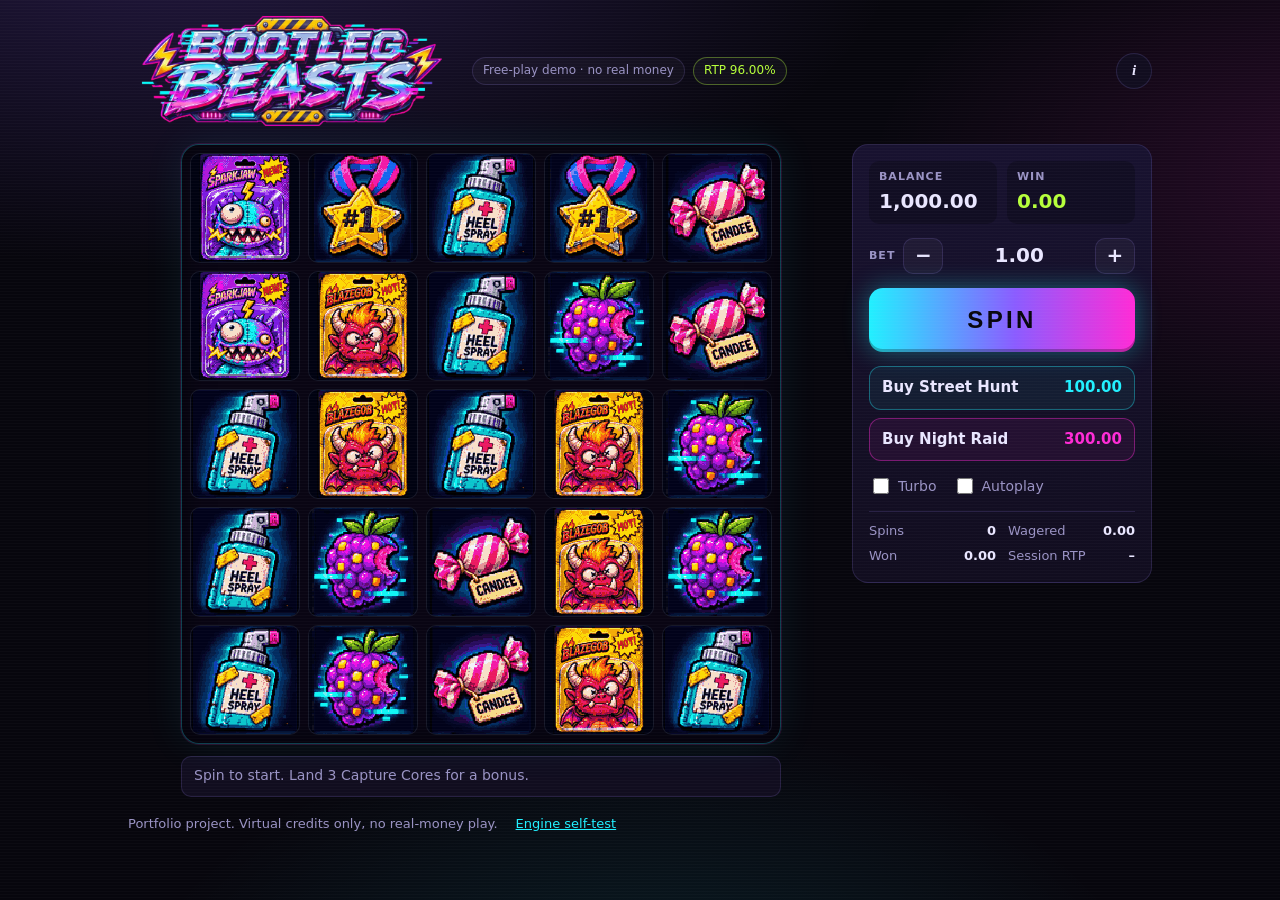
==== web/index.html @ f3561ae0 "New consistent 13-symbol pixel set and the Bootleg Beasts logo - Replace symbol sources with Gemini'" ====
<!doctype html>
<html lang="en">
<head>
  <meta charset="utf-8">
  <meta name="viewport" content="width=device-width, initial-scale=1">
  <title>Bootleg Beasts: free-play slot demo</title>
  <meta name="description" content="A free-play 5x5 cross-wild slot demo with a math model verified to 96% RTP by exact calculation and 10 billion simulated spins.">
  <link rel="icon" href="data:image/svg+xml,%3Csvg xmlns='http://www.w3.org/2000/svg' viewBox='0 0 64 64'%3E%3Cpolygon points='32,4 56,18 56,46 32,60 8,46 8,18' fill='%231b1404' stroke='%23ffc531' stroke-width='4'/%3E%3Ccircle cx='32' cy='32' r='10' fill='%23ffc531'/%3E%3C/svg%3E">
  <link rel="stylesheet" href="style.css">
</head>
<body data-repo="">
  <svg width="0" height="0" style="position:absolute" aria-hidden="true">
    <defs>
      <!-- bootleg-toy packaging -->
      <pattern id="dots" width="5" height="5" patternUnits="userSpaceOnUse"><circle cx="2.5" cy="2.5" r="1" fill="#000"/></pattern>
      <radialGradient id="gBubble" cx=".32" cy=".25" r=".9"><stop offset="0" stop-color="#fff" stop-opacity=".38"/><stop offset=".6" stop-color="#fff" stop-opacity=".06"/><stop offset="1" stop-color="#fff" stop-opacity=".16"/></radialGradient>
      <!-- creatures -->
      <linearGradient id="gSpark" x1="0" y1="0" x2="0" y2="1"><stop offset="0" stop-color="#8ff6ff"/><stop offset="1" stop-color="#1b7fd0"/></linearGradient>
      <linearGradient id="gBlaze" x1="0" y1="0" x2="0" y2="1"><stop offset="0" stop-color="#ff6a4d"/><stop offset="1" stop-color="#9c1248"/></linearGradient>
      <linearGradient id="gFlame" x1="0" y1="1" x2="0" y2="0"><stop offset="0" stop-color="#ff3d00"/><stop offset=".6" stop-color="#ffb300"/><stop offset="1" stop-color="#fff59d"/></linearGradient>
      <linearGradient id="gTide" x1="0" y1="0" x2="0" y2="1"><stop offset="0" stop-color="#6ff8e2"/><stop offset="1" stop-color="#1a5fd6"/></linearGradient>
      <linearGradient id="gThorn" x1="0" y1="0" x2="0" y2="1"><stop offset="0" stop-color="#c3f75e"/><stop offset="1" stop-color="#1f8a4c"/></linearGradient>
      <!-- items -->
      <linearGradient id="gDisc" x1="0" y1="0" x2="1" y2="1"><stop offset="0" stop-color="#e6ecff"/><stop offset=".35" stop-color="#b8f5ff"/><stop offset=".6" stop-color="#f7c6ff"/><stop offset="1" stop-color="#9aa0b8"/></linearGradient>
      <linearGradient id="gGold" x1="0" y1="0" x2="0" y2="1"><stop offset="0" stop-color="#ffe27a"/><stop offset="1" stop-color="#d99a1c"/></linearGradient>
      <mask id="mBite" maskUnits="userSpaceOnUse" x="0" y="0" width="100" height="100"><rect width="100" height="100" fill="#fff"/><circle cx="82" cy="54" r="9" fill="#000"/><circle cx="80" cy="67" r="8" fill="#000"/></mask>
      <radialGradient id="gCore"><stop offset="0" stop-color="#fffbe0"/><stop offset=".55" stop-color="#ffc531"/><stop offset="1" stop-color="#b86e00"/></radialGradient>
    </defs>
  </svg>

  <div class="app">
    <header class="top">
      <h1 class="logo-img"><img src="assets/logo.webp" alt="Bootleg Beasts" width="900" height="300"></h1>
      <div class="badges">
        <span class="badge">Free-play demo · no real money</span>
        <span class="badge badge-rtp">RTP 96.00%</span>
      </div>
      <button id="infoBtn" class="icon-btn" aria-label="Rules, paytable and math">i</button>
    </header>

    <main class="stage">
      <div class="hud" id="hud" hidden>
        <div class="hud-item hud-name"><span class="hud-label">Bonus</span><span id="hudName"></span></div>
        <div class="hud-item"><span class="hud-label">Spins left</span><span id="hudSpins"></span></div>
        <div class="hud-item"><span class="hud-label">Multiplier</span><span id="hudMult">×1</span></div>
        <div class="hud-item"><span class="hud-label">Bonus win</span><span id="hudTotal">0.00</span></div>
      </div>
      <div class="grid-wrap">
        <div class="grid" id="grid" aria-label="Reels, 5 by 5"></div>
        <div class="banner" id="banner" hidden><div class="banner-title" id="bannerTitle"></div><div class="banner-sub" id="bannerSub"></div></div>
      </div>
      <p class="ticker" id="ticker" aria-live="polite">Spin to start. Land 3 Capture Cores for a bonus.</p>
    </main>

    <section class="controls" aria-label="Controls">
      <div class="meters">
        <div class="meter"><span class="label">Balance</span><span class="value" id="balance">1,000.00</span></div>
        <div class="meter"><span class="label">Win</span><span class="value value-win" id="win">0.00</span></div>
      </div>
      <div class="bet">
        <span class="label">Bet</span>
        <button id="betDown" class="step" aria-label="Lower bet">−</button>
        <span class="value" id="bet">1.00</span>
        <button id="betUp" class="step" aria-label="Raise bet">+</button>
      </div>
      <button id="spinBtn" class="spin" aria-label="Spin (space bar)">SPIN</button>
      <div class="buys">
        <button id="buy0" class="buy"><span>Buy Street Hunt</span><b id="buyCost0"></b></button>
        <button id="buy1" class="buy buy-raid"><span>Buy Night Raid</span><b id="buyCost1"></b></button>
      </div>
      <div class="toggles">
        <label class="toggle"><input type="checkbox" id="turbo"> Turbo</label>
        <label class="toggle"><input type="checkbox" id="auto"> Autoplay</label>
      </div>
      <button id="refill" class="refill" hidden>Out of credits: refill 1,000</button>
      <dl class="session">
        <div><dt>Spins</dt><dd id="sSpins">0</dd></div>
        <div><dt>Wagered</dt><dd id="sBet">0.00</dd></div>
        <div><dt>Won</dt><dd id="sWon">0.00</dd></div>
        <div><dt>Session RTP</dt><dd id="sRtp">–</dd></div>
      </dl>
    </section>

    <footer class="foot">
      <span>Portfolio project. Virtual credits only, no real-money play.</span>
      <a id="repoLink" href="#" hidden>Source code &amp; math model on GitHub</a>
      <a href="selftest.html">Engine self-test</a>
    </footer>
  </div>

  <dialog id="info" aria-label="Rules, paytable and math">
    <form method="dialog"><button class="close" aria-label="Close">×</button></form>
    <div id="infoBody"></div>
  </dialog>

  <script type="module" src="app.js"></script>
</body>
</html>
---- web/style.css ----
:root {
  --bg: #07060d;
  --panel: #110d1f;
  --panel-2: #181230;
  --line: rgba(160, 140, 255, 0.16);
  --text: #e9e6ff;
  --muted: #9a93c4;
  --cyan: #21f0ff;
  --magenta: #ff2bd6;
  --lime: #b6ff3b;
  --gold: #ffc531;
  --cell: #130e25;
  --radius: 12px;
  --gap: clamp(4px, 0.9vw, 8px);
  --t: 1; /* animation speed factor, 0.35 in turbo */
}

* { box-sizing: border-box; }
html, body { margin: 0; }
body {
  min-height: 100vh;
  background:
    radial-gradient(1200px 600px at 15% -10%, rgba(139, 92, 255, 0.22), transparent 60%),
    radial-gradient(900px 500px at 110% 20%, rgba(255, 43, 214, 0.14), transparent 60%),
    radial-gradient(900px 600px at 50% 120%, rgba(33, 240, 255, 0.12), transparent 60%),
    var(--bg);
  color: var(--text);
  font: 15px/1.45 "Segoe UI", system-ui, -apple-system, Roboto, sans-serif;
}
body::after { /* scanlines */
  content: ""; position: fixed; inset: 0; pointer-events: none; z-index: 50;
  background: repeating-linear-gradient(to bottom, rgba(255,255,255,0.025) 0 1px, transparent 1px 3px);
}
button { font: inherit; color: inherit; cursor: pointer; }
button:disabled { cursor: not-allowed; opacity: 0.45; }
a { color: var(--cyan); }

.app {
  max-width: 1080px; margin: 0 auto; padding: 16px clamp(10px, 3vw, 28px) 28px;
  display: grid; gap: 18px;
  grid-template-columns: minmax(0, 1fr) 300px;
  grid-template-areas: "top top" "stage controls" "foot foot";
}
@media (max-width: 860px) {
  .app { grid-template-columns: 1fr; grid-template-areas: "top" "stage" "controls" "foot"; }
}

/* ---- Header -------------------------------------------------------------- */
.top { grid-area: top; display: flex; align-items: center; gap: 14px; flex-wrap: wrap; }
.logo {
  position: relative; margin: 0; font-size: clamp(26px, 4.6vw, 42px); font-weight: 900;
  letter-spacing: 0.08em; font-family: "Arial Black", Impact, "Segoe UI", sans-serif;
  color: #fff; text-shadow: 0 0 18px rgba(33, 240, 255, 0.45);
}
.logo::before, .logo::after {
  content: attr(data-text); position: absolute; inset: 0; overflow: hidden;
}
.logo::before { color: var(--magenta); transform: translate(-2px, 0); clip-path: inset(0 0 55% 0); opacity: .85; animation: glitchA 3.2s infinite steps(1); }
.logo::after { color: var(--cyan); transform: translate(2px, 0); clip-path: inset(55% 0 0 0); opacity: .85; animation: glitchB 2.7s infinite steps(1); }
@keyframes glitchA { 0%, 92% { transform: translate(-2px, 0); } 94% { transform: translate(-6px, -1px); } 97% { transform: translate(3px, 1px); } }
@keyframes glitchB { 0%, 90% { transform: translate(2px, 0); } 93% { transform: translate(7px, 1px); } 96% { transform: translate(-3px, 0); } }
.logo-img { margin: 0; line-height: 0; }
.logo-img img { height: clamp(64px, 11vw, 110px); width: auto; animation: logoGlitch 4s infinite steps(1); }
@keyframes logoGlitch {
  0%, 93%, 100% { filter: none; transform: none; }
  94% { filter: drop-shadow(-4px 0 #ff2bd6) drop-shadow(4px 0 #21f0ff); transform: translateX(2px); }
  96% { filter: drop-shadow(3px 0 #ff2bd6) drop-shadow(-3px 0 #21f0ff); transform: translateX(-2px) skewX(-4deg); }
}
.badges { display: flex; gap: 8px; flex-wrap: wrap; }
.badge {
  font-size: 12px; padding: 4px 10px; border-radius: 99px; border: 1px solid var(--line);
  background: rgba(255,255,255,0.03); color: var(--muted);
}
.badge-rtp { color: var(--lime); border-color: rgba(182, 255, 59, 0.35); }
.icon-btn {
  margin-left: auto; width: 36px; height: 36px; border-radius: 50%; border: 1px solid var(--line);
  background: var(--panel); font-weight: 800; font-style: italic; font-family: Georgia, serif;
}
.icon-btn:hover { border-color: var(--cyan); }

/* ---- Stage --------------------------------------------------------------- */
.stage { grid-area: stage; display: grid; gap: 12px; justify-items: center; align-content: start; }
.hud {
  width: min(100%, 600px); display: grid; grid-template-columns: 1.4fr 1fr 1fr 1.2fr; gap: 8px;
}
.hud[hidden], .refill[hidden] { display: none; }
.hud-item {
  background: var(--panel); border: 1px solid var(--line); border-radius: 10px; padding: 6px 10px;
  display: grid; font-weight: 800; font-size: 18px; font-variant-numeric: tabular-nums;
}
.hud-label { font-size: 11px; font-weight: 600; color: var(--muted); text-transform: uppercase; letter-spacing: .08em; }
#hudMult { color: var(--magenta); }
#hudMult.bump { animation: bump .5s ease-out; }
@keyframes bump { 30% { transform: scale(1.45); color: #fff; } }
.hud-name span:last-child { font-size: 15px; }

.grid-wrap { position: relative; width: min(100%, 600px); }
.grid {
  display: grid; grid-template-columns: repeat(5, 1fr); gap: var(--gap);
  padding: var(--gap); border-radius: 18px; background: rgba(10, 7, 22, 0.85);
  border: 1px solid rgba(33, 240, 255, 0.25);
  box-shadow: 0 0 0 1px rgba(255, 43, 214, 0.12), 0 0 40px rgba(33, 240, 255, 0.08), inset 0 0 30px rgba(0,0,0,.6);
  transition: border-color .4s, box-shadow .4s;
}
body.in-bonus .grid { border-color: rgba(255, 43, 214, 0.55); box-shadow: 0 0 50px rgba(255, 43, 214, 0.18), inset 0 0 30px rgba(0,0,0,.6); }
body.tier-legendary .grid { border-color: rgba(255, 197, 49, 0.7); box-shadow: 0 0 60px rgba(255, 197, 49, 0.2), inset 0 0 30px rgba(0,0,0,.6); }

.cell {
  position: relative; aspect-ratio: 1; border-radius: 10px; background: var(--cell);
  border: 1px solid rgba(255, 255, 255, 0.05); display: grid; place-items: center; overflow: hidden;
  transition: opacity .25s;
}
.cell svg { width: 82%; height: 82%; display: block; filter: drop-shadow(0 2px 6px rgba(0,0,0,.6)); }
.cell[data-sym^="H"] svg { width: 96%; height: 96%; }
.cell[data-sym^="L"] svg { width: 88%; height: 88%; }
.cell[data-sym^="H"] { background: radial-gradient(circle at 50% 40%, #241a44, #140e28 70%); }
.cell[data-sym="S"] { background: radial-gradient(circle at 50% 45%, #3a2a06, #160f04 72%); }
.cell[data-sym="W"] { background: radial-gradient(circle at 50% 50%, #2d0a33, #140820 75%); }
.cell[data-sym="X"] { background: #0e0e13; }

.cell img.px { width: 100%; height: 100%; display: block; image-rendering: pixelated; user-select: none; }
.cell:has(img.px) { background: #0b0d1e; }
.cell.spinning svg, .cell.spinning img.px { filter: blur(2px) brightness(.8); transform: translateY(6%); }
.cell.land { animation: land calc(.22s * var(--t)) ease-out; }
@keyframes land { 0% { transform: translateY(-14%); } 70% { transform: translateY(3%); } 100% { transform: none; } }

/* Override drop + wild cross */
.cell.ow-drop { animation: owDrop calc(.45s * var(--t)) cubic-bezier(.2, 1.6, .4, 1); z-index: 2; box-shadow: 0 0 0 2px var(--cyan), 0 0 24px var(--cyan); }
@keyframes owDrop { 0% { transform: scale(2.2); opacity: 0; } 100% { transform: scale(1); opacity: 1; } }
.cell.wildcell::after, .cell.sticky::after {
  content: "WILD"; position: absolute; inset: 0; display: grid; place-items: center;
  font: 900 clamp(10px, 1.9vw, 15px)/1 "Arial Black", Impact, sans-serif; letter-spacing: .08em; color: #fff;
  text-shadow: -1.5px 0 var(--magenta), 1.5px 0 var(--cyan);
}
.cell.wildcell::after {
  background: linear-gradient(135deg, rgba(33,240,255,.62), rgba(139,92,255,.55));
  animation: wildIn calc(.32s * var(--t)) var(--d, 0ms) both;
}
@keyframes wildIn { 0% { opacity: 0; clip-path: inset(0 0 100% 0); } 60% { opacity: 1; clip-path: inset(0 0 20% 0); transform: translateX(3px); } 100% { opacity: 1; clip-path: inset(0); } }
.cell.sticky { box-shadow: inset 0 0 0 2px var(--magenta); }
.cell.sticky::after { background: linear-gradient(135deg, rgba(255,43,214,.7), rgba(139,92,255,.65)); content: "LOCKED\AWILD"; white-space: pre; text-align: center; line-height: 1.1; font-size: clamp(8px, 1.4vw, 12px); }
.cell.sticky.ow-origin::after { background: rgba(4, 19, 26, .35); content: ""; }

/* Wins and scatters */
.grid.has-win .cell:not(.win) { opacity: .32; }
.cell.win { box-shadow: 0 0 0 2px var(--lime), 0 0 18px rgba(182, 255, 59, .55); animation: pulse calc(.7s * var(--t)) ease-in-out 2; z-index: 1; }
@keyframes pulse { 50% { transform: scale(1.06); } }
.cell.core-hit { box-shadow: 0 0 0 2px var(--gold), 0 0 22px rgba(255, 197, 49, .7); animation: pulse calc(.6s * var(--t)) ease-in-out 3; z-index: 1; }

.banner {
  position: absolute; inset: 0; display: grid; place-content: center; text-align: center; gap: 6px;
  border-radius: 18px; background: rgba(7, 6, 13, 0.72); backdrop-filter: blur(4px); z-index: 5;
  animation: fadeIn calc(.25s * var(--t)) ease-out;
}
.banner[hidden] { display: none; }
.banner-title {
  font: 900 clamp(26px, 6vw, 52px)/1.05 "Arial Black", Impact, sans-serif; letter-spacing: .05em;
  color: #fff; text-shadow: -3px 0 var(--magenta), 3px 0 var(--cyan), 0 0 30px rgba(33, 240, 255, .6);
  padding: 0 12px;
}
.banner-sub { font-size: clamp(15px, 2.4vw, 20px); color: var(--text); font-weight: 600; font-variant-numeric: tabular-nums; padding: 0 16px; }
.banner.gold .banner-title { text-shadow: -3px 0 #ff7a1a, 3px 0 var(--gold), 0 0 34px rgba(255, 197, 49, .7); }
@keyframes fadeIn { from { opacity: 0; transform: scale(.96); } }

.ticker {
  width: min(100%, 600px); min-height: 2.9em; margin: 0; padding: 8px 12px; border-radius: 10px;
  background: var(--panel); border: 1px solid var(--line); color: var(--muted); font-size: 14px;
}
.ticker b { color: var(--text); }
.ticker .amt { color: var(--lime); font-weight: 700; }

/* ---- Controls ------------------------------------------------------------ */
.controls {
  grid-area: controls; align-self: start; display: grid; gap: 14px; padding: 16px;
  background: linear-gradient(180deg, var(--panel-2), var(--panel)); border: 1px solid var(--line);
  border-radius: 16px;
}
.label { font-size: 11px; color: var(--muted); text-transform: uppercase; letter-spacing: .09em; font-weight: 600; }
.meters { display: grid; grid-template-columns: 1fr 1fr; gap: 10px; }
.meter { display: grid; gap: 2px; background: rgba(0,0,0,.25); border-radius: 10px; padding: 8px 10px; }
.value { font-size: 20px; font-weight: 800; font-variant-numeric: tabular-nums; }
.value-win { color: var(--lime); }
.bet { display: grid; grid-template-columns: auto 40px 1fr 40px; align-items: center; gap: 8px; }
.bet .value { text-align: center; }
.step { height: 36px; border-radius: 10px; border: 1px solid var(--line); background: rgba(255,255,255,.04); font-size: 20px; font-weight: 700; }
.step:hover:not(:disabled) { border-color: var(--cyan); }
.spin {
  height: 64px; border-radius: 14px; border: 0; font: 900 24px/1 "Arial Black", Impact, sans-serif; letter-spacing: .14em;
  color: #07060d; background: linear-gradient(90deg, var(--cyan), #8b5cff 55%, var(--magenta));
  box-shadow: 0 0 24px rgba(33, 240, 255, .35), inset 0 -3px 0 rgba(0,0,0,.25);
  transition: transform .08s, filter .2s;
}
.spin:hover:not(:disabled) { filter: brightness(1.12); }
.spin:active:not(:disabled) { transform: translateY(2px); }
.buys { display: grid; gap: 8px; }
.buy {
  display: flex; justify-content: space-between; align-items: center; gap: 8px; padding: 10px 12px;
  border-radius: 12px; border: 1px solid rgba(33, 240, 255, .35); background: rgba(33, 240, 255, .06); font-weight: 600;
}
.buy b { font-variant-numeric: tabular-nums; color: var(--cyan); }
.buy-raid { border-color: rgba(255, 43, 214, .4); background: rgba(255, 43, 214, .07); }
.buy-raid b { color: var(--magenta); }
.buy:hover:not(:disabled) { filter: brightness(1.25); }
.toggles { display: flex; gap: 16px; color: var(--muted); font-size: 14px; }
.toggle { display: flex; gap: 6px; align-items: center; cursor: pointer; }
.toggle input { accent-color: var(--magenta); width: 16px; height: 16px; }
.refill { padding: 10px; border-radius: 12px; border: 1px dashed var(--gold); background: rgba(255,197,49,.08); color: var(--gold); font-weight: 700; }
.session { margin: 0; display: grid; grid-template-columns: 1fr 1fr; gap: 6px 12px; font-size: 13px; padding-top: 10px; border-top: 1px solid var(--line); }
.session div { display: flex; justify-content: space-between; }
.session dt { color: var(--muted); }
.session dd { margin: 0; font-variant-numeric: tabular-nums; font-weight: 600; }

.foot { grid-area: foot; display: flex; gap: 18px; flex-wrap: wrap; color: var(--muted); font-size: 13px; }

/* ---- Info dialog --------------------------------------------------------- */
dialog {
  width: min(760px, calc(100vw - 24px)); max-height: calc(100vh - 40px); padding: 22px 26px;
  background: #0f0b1c; color: var(--text); border: 1px solid rgba(33, 240, 255, .3); border-radius: 16px;
}
dialog::backdrop { background: rgba(3, 2, 8, .75); backdrop-filter: blur(3px); }
dialog .close { position: sticky; top: 0; float: right; width: 34px; height: 34px; border-radius: 50%; border: 1px solid var(--line); background: var(--panel); font-size: 20px; }
dialog h2 { margin: 0 0 6px; font-size: 22px; }
dialog h3 { margin: 22px 0 8px; font-size: 15px; color: var(--cyan); text-transform: uppercase; letter-spacing: .08em; }
dialog p, dialog li { color: #cfcaf0; }
dialog table { width: 100%; border-collapse: collapse; font-variant-numeric: tabular-nums; font-size: 14px; }
dialog th, dialog td { padding: 6px 8px; border-bottom: 1px solid var(--line); text-align: right; }
dialog th:first-child, dialog td:first-child { text-align: left; }
.pt-sym { display: flex; align-items: center; gap: 10px; }
.pt-sym svg, .pt-sym img.px { width: 40px; height: 40px; border-radius: 6px; image-rendering: pixelated; }
.stat-grid { display: grid; grid-template-columns: repeat(auto-fit, minmax(160px, 1fr)); gap: 8px; }
.stat { background: var(--panel); border: 1px solid var(--line); border-radius: 10px; padding: 8px 10px; }
.stat b { display: block; font-size: 18px; }
.stat span { font-size: 12px; color: var(--muted); }

@media (prefers-reduced-motion: reduce) {
  *, *::before, *::after { animation-duration: 1ms !important; animation-iteration-count: 1 !important; }
}
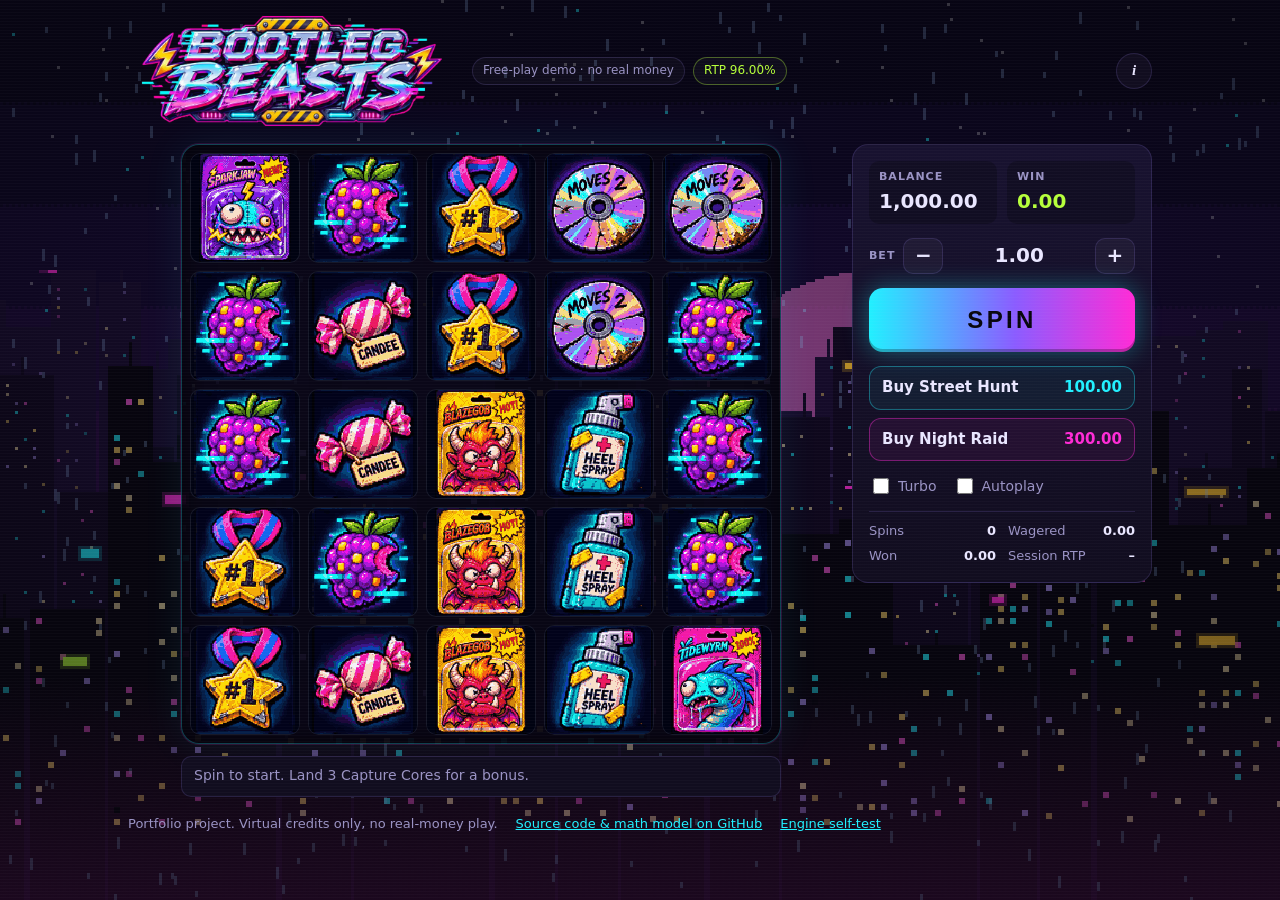
==== commit 00a78d93: "Animated reels, effects, city background and live links - Reels scroll as real strips with overshoot" ====
--- a/web/index.html
+++ b/web/index.html
@@ -8,7 +8,8 @@
   <link rel="icon" href="data:image/svg+xml,%3Csvg xmlns='http://www.w3.org/2000/svg' viewBox='0 0 64 64'%3E%3Cpolygon points='32,4 56,18 56,46 32,60 8,46 8,18' fill='%231b1404' stroke='%23ffc531' stroke-width='4'/%3E%3Ccircle cx='32' cy='32' r='10' fill='%23ffc531'/%3E%3C/svg%3E">
   <link rel="stylesheet" href="style.css">
 </head>
-<body data-repo="">
+<body data-repo="https://github.com/infernokik/bootleg-beasts">
+  <canvas id="bg" aria-hidden="true"></canvas>
   <svg width="0" height="0" style="position:absolute" aria-hidden="true">
     <defs>
       <!-- bootleg-toy packaging -->
@@ -47,6 +48,7 @@
       </div>
       <div class="grid-wrap">
         <div class="grid" id="grid" aria-label="Reels, 5 by 5"></div>
+        <div class="ovl" id="ovl" aria-hidden="true"></div>
         <div class="banner" id="banner" hidden><div class="banner-title" id="bannerTitle"></div><div class="banner-sub" id="bannerSub"></div></div>
       </div>
       <p class="ticker" id="ticker" aria-live="polite">Spin to start. Land 3 Capture Cores for a bonus.</p>
--- a/web/style.css
+++ b/web/style.css
@@ -47,18 +47,6 @@
 
 /* ---- Header -------------------------------------------------------------- */
 .top { grid-area: top; display: flex; align-items: center; gap: 14px; flex-wrap: wrap; }
-.logo {
-  position: relative; margin: 0; font-size: clamp(26px, 4.6vw, 42px); font-weight: 900;
-  letter-spacing: 0.08em; font-family: "Arial Black", Impact, "Segoe UI", sans-serif;
-  color: #fff; text-shadow: 0 0 18px rgba(33, 240, 255, 0.45);
-}
-.logo::before, .logo::after {
-  content: attr(data-text); position: absolute; inset: 0; overflow: hidden;
-}
-.logo::before { color: var(--magenta); transform: translate(-2px, 0); clip-path: inset(0 0 55% 0); opacity: .85; animation: glitchA 3.2s infinite steps(1); }
-.logo::after { color: var(--cyan); transform: translate(2px, 0); clip-path: inset(55% 0 0 0); opacity: .85; animation: glitchB 2.7s infinite steps(1); }
-@keyframes glitchA { 0%, 92% { transform: translate(-2px, 0); } 94% { transform: translate(-6px, -1px); } 97% { transform: translate(3px, 1px); } }
-@keyframes glitchB { 0%, 90% { transform: translate(2px, 0); } 93% { transform: translate(7px, 1px); } 96% { transform: translate(-3px, 0); } }
 .logo-img { margin: 0; line-height: 0; }
 .logo-img img { height: clamp(64px, 11vw, 110px); width: auto; animation: logoGlitch 4s infinite steps(1); }
 @keyframes logoGlitch {
@@ -96,8 +84,8 @@
 
 .grid-wrap { position: relative; width: min(100%, 600px); }
 .grid {
-  display: grid; grid-template-columns: repeat(5, 1fr); gap: var(--gap);
-  padding: var(--gap); border-radius: 18px; background: rgba(10, 7, 22, 0.85);
+  position: relative; display: grid; grid-template-columns: repeat(5, 1fr); gap: var(--gap);
+  padding: var(--gap); border-radius: 18px; background: rgba(10, 7, 22, 0.88);
   border: 1px solid rgba(33, 240, 255, 0.25);
   box-shadow: 0 0 0 1px rgba(255, 43, 214, 0.12), 0 0 40px rgba(33, 240, 255, 0.08), inset 0 0 30px rgba(0,0,0,.6);
   transition: border-color .4s, box-shadow .4s;
@@ -105,47 +93,81 @@
 body.in-bonus .grid { border-color: rgba(255, 43, 214, 0.55); box-shadow: 0 0 50px rgba(255, 43, 214, 0.18), inset 0 0 30px rgba(0,0,0,.6); }
 body.tier-legendary .grid { border-color: rgba(255, 197, 49, 0.7); box-shadow: 0 0 60px rgba(255, 197, 49, 0.2), inset 0 0 30px rgba(0,0,0,.6); }
 
+/* Reels: each column is a window onto a strip of cells that scrolls during a spin */
+.reel { position: relative; overflow: hidden; border-radius: 10px; }
+.reel::before { content: ""; display: block; padding-top: calc(500% + 4 * var(--gap)); }
+.strip { position: absolute; inset: 0 0 auto 0; display: flex; flex-direction: column; gap: var(--gap); will-change: transform; }
+.reel.spinning .strip img.px { filter: blur(1.6px) brightness(.85); }
+.reel.tease { box-shadow: inset 0 0 0 2px var(--gold), inset 0 0 26px rgba(255, 197, 49, .55); animation: tease .35s ease-in-out infinite alternate; }
+@keyframes tease { to { box-shadow: inset 0 0 0 3px #fff1a8, inset 0 0 40px rgba(255, 197, 49, .85); } }
+
 .cell {
-  position: relative; aspect-ratio: 1; border-radius: 10px; background: var(--cell);
+  position: relative; aspect-ratio: 1; border-radius: 10px; background: var(--cell); flex: none;
   border: 1px solid rgba(255, 255, 255, 0.05); display: grid; place-items: center; overflow: hidden;
-  transition: opacity .25s;
+  transition: opacity .25s, filter .25s;
 }
 .cell svg { width: 82%; height: 82%; display: block; filter: drop-shadow(0 2px 6px rgba(0,0,0,.6)); }
 .cell[data-sym^="H"] svg { width: 96%; height: 96%; }
 .cell[data-sym^="L"] svg { width: 88%; height: 88%; }
-.cell[data-sym^="H"] { background: radial-gradient(circle at 50% 40%, #241a44, #140e28 70%); }
-.cell[data-sym="S"] { background: radial-gradient(circle at 50% 45%, #3a2a06, #160f04 72%); }
-.cell[data-sym="W"] { background: radial-gradient(circle at 50% 50%, #2d0a33, #140820 75%); }
-.cell[data-sym="X"] { background: #0e0e13; }
-
-.cell img.px { width: 100%; height: 100%; display: block; image-rendering: pixelated; user-select: none; }
+.cell img.px, .ocell img.px { width: 100%; height: 100%; display: block; image-rendering: pixelated; user-select: none; }
 .cell:has(img.px) { background: #0b0d1e; }
-.cell.spinning svg, .cell.spinning img.px { filter: blur(2px) brightness(.8); transform: translateY(6%); }
-.cell.land { animation: land calc(.22s * var(--t)) ease-out; }
-@keyframes land { 0% { transform: translateY(-14%); } 70% { transform: translateY(3%); } 100% { transform: none; } }
-
-/* Override drop + wild cross */
-.cell.ow-drop { animation: owDrop calc(.45s * var(--t)) cubic-bezier(.2, 1.6, .4, 1); z-index: 2; box-shadow: 0 0 0 2px var(--cyan), 0 0 24px var(--cyan); }
-@keyframes owDrop { 0% { transform: scale(2.2); opacity: 0; } 100% { transform: scale(1); opacity: 1; } }
-.cell.wildcell::after, .cell.sticky::after {
-  content: "WILD"; position: absolute; inset: 0; display: grid; place-items: center;
+.cell.land { animation: land calc(.28s * var(--t)) ease-out; }
+@keyframes land { 0% { filter: brightness(1.8); } 100% { filter: none; } }
+
+/* Overlay: wild crosses, locked wilds, Override Wilds and win frames sit above the reels */
+.ovl {
+  position: absolute; inset: 1px; padding: var(--gap); display: grid; pointer-events: none; z-index: 2;
+  grid-template-columns: repeat(5, 1fr); grid-template-rows: repeat(5, 1fr); gap: var(--gap);
+}
+.ocell { position: relative; border-radius: 10px; overflow: hidden; }
+.ocell.ow-drop { overflow: visible; z-index: 3; animation: owDrop calc(.5s * var(--t)) cubic-bezier(.2, 1.7, .4, 1) both; }
+.ocell.ow-drop img.px { border-radius: 10px; box-shadow: 0 0 0 3px var(--cyan), 0 0 34px var(--cyan), 0 0 70px rgba(255, 43, 214, .6); }
+@keyframes owDrop { 0% { transform: scale(3) rotate(-12deg); opacity: 0; } 60% { opacity: 1; } 100% { transform: none; opacity: 1; } }
+.ocell.wildcell::after, .ocell.sticky::after {
+  content: "WILD"; position: absolute; inset: 0; display: grid; place-items: center; border-radius: 10px;
   font: 900 clamp(10px, 1.9vw, 15px)/1 "Arial Black", Impact, sans-serif; letter-spacing: .08em; color: #fff;
   text-shadow: -1.5px 0 var(--magenta), 1.5px 0 var(--cyan);
 }
-.cell.wildcell::after {
-  background: linear-gradient(135deg, rgba(33,240,255,.62), rgba(139,92,255,.55));
-  animation: wildIn calc(.32s * var(--t)) var(--d, 0ms) both;
-}
-@keyframes wildIn { 0% { opacity: 0; clip-path: inset(0 0 100% 0); } 60% { opacity: 1; clip-path: inset(0 0 20% 0); transform: translateX(3px); } 100% { opacity: 1; clip-path: inset(0); } }
-.cell.sticky { box-shadow: inset 0 0 0 2px var(--magenta); }
-.cell.sticky::after { background: linear-gradient(135deg, rgba(255,43,214,.7), rgba(139,92,255,.65)); content: "LOCKED\AWILD"; white-space: pre; text-align: center; line-height: 1.1; font-size: clamp(8px, 1.4vw, 12px); }
-.cell.sticky.ow-origin::after { background: rgba(4, 19, 26, .35); content: ""; }
+.ocell.wildcell::after {
+  background: linear-gradient(135deg, rgba(33,240,255,.66), rgba(139,92,255,.6));
+  box-shadow: inset 0 0 0 2px rgba(255,255,255,.55);
+  animation: wildIn calc(.34s * var(--t)) var(--d, 0ms) both;
+}
+@keyframes wildIn {
+  0% { opacity: 0; clip-path: inset(0 0 100% 0); filter: brightness(3); }
+  55% { opacity: 1; clip-path: inset(0 0 25% 0); transform: translateX(4px); }
+  75% { transform: translateX(-3px); }
+  100% { opacity: 1; clip-path: inset(0); filter: none; transform: none; }
+}
+.ocell.sticky { box-shadow: inset 0 0 0 2px var(--magenta), 0 0 14px rgba(255, 43, 214, .55); background: #12061c; }
+.ocell.sticky::after { background: linear-gradient(135deg, rgba(255,43,214,.35), rgba(139,92,255,.3)); content: "LOCKED"; align-items: end; padding-bottom: 6%; font-size: clamp(7px, 1.2vw, 11px); }
+.ocell.sticky.ow-origin::after { content: ""; background: none; }
+.ocell.lock-in { animation: lockIn calc(.42s * var(--t)) cubic-bezier(.2, 1.6, .4, 1) var(--d, 0ms) both; }
+@keyframes lockIn { 0% { transform: scale(1.5); opacity: 0; filter: brightness(3); } 100% { transform: none; opacity: 1; filter: none; } }
 
 /* Wins and scatters */
-.grid.has-win .cell:not(.win) { opacity: .32; }
-.cell.win { box-shadow: 0 0 0 2px var(--lime), 0 0 18px rgba(182, 255, 59, .55); animation: pulse calc(.7s * var(--t)) ease-in-out 2; z-index: 1; }
-@keyframes pulse { 50% { transform: scale(1.06); } }
-.cell.core-hit { box-shadow: 0 0 0 2px var(--gold), 0 0 22px rgba(255, 197, 49, .7); animation: pulse calc(.6s * var(--t)) ease-in-out 3; z-index: 1; }
+.grid.has-win .reel .cell:not(.win) { opacity: .3; filter: saturate(.4); }
+.cell.win { filter: brightness(1.18); }
+.ocell.win { overflow: visible; box-shadow: 0 0 0 2px var(--lime), 0 0 20px rgba(182, 255, 59, .65); animation: winPulse calc(.7s * var(--t)) ease-in-out 2; }
+@keyframes winPulse { 50% { box-shadow: 0 0 0 3px #eaffb8, 0 0 34px rgba(182, 255, 59, .9); transform: scale(1.04); } }
+.ocell.core-hit { overflow: visible; box-shadow: 0 0 0 3px var(--gold), 0 0 30px rgba(255, 197, 49, .85); animation: winPulse calc(.55s * var(--t)) ease-in-out 3; }
+
+/* Beams: the Override Wild's cross firing along its row and column */
+.beam { position: absolute; pointer-events: none; z-index: 4; border-radius: 99px; mix-blend-mode: screen;
+  background: linear-gradient(var(--dir, 90deg), transparent, rgba(33,240,255,.9) 20%, #fff 50%, rgba(255,43,214,.9) 80%, transparent);
+  box-shadow: 0 0 18px var(--cyan), 0 0 40px rgba(255, 43, 214, .7); }
+.fx-canvas { position: absolute; inset: 0; width: 100%; height: 100%; pointer-events: none; z-index: 6; }
+
+/* Full-screen glitch hit on bonus triggers */
+body.glitch-hit .app { animation: glitchHit .6s steps(2) both; }
+@keyframes glitchHit {
+  0% { filter: none; transform: none; }
+  15% { filter: drop-shadow(-8px 0 #ff2bd6) drop-shadow(8px 0 #21f0ff) hue-rotate(40deg); transform: translateX(-6px) skewX(4deg); clip-path: inset(8% 0 30% 0); }
+  35% { filter: drop-shadow(6px 0 #ff2bd6) drop-shadow(-6px 0 #21f0ff) invert(.15); transform: translateX(5px); clip-path: inset(40% 0 5% 0); }
+  55% { filter: hue-rotate(-60deg) saturate(2); transform: translateY(3px) skewX(-3deg); clip-path: none; }
+  80% { filter: drop-shadow(-3px 0 #ff2bd6) drop-shadow(3px 0 #21f0ff); transform: none; }
+  100% { filter: none; transform: none; }
+}
 
 .banner {
   position: absolute; inset: 0; display: grid; place-content: center; text-align: center; gap: 6px;
@@ -235,3 +257,12 @@
 @media (prefers-reduced-motion: reduce) {
   *, *::before, *::after { animation-duration: 1ms !important; animation-iteration-count: 1 !important; }
 }
+
+/* ---- Animated city background ---------------------------------------------- */
+#bg { position: fixed; inset: 0; width: 100vw; height: 100vh; z-index: -2; image-rendering: pixelated; display: block; }
+body::before {
+  content: ""; position: fixed; inset: 0; z-index: -1; pointer-events: none;
+  background: radial-gradient(ellipse 75% 65% at 50% 40%, rgba(7, 6, 13, .18), rgba(7, 6, 13, .55) 85%);
+}
+.hud-item, .ticker { backdrop-filter: blur(3px); }
+.banner { z-index: 7; }
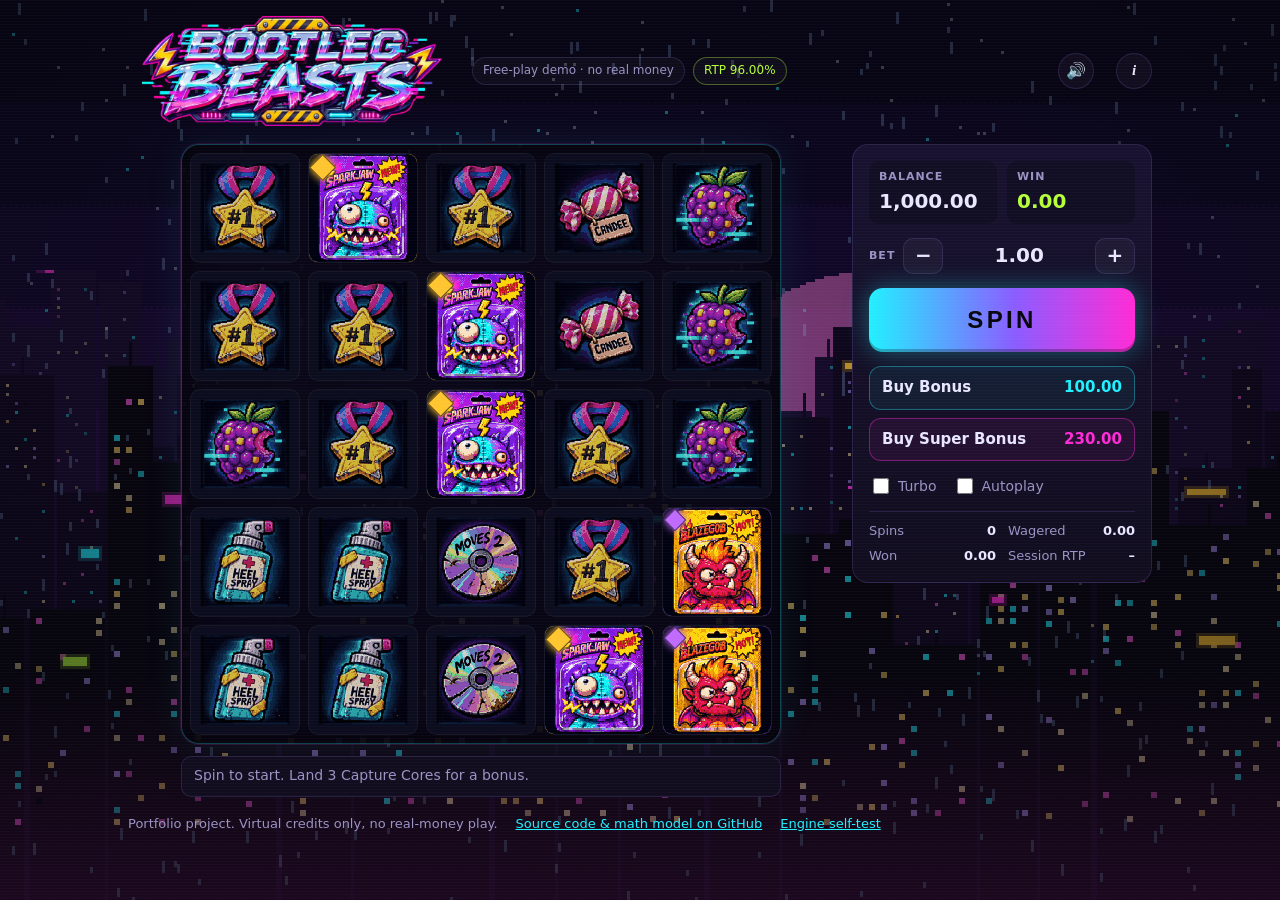
==== commit 5e02dff4: "Level-up bonus in the browser: captures, reveals, sound, charts and par sheet - JS engine port of th" ====
--- a/web/index.html
+++ b/web/index.html
@@ -6,7 +6,7 @@
   <title>Bootleg Beasts: free-play slot demo</title>
   <meta name="description" content="A free-play 5x5 cross-wild slot demo with a math model verified to 96% RTP by exact calculation and 10 billion simulated spins.">
   <link rel="icon" href="data:image/svg+xml,%3Csvg xmlns='http://www.w3.org/2000/svg' viewBox='0 0 64 64'%3E%3Cpolygon points='32,4 56,18 56,46 32,60 8,46 8,18' fill='%231b1404' stroke='%23ffc531' stroke-width='4'/%3E%3Ccircle cx='32' cy='32' r='10' fill='%23ffc531'/%3E%3C/svg%3E">
-  <link rel="stylesheet" href="style.css">
+  <link rel="stylesheet" href="style.css?v=6">
 </head>
 <body data-repo="https://github.com/infernokik/bootleg-beasts">
   <canvas id="bg" aria-hidden="true"></canvas>
@@ -36,19 +36,24 @@
         <span class="badge">Free-play demo · no real money</span>
         <span class="badge badge-rtp">RTP 96.00%</span>
       </div>
+      <button id="muteBtn" class="icon-btn mute-btn" aria-label="Mute sound">🔊</button>
       <button id="infoBtn" class="icon-btn" aria-label="Rules, paytable and math">i</button>
     </header>
 
     <main class="stage">
       <div class="hud" id="hud" hidden>
-        <div class="hud-item hud-name"><span class="hud-label">Bonus</span><span id="hudName"></span></div>
+        <div class="hud-item hud-name">
+          <span class="hud-label"><span id="hudLvlNum">LVL 1</span> · Reactors <span class="pips"><i class="pip"></i><i class="pip"></i><i class="pip"></i></span></span>
+          <span id="hudLevel">Street Hunt</span>
+        </div>
         <div class="hud-item"><span class="hud-label">Spins left</span><span id="hudSpins"></span></div>
-        <div class="hud-item"><span class="hud-label">Multiplier</span><span id="hudMult">×1</span></div>
+        <div class="hud-item"><span class="hud-label">Spin multiplier</span><span id="hudMult">×1</span></div>
         <div class="hud-item"><span class="hud-label">Bonus win</span><span id="hudTotal">0.00</span></div>
       </div>
       <div class="grid-wrap">
         <div class="grid" id="grid" aria-label="Reels, 5 by 5"></div>
         <div class="ovl" id="ovl" aria-hidden="true"></div>
+        <div class="win-tag" id="winTag" hidden></div>
         <div class="banner" id="banner" hidden><div class="banner-title" id="bannerTitle"></div><div class="banner-sub" id="bannerSub"></div></div>
       </div>
       <p class="ticker" id="ticker" aria-live="polite">Spin to start. Land 3 Capture Cores for a bonus.</p>
@@ -67,8 +72,8 @@
       </div>
       <button id="spinBtn" class="spin" aria-label="Spin (space bar)">SPIN</button>
       <div class="buys">
-        <button id="buy0" class="buy"><span>Buy Street Hunt</span><b id="buyCost0"></b></button>
-        <button id="buy1" class="buy buy-raid"><span>Buy Night Raid</span><b id="buyCost1"></b></button>
+        <button id="buy0" class="buy"><span id="buyName0">Buy Bonus</span><b id="buyCost0"></b></button>
+        <button id="buy1" class="buy buy-raid"><span id="buyName1">Buy Super Bonus</span><b id="buyCost1"></b></button>
       </div>
       <div class="toggles">
         <label class="toggle"><input type="checkbox" id="turbo"> Turbo</label>
@@ -95,6 +100,6 @@
     <div id="infoBody"></div>
   </dialog>
 
-  <script type="module" src="app.js"></script>
+  <script type="module" src="app.js?v=6"></script>
 </body>
 </html>
--- a/web/style.css
+++ b/web/style.css
@@ -266,3 +266,65 @@
 }
 .hud-item, .ticker { backdrop-filter: blur(3px); }
 .banner { z-index: 7; }
+
+/* ---- Symbol value at a glance: rarity frames ---------------------------------- */
+.cell[data-sym="H1"] { --gem: #ffc531; box-shadow: inset 0 0 0 3px #ffc531, inset 0 0 18px rgba(255,197,49,.6); }
+.cell[data-sym="H2"] { --gem: #c06bff; box-shadow: inset 0 0 0 3px #c06bff, inset 0 0 16px rgba(192,107,255,.55); }
+.cell[data-sym="H3"] { --gem: #3fa9ff; box-shadow: inset 0 0 0 2px #3fa9ff, inset 0 0 12px rgba(63,169,255,.45); }
+.cell[data-sym="H4"] { --gem: #3ddc84; box-shadow: inset 0 0 0 2px #3ddc84, inset 0 0 10px rgba(61,220,132,.4); }
+.cell[data-sym^="H"]::after {
+  content: ""; position: absolute; top: 4%; left: 4%; width: 13%; aspect-ratio: 1; transform: rotate(45deg);
+  background: var(--gem); box-shadow: 0 0 8px var(--gem); border: 1px solid rgba(0,0,0,.6);
+}
+.cell[data-sym="H1"]::after { width: 16%; animation: gemShine 2.4s ease-in-out infinite; }
+@keyframes gemShine { 50% { filter: brightness(1.8); box-shadow: 0 0 14px var(--gem); } }
+.cell[data-sym^="L"] { background: #090a14; }
+.cell[data-sym^="L"] img.px { transform: scale(.82); filter: saturate(.75) brightness(.85); }
+.cell[data-sym="W"], .cell[data-sym="S"], .cell[data-sym="R"] { animation: specialGlow 1.4s ease-in-out infinite alternate; }
+.cell[data-sym="S"] { --glow: rgba(255,197,49,.8); }
+.cell[data-sym="R"] { --glow: rgba(120,255,120,.8); }
+.cell[data-sym="W"] { --glow: rgba(255,43,214,.8); }
+@keyframes specialGlow { from { box-shadow: inset 0 0 0 1px rgba(255,255,255,.15); } to { box-shadow: inset 0 0 0 2px var(--glow), inset 0 0 22px var(--glow); } }
+.cell[data-sym="X"] img.px { filter: grayscale(.3) brightness(.85); }
+.pt-sym[data-sym="H1"] img { box-shadow: 0 0 0 2px #ffc531; }
+.pt-sym[data-sym="H2"] img { box-shadow: 0 0 0 2px #c06bff; }
+.pt-sym[data-sym="H3"] img { box-shadow: 0 0 0 2px #3fa9ff; }
+.pt-sym[data-sym="H4"] img { box-shadow: 0 0 0 2px #3ddc84; }
+.t-gold { color: #ffc531; } .t-purple { color: #c06bff; } .t-blue { color: #3fa9ff; } .t-green { color: #3ddc84; }
+
+/* ---- Feature visuals ---------------------------------------------------------------- */
+.cell.glitching img.px { animation: tvGlitch .09s steps(2) infinite; }
+@keyframes tvGlitch { 0% { transform: translate(-3px, 1px); filter: hue-rotate(90deg) saturate(3); } 100% { transform: translate(3px, -1px); filter: invert(.3) brightness(1.6); } }
+.ocell.captured { overflow: visible; z-index: 4; box-shadow: 0 0 0 3px #ffc531, 0 0 30px rgba(255,197,49,.9); animation: capture .5s cubic-bezier(.2,1.6,.4,1); }
+@keyframes capture { 0% { transform: scale(1.4); } 100% { transform: none; } }
+.ocell.reactor-hit { overflow: visible; box-shadow: 0 0 0 3px #78ff78, 0 0 28px rgba(120,255,120,.85); animation: winPulse calc(.45s * var(--t)) ease-in-out 2; }
+.cap-pop {
+  position: absolute; z-index: 9; pointer-events: none; transform: translate(-50%, -50%);
+  font: 900 clamp(18px, 3.4vw, 30px)/1 "Arial Black", Impact, sans-serif; color: #fff1a8;
+  text-shadow: -2px 0 #ff2bd6, 2px 0 #21f0ff, 0 0 18px #ffc531; animation: capPop 1.1s ease-out forwards;
+}
+@keyframes capPop { 0% { opacity: 0; transform: translate(-50%, -20%) scale(.4); } 20% { opacity: 1; transform: translate(-50%, -60%) scale(1.25); } 100% { opacity: 0; transform: translate(-50%, -160%) scale(1); } }
+.win-tag {
+  position: absolute; z-index: 8; transform: translate(-10%, -150%); pointer-events: none;
+  background: rgba(7, 6, 13, .88); border: 1px solid #b6ff3b; border-radius: 8px; padding: 4px 9px;
+  font: 800 13px/1.2 "Segoe UI", sans-serif; white-space: nowrap; box-shadow: 0 0 16px rgba(182,255,59,.5);
+  animation: fadeIn .2s ease-out;
+}
+.win-tag span { color: #b6ff3b; margin-left: 6px; }
+.win-tag[hidden] { display: none; }
+
+/* ---- Bonus HUD: level + Reactor meter ------------------------------------------------ */
+.hud { grid-template-columns: 1.7fr 1fr 1.1fr 1.2fr; }
+.pips { display: inline-flex; gap: 4px; margin-left: 4px; vertical-align: middle; }
+.pip { width: 10px; height: 10px; border-radius: 2px; transform: rotate(45deg); background: #1d2a1d; border: 1px solid #3d6a3d; display: inline-block; }
+.pip.on { background: #78ff78; border-color: #e6ffc8; box-shadow: 0 0 8px #78ff78; }
+.pip.bump { animation: bump .5s ease-out; }
+#hudLevel { color: var(--cyan); }
+body[data-level="1"] #hudLevel { color: #c06bff; }
+body[data-level="2"] #hudLevel { color: #ff8a3d; }
+body[data-level="3"] #hudLevel { color: #ffc531; text-shadow: 0 0 10px rgba(255,197,49,.7); }
+body[data-level="2"] .grid { border-color: rgba(255, 138, 61, .7); box-shadow: 0 0 55px rgba(255, 138, 61, .22), inset 0 0 30px rgba(0,0,0,.6); }
+body[data-level="3"] .grid { border-color: rgba(255, 197, 49, .85); box-shadow: 0 0 70px rgba(255, 197, 49, .3), inset 0 0 30px rgba(0,0,0,.6); }
+.mute-btn { font-style: normal; font-family: inherit; font-size: 16px; }
+.mute-btn + .icon-btn { margin-left: 8px; }
+.icon-btn.mute-btn { margin-left: auto; }
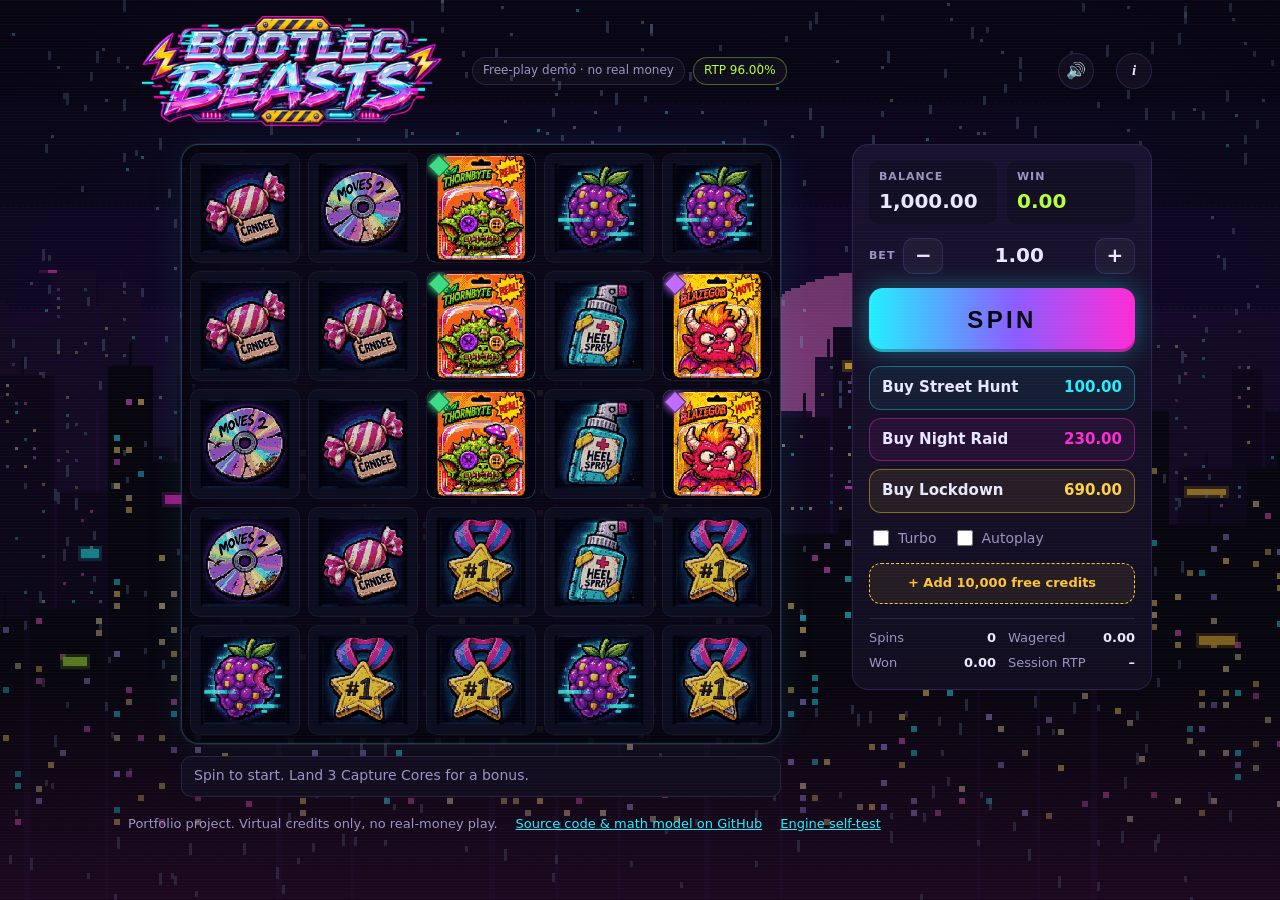
==== commit 2b689abd: "Three bonus buys named after their start level, and free credit top-ups - Buys are Street Hunt (100x" ====
--- a/web/index.html
+++ b/web/index.html
@@ -6,7 +6,7 @@
   <title>Bootleg Beasts: free-play slot demo</title>
   <meta name="description" content="A free-play 5x5 cross-wild slot demo with a math model verified to 96% RTP by exact calculation and 10 billion simulated spins.">
   <link rel="icon" href="data:image/svg+xml,%3Csvg xmlns='http://www.w3.org/2000/svg' viewBox='0 0 64 64'%3E%3Cpolygon points='32,4 56,18 56,46 32,60 8,46 8,18' fill='%231b1404' stroke='%23ffc531' stroke-width='4'/%3E%3Ccircle cx='32' cy='32' r='10' fill='%23ffc531'/%3E%3C/svg%3E">
-  <link rel="stylesheet" href="style.css?v=6">
+  <link rel="stylesheet" href="style.css?v=7">
 </head>
 <body data-repo="https://github.com/infernokik/bootleg-beasts">
   <canvas id="bg" aria-hidden="true"></canvas>
@@ -72,14 +72,15 @@
       </div>
       <button id="spinBtn" class="spin" aria-label="Spin (space bar)">SPIN</button>
       <div class="buys">
-        <button id="buy0" class="buy"><span id="buyName0">Buy Bonus</span><b id="buyCost0"></b></button>
-        <button id="buy1" class="buy buy-raid"><span id="buyName1">Buy Super Bonus</span><b id="buyCost1"></b></button>
+        <button id="buy0" class="buy"><span id="buyName0">Buy Street Hunt</span><b id="buyCost0"></b></button>
+        <button id="buy1" class="buy buy-raid"><span id="buyName1">Buy Night Raid</span><b id="buyCost1"></b></button>
+        <button id="buy2" class="buy buy-lock"><span id="buyName2">Buy Lockdown</span><b id="buyCost2"></b></button>
       </div>
       <div class="toggles">
         <label class="toggle"><input type="checkbox" id="turbo"> Turbo</label>
         <label class="toggle"><input type="checkbox" id="auto"> Autoplay</label>
       </div>
-      <button id="refill" class="refill" hidden>Out of credits: refill 1,000</button>
+      <button id="refill" class="refill">+ Add 10,000 free credits</button>
       <dl class="session">
         <div><dt>Spins</dt><dd id="sSpins">0</dd></div>
         <div><dt>Wagered</dt><dd id="sBet">0.00</dd></div>
@@ -100,6 +101,6 @@
     <div id="infoBody"></div>
   </dialog>
 
-  <script type="module" src="app.js?v=6"></script>
+  <script type="module" src="app.js?v=7"></script>
 </body>
 </html>
--- a/web/style.css
+++ b/web/style.css
@@ -222,6 +222,8 @@
 .buy b { font-variant-numeric: tabular-nums; color: var(--cyan); }
 .buy-raid { border-color: rgba(255, 43, 214, .4); background: rgba(255, 43, 214, .07); }
 .buy-raid b { color: var(--magenta); }
+.buy-lock { border-color: rgba(255, 200, 40, .45); background: rgba(255, 200, 40, .08); }
+.buy-lock b { color: #ffd23f; }
 .buy:hover:not(:disabled) { filter: brightness(1.25); }
 .toggles { display: flex; gap: 16px; color: var(--muted); font-size: 14px; }
 .toggle { display: flex; gap: 6px; align-items: center; cursor: pointer; }
@@ -328,3 +330,8 @@
 .mute-btn { font-style: normal; font-family: inherit; font-size: 16px; }
 .mute-btn + .icon-btn { margin-left: 8px; }
 .icon-btn.mute-btn { margin-left: auto; }
+.refill { cursor: pointer; font-size: 13px; }
+.refill:hover:not(:disabled) { filter: brightness(1.25); }
+.refill:disabled { opacity: .45; cursor: default; }
+.refill.urgent { animation: refillPulse 1s ease-in-out infinite alternate; }
+@keyframes refillPulse { to { background: rgba(255,197,49,.25); box-shadow: 0 0 14px rgba(255,197,49,.5); } }
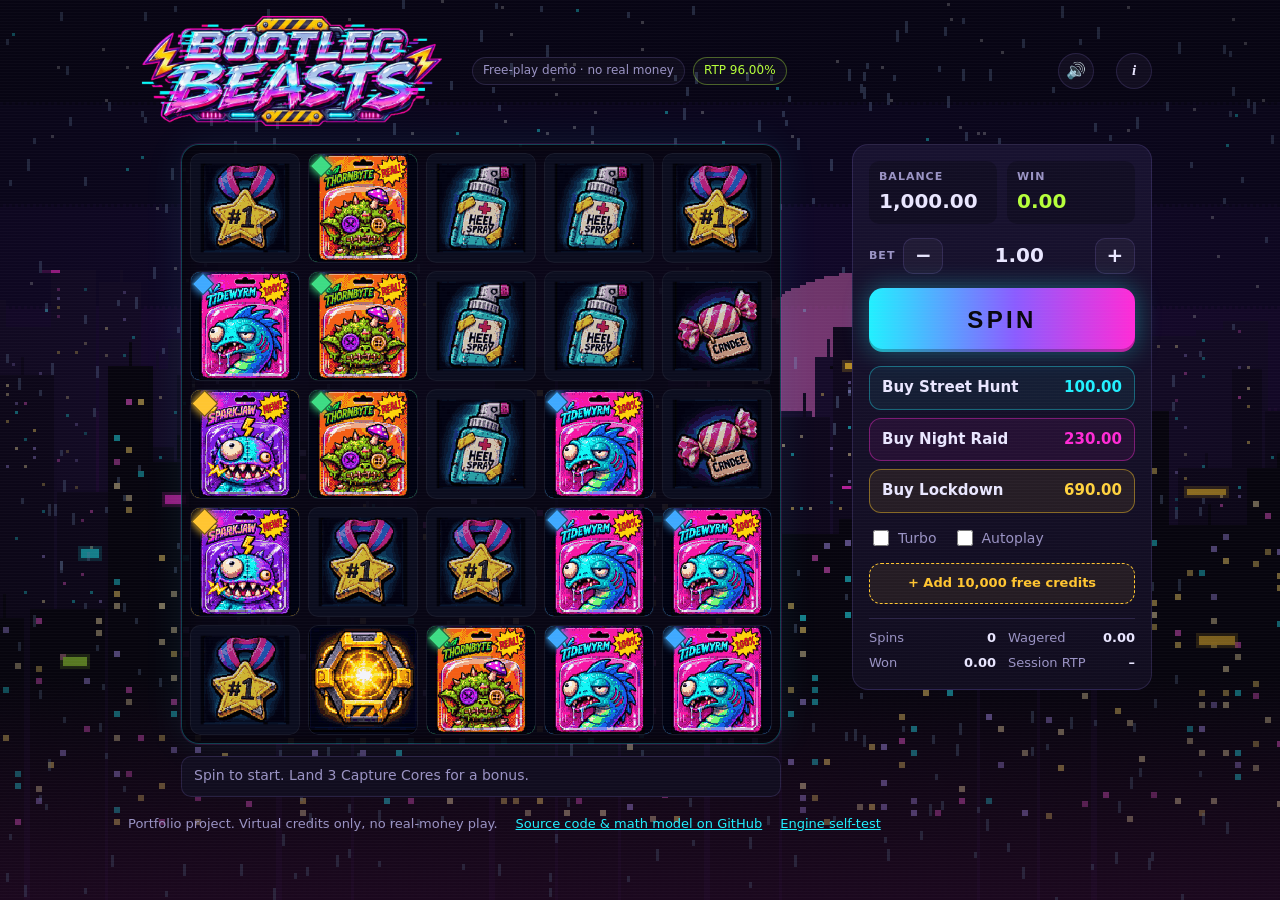
==== commit 6ef81a67: "Reactor uses the yellow Capture Core art, with gold glow and meter pips Co-Authored-By: Claude Opus " ====
--- a/web/index.html
+++ b/web/index.html
@@ -6,7 +6,7 @@
   <title>Bootleg Beasts: free-play slot demo</title>
   <meta name="description" content="A free-play 5x5 cross-wild slot demo with a math model verified to 96% RTP by exact calculation and 10 billion simulated spins.">
   <link rel="icon" href="data:image/svg+xml,%3Csvg xmlns='http://www.w3.org/2000/svg' viewBox='0 0 64 64'%3E%3Cpolygon points='32,4 56,18 56,46 32,60 8,46 8,18' fill='%231b1404' stroke='%23ffc531' stroke-width='4'/%3E%3Ccircle cx='32' cy='32' r='10' fill='%23ffc531'/%3E%3C/svg%3E">
-  <link rel="stylesheet" href="style.css?v=7">
+  <link rel="stylesheet" href="style.css?v=8">
 </head>
 <body data-repo="https://github.com/infernokik/bootleg-beasts">
   <canvas id="bg" aria-hidden="true"></canvas>
@@ -101,6 +101,6 @@
     <div id="infoBody"></div>
   </dialog>
 
-  <script type="module" src="app.js?v=7"></script>
+  <script type="module" src="app.js?v=8"></script>
 </body>
 </html>
--- a/web/style.css
+++ b/web/style.css
@@ -284,7 +284,7 @@
 .cell[data-sym^="L"] img.px { transform: scale(.82); filter: saturate(.75) brightness(.85); }
 .cell[data-sym="W"], .cell[data-sym="S"], .cell[data-sym="R"] { animation: specialGlow 1.4s ease-in-out infinite alternate; }
 .cell[data-sym="S"] { --glow: rgba(255,197,49,.8); }
-.cell[data-sym="R"] { --glow: rgba(120,255,120,.8); }
+.cell[data-sym="R"] { --glow: rgba(255,197,49,.8); }
 .cell[data-sym="W"] { --glow: rgba(255,43,214,.8); }
 @keyframes specialGlow { from { box-shadow: inset 0 0 0 1px rgba(255,255,255,.15); } to { box-shadow: inset 0 0 0 2px var(--glow), inset 0 0 22px var(--glow); } }
 .cell[data-sym="X"] img.px { filter: grayscale(.3) brightness(.85); }
@@ -299,7 +299,7 @@
 @keyframes tvGlitch { 0% { transform: translate(-3px, 1px); filter: hue-rotate(90deg) saturate(3); } 100% { transform: translate(3px, -1px); filter: invert(.3) brightness(1.6); } }
 .ocell.captured { overflow: visible; z-index: 4; box-shadow: 0 0 0 3px #ffc531, 0 0 30px rgba(255,197,49,.9); animation: capture .5s cubic-bezier(.2,1.6,.4,1); }
 @keyframes capture { 0% { transform: scale(1.4); } 100% { transform: none; } }
-.ocell.reactor-hit { overflow: visible; box-shadow: 0 0 0 3px #78ff78, 0 0 28px rgba(120,255,120,.85); animation: winPulse calc(.45s * var(--t)) ease-in-out 2; }
+.ocell.reactor-hit { overflow: visible; box-shadow: 0 0 0 3px #ffc531, 0 0 28px rgba(255,197,49,.85); animation: winPulse calc(.45s * var(--t)) ease-in-out 2; }
 .cap-pop {
   position: absolute; z-index: 9; pointer-events: none; transform: translate(-50%, -50%);
   font: 900 clamp(18px, 3.4vw, 30px)/1 "Arial Black", Impact, sans-serif; color: #fff1a8;
@@ -318,8 +318,8 @@
 /* ---- Bonus HUD: level + Reactor meter ------------------------------------------------ */
 .hud { grid-template-columns: 1.7fr 1fr 1.1fr 1.2fr; }
 .pips { display: inline-flex; gap: 4px; margin-left: 4px; vertical-align: middle; }
-.pip { width: 10px; height: 10px; border-radius: 2px; transform: rotate(45deg); background: #1d2a1d; border: 1px solid #3d6a3d; display: inline-block; }
-.pip.on { background: #78ff78; border-color: #e6ffc8; box-shadow: 0 0 8px #78ff78; }
+.pip { width: 10px; height: 10px; border-radius: 2px; transform: rotate(45deg); background: #2a241a; border: 1px solid #6a5a2d; display: inline-block; }
+.pip.on { background: #ffc531; border-color: #fff2c8; box-shadow: 0 0 8px #ffc531; }
 .pip.bump { animation: bump .5s ease-out; }
 #hudLevel { color: var(--cyan); }
 body[data-level="1"] #hudLevel { color: #c06bff; }
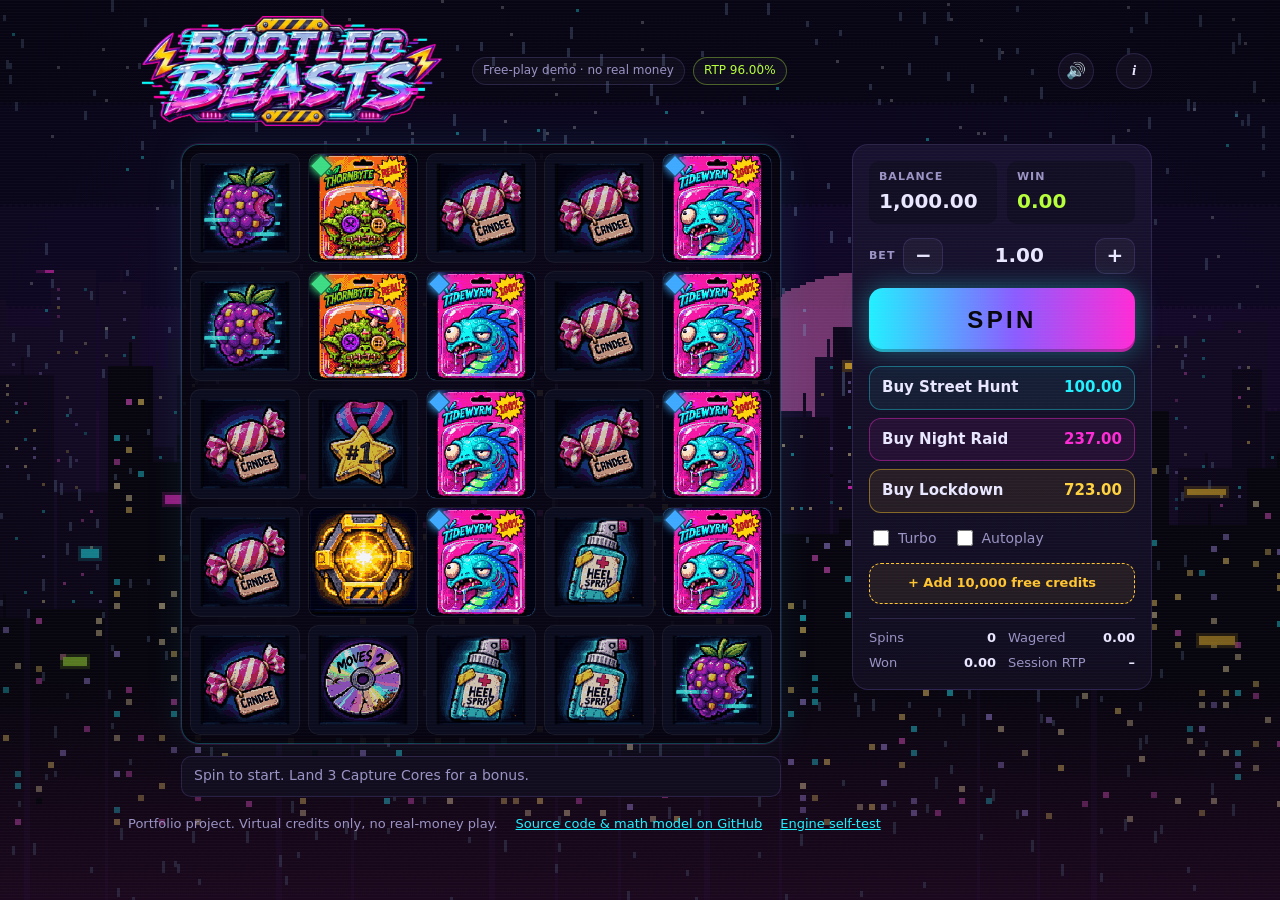
==== commit 84ab9af0: "Bonus presentation, Overload keeps column locks, buy spin-in - Overload now keeps Lockdown's lock: e" ====
--- a/web/index.html
+++ b/web/index.html
@@ -6,10 +6,11 @@
   <title>Bootleg Beasts: free-play slot demo</title>
   <meta name="description" content="A free-play 5x5 cross-wild slot demo with a math model verified to 96% RTP by exact calculation and 10 billion simulated spins.">
   <link rel="icon" href="data:image/svg+xml,%3Csvg xmlns='http://www.w3.org/2000/svg' viewBox='0 0 64 64'%3E%3Cpolygon points='32,4 56,18 56,46 32,60 8,46 8,18' fill='%231b1404' stroke='%23ffc531' stroke-width='4'/%3E%3Ccircle cx='32' cy='32' r='10' fill='%23ffc531'/%3E%3C/svg%3E">
-  <link rel="stylesheet" href="style.css?v=8">
+  <link rel="stylesheet" href="style.css?v=11">
 </head>
 <body data-repo="https://github.com/infernokik/bootleg-beasts">
   <canvas id="bg" aria-hidden="true"></canvas>
+  <div id="mood" class="mood" aria-hidden="true"></div>
   <svg width="0" height="0" style="position:absolute" aria-hidden="true">
     <defs>
       <!-- bootleg-toy packaging -->
@@ -101,6 +102,6 @@
     <div id="infoBody"></div>
   </dialog>
 
-  <script type="module" src="app.js?v=8"></script>
+  <script type="module" src="app.js?v=11"></script>
 </body>
 </html>
--- a/web/style.css
+++ b/web/style.css
@@ -335,3 +335,113 @@
 .refill:disabled { opacity: .45; cursor: default; }
 .refill.urgent { animation: refillPulse 1s ease-in-out infinite alternate; }
 @keyframes refillPulse { to { background: rgba(255,197,49,.25); box-shadow: 0 0 14px rgba(255,197,49,.5); } }
+
+/* ---- Bonus mood: each level re-lights the city ----------------------------------- */
+.mood { position: fixed; inset: 0; z-index: -1; pointer-events: none; opacity: 0; transition: opacity .8s, background-color .8s; overflow: hidden; }
+.mood::before, .mood::after { content: ""; position: absolute; inset: 0; }
+body.in-bonus .mood { opacity: 1; }
+/* Street Hunt: cold rain */
+body.in-bonus[data-level="0"] .mood { background-color: rgba(10, 40, 80, .28); }
+body.in-bonus[data-level="0"] .mood::before {
+  background: repeating-linear-gradient(100deg, transparent 0 22px, rgba(140, 220, 255, .13) 22px 23px, transparent 23px 47px);
+  background-size: 200px 200px; animation: rain .45s linear infinite;
+}
+@keyframes rain { to { background-position: -40px 200px; } }
+/* Night Raid: sweeping searchlights */
+body.in-bonus[data-level="1"] .mood { background-color: rgba(60, 10, 90, .3); }
+body.in-bonus[data-level="1"] .mood::before, body.in-bonus[data-level="1"] .mood::after {
+  inset: -50%; background: conic-gradient(from 0deg at 50% 100%, transparent 0 40deg, rgba(200, 140, 255, .16) 46deg, transparent 54deg 360deg);
+  animation: sweep 6s ease-in-out infinite alternate;
+}
+body.in-bonus[data-level="1"] .mood::after { animation-delay: -3s; animation-duration: 7.5s; }
+@keyframes sweep { from { transform: rotate(-40deg); } to { transform: rotate(40deg); } }
+/* Lockdown: police sirens */
+body.in-bonus[data-level="2"] .mood { background-color: rgba(70, 0, 20, .3); }
+body.in-bonus[data-level="2"] .mood::before { background: radial-gradient(60% 70% at 0% 30%, rgba(255, 30, 60, .45), transparent 70%); animation: siren .9s steps(1) infinite; }
+body.in-bonus[data-level="2"] .mood::after { background: radial-gradient(60% 70% at 100% 30%, rgba(40, 90, 255, .45), transparent 70%); animation: siren .9s steps(1) infinite reverse; }
+@keyframes siren { 0% { opacity: 1; } 50% { opacity: .1; } }
+/* Overload: white-hot glitch */
+body.in-bonus[data-level="3"] .mood { background-color: rgba(90, 60, 0, .3); }
+body.in-bonus[data-level="3"] .mood::before { background: radial-gradient(70% 60% at 50% 55%, rgba(255, 220, 120, .38), transparent 70%); animation: overload 1.1s ease-in-out infinite alternate; }
+body.in-bonus[data-level="3"] .mood::after { background: repeating-linear-gradient(to bottom, rgba(255, 240, 200, .07) 0 2px, transparent 2px 7px); animation: jitter .18s steps(2) infinite; }
+@keyframes overload { from { opacity: .45; } to { opacity: 1; filter: hue-rotate(-20deg); } }
+@keyframes jitter { 50% { transform: translateY(3px); } }
+
+/* ---- Reactor flight and charged meter ------------------------------------------------ */
+.fly { position: fixed; z-index: 40; pointer-events: none; filter: drop-shadow(0 0 12px #ffc531) drop-shadow(0 0 26px rgba(255,140,30,.8)); }
+.fly img, .fly svg { width: 100%; height: 100%; display: block; image-rendering: pixelated; }
+.fly-trail { position: fixed; z-index: 39; width: 12px; height: 12px; margin: -6px 0 0 -6px; border-radius: 50%; pointer-events: none;
+  background: radial-gradient(circle, #fff6c8, #ffc531 45%, transparent 70%); animation: trail .5s ease-out forwards; }
+@keyframes trail { to { transform: scale(.2); opacity: 0; } }
+.hud-name.charged { border-color: rgba(255,197,49,.8); box-shadow: 0 0 18px rgba(255,197,49,.45); animation: charged .12s linear infinite; }
+@keyframes charged { 25% { transform: translate(1px, -1px); } 75% { transform: translate(-1px, 1px); } }
+.pip.bump { box-shadow: 0 0 16px 4px #ffc531; }
+
+/* ---- Full-screen bonus moments ------------------------------------------------------- */
+.screen { position: fixed; inset: 0; z-index: 45; display: grid; place-items: center; padding: 16px; cursor: pointer;
+  background: radial-gradient(ellipse at center, rgba(30, 10, 60, .82), rgba(5, 3, 12, .94)); backdrop-filter: blur(6px);
+  animation: scrIn .35s ease-out; }
+.screen[hidden] { display: none; }
+.screen.out { animation: scrOut .22s ease-in forwards; }
+@keyframes scrIn { from { opacity: 0; transform: scale(1.08); } }
+@keyframes scrOut { to { opacity: 0; transform: scale(.96); } }
+.scr-card { position: relative; width: min(640px, 100%); display: grid; gap: 14px; justify-items: center; text-align: center; }
+.scr-kicker { font-size: 13px; font-weight: 800; letter-spacing: .3em; text-transform: uppercase; color: var(--gold); }
+.scr-title { font: 900 clamp(36px, 8vw, 78px)/1 "Arial Black", Impact, sans-serif; letter-spacing: .04em; color: #fff;
+  text-shadow: -4px 0 var(--magenta), 4px 0 var(--cyan), 0 0 40px rgba(33, 240, 255, .6); animation: titleGlitch 2.4s steps(1) infinite; }
+@keyframes titleGlitch { 0%, 92% { transform: none; } 93% { transform: translateX(-4px) skewX(6deg); } 96% { transform: translateX(3px); } }
+.scr-title.pop { animation: tierPop .5s cubic-bezier(.2, 1.6, .4, 1); }
+@keyframes tierPop { from { transform: scale(1.6); filter: brightness(2); } }
+.scr-sub { font-size: clamp(16px, 2.6vw, 21px); font-weight: 600; color: var(--text); }
+.scr-sub b { color: var(--gold); font-size: 1.25em; }
+.scr-amount { font: 900 clamp(40px, 9vw, 86px)/1 "Arial Black", Impact, sans-serif; color: var(--gold); font-variant-numeric: tabular-nums;
+  text-shadow: 0 0 30px rgba(255, 197, 49, .7), 0 4px 0 #8a4b00; }
+.scr-hint { display: flex; gap: 10px; align-items: center; color: var(--muted); font-size: 15px; }
+.scr-hint b { color: var(--text); }
+.scr-icon { width: 44px; height: 44px; flex: none; }
+.scr-icon img, .scr-icon svg { width: 100%; height: 100%; image-rendering: pixelated; }
+.scr-cta { margin-top: 4px; font-size: 13px; letter-spacing: .2em; text-transform: uppercase; color: var(--cyan); animation: blink 1s steps(1) infinite; }
+@keyframes blink { 50% { opacity: .25; } }
+.screen.outro:not(.counted) .scr-cta { visibility: hidden; }
+
+.ladder { list-style: none; margin: 6px 0 0; padding: 0; width: 100%; display: grid; grid-template-columns: repeat(4, 1fr); gap: 10px; }
+.rung { position: relative; display: grid; gap: 2px; padding: 10px 8px; border-radius: 12px; border: 1px solid var(--line); background: rgba(17, 13, 31, .85); text-align: center; }
+.rung::after { content: "\203A"; position: absolute; right: -9px; top: 50%; transform: translateY(-50%); color: var(--muted); font-weight: 900; }
+.rung:last-child::after { content: none; }
+.rung-num { font: 900 22px/1 "Arial Black", Impact, sans-serif; color: var(--muted); }
+.rung-name { font-weight: 800; font-size: 14px; }
+.rung-text { font-size: 11.5px; color: var(--muted); line-height: 1.3; }
+.rung.locked { opacity: .5; filter: grayscale(.6); }
+.rung.done { opacity: .75; border-color: rgba(182, 255, 59, .4); }
+.rung.done .rung-num { color: var(--lime); }
+.rung.current { border-color: var(--gold); background: rgba(255, 197, 49, .12); box-shadow: 0 0 24px rgba(255, 197, 49, .45); transform: scale(1.06); }
+.rung.current .rung-num, .rung.current .rung-name { color: var(--gold); }
+.rung.current .rung-text { color: var(--text); }
+.rung.unlocking { animation: unlock .9s cubic-bezier(.2, 1.4, .4, 1); }
+@keyframes unlock { 0% { transform: scale(.7); filter: brightness(3); } 60% { transform: scale(1.15); } 100% { transform: scale(1.06); } }
+@media (max-width: 560px) { .ladder { grid-template-columns: repeat(2, 1fr); } .rung::after { content: none; } }
+
+/* level colour on the screens */
+.screen.lvl-1 .scr-title { text-shadow: -4px 0 #6b2bff, 4px 0 #ff5ce1, 0 0 40px rgba(192, 107, 255, .7); }
+.screen.lvl-2 .scr-title { text-shadow: -4px 0 #ff1e3c, 4px 0 #2a5cff, 0 0 40px rgba(255, 60, 60, .6); }
+.screen.lvl-3 .scr-title, .screen[data-tier] .scr-title { text-shadow: -4px 0 #ff7a1a, 4px 0 var(--gold), 0 0 44px rgba(255, 197, 49, .8); }
+.screen[data-tier="mega"] .scr-title, .screen[data-tier="epic"] .scr-title, .screen[data-tier="legend"] .scr-title { font-size: clamp(42px, 9.5vw, 92px); }
+.screen[data-tier="legend"] { background: radial-gradient(ellipse at center, rgba(90, 55, 0, .85), rgba(10, 5, 0, .95)); }
+
+.coins { position: fixed; inset: 0; pointer-events: none; overflow: hidden; }
+.coins i { position: absolute; top: -30px; width: 16px; height: 16px; border-radius: 50%;
+  background: radial-gradient(circle at 35% 35%, #fff6c8, #ffc531 45%, #b86e00); box-shadow: 0 0 8px rgba(255, 197, 49, .7);
+  animation: coinFall 2s linear forwards; }
+@keyframes coinFall { to { transform: translateY(110vh) rotateY(720deg); } }
+@media (prefers-reduced-motion: reduce) {
+  .mood::before, .mood::after, .scr-title, .coins i, .hud-name.charged { animation: none !important; }
+}
+
+/* ---- Suspense: 3+ Cores showing and the next reel could make it bigger ---------------- */
+.reel.tease.hot { box-shadow: inset 0 0 0 3px #fff1a8, inset 0 0 40px rgba(255, 197, 49, .85), 0 0 30px rgba(255, 197, 49, .7);
+  animation: teaseHot .12s linear infinite alternate; }
+@keyframes teaseHot { from { transform: translateX(-1.5px); } to { transform: translateX(1.5px); } }
+.grid-wrap.suspense::before { content: ""; position: fixed; inset: 0; pointer-events: none; z-index: 30;
+  background: radial-gradient(ellipse at center, transparent 35%, rgba(0, 0, 0, .65) 100%); animation: vignette .6s ease-in-out infinite alternate; }
+@keyframes vignette { to { background: radial-gradient(ellipse at center, transparent 25%, rgba(40, 20, 0, .75) 100%); } }
+.scr-card .scr-cta { margin-top: 10px; font-size: 14px; }
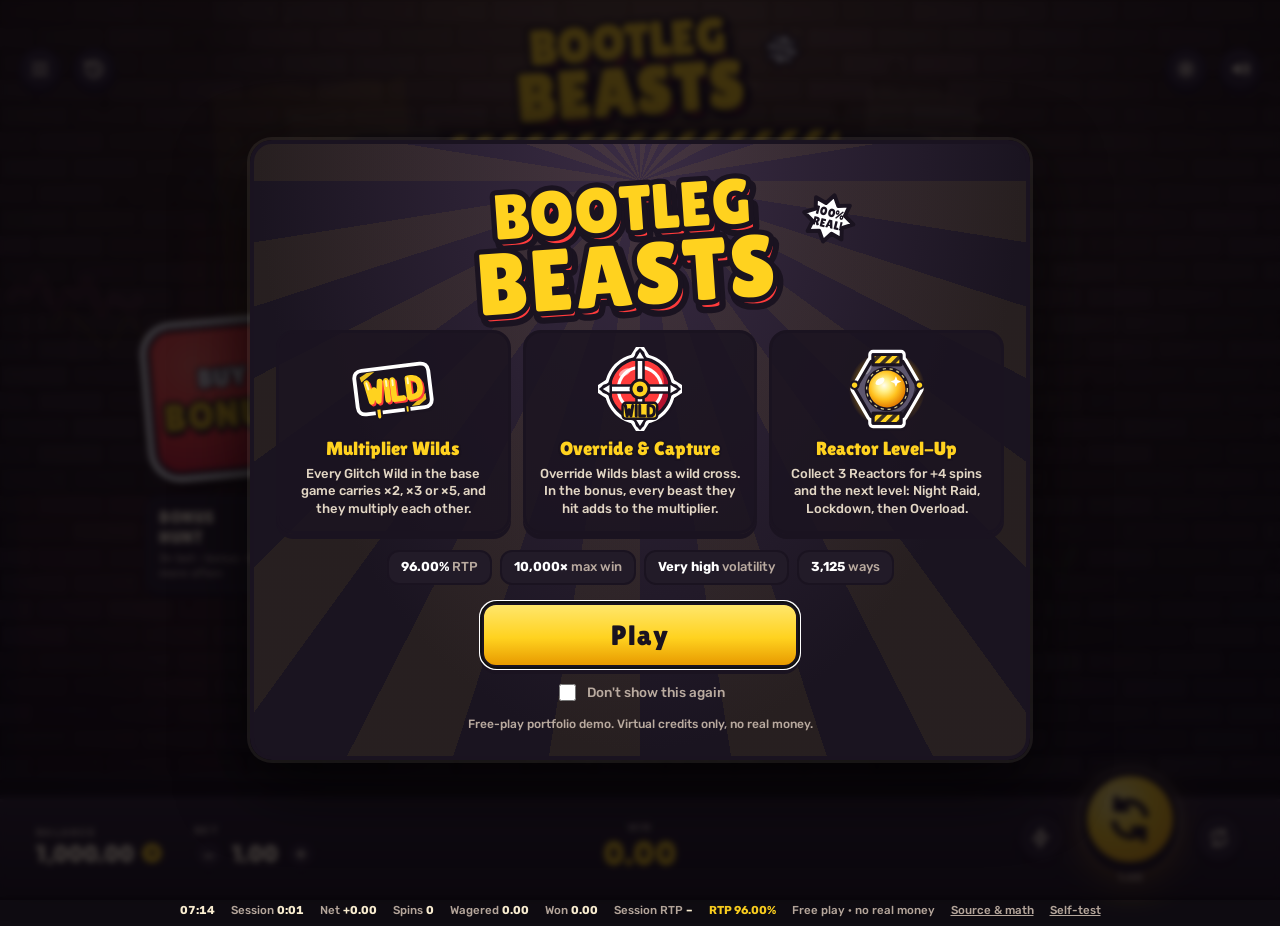
==== commit dc3490ae: "v0.4: flagship pass and back-alley art revamp Math: multiplier Glitch Wilds in the base game (x2/x3/" ====
--- a/web/index.html
+++ b/web/index.html
@@ -2,98 +2,122 @@
 <html lang="en">
 <head>
   <meta charset="utf-8">
-  <meta name="viewport" content="width=device-width, initial-scale=1">
+  <meta name="viewport" content="width=device-width, initial-scale=1, viewport-fit=cover">
+  <meta name="theme-color" content="#16121b">
   <title>Bootleg Beasts: free-play slot demo</title>
   <meta name="description" content="A free-play 5x5 cross-wild slot demo with a math model verified to 96% RTP by exact calculation and 10 billion simulated spins.">
-  <link rel="icon" href="data:image/svg+xml,%3Csvg xmlns='http://www.w3.org/2000/svg' viewBox='0 0 64 64'%3E%3Cpolygon points='32,4 56,18 56,46 32,60 8,46 8,18' fill='%231b1404' stroke='%23ffc531' stroke-width='4'/%3E%3Ccircle cx='32' cy='32' r='10' fill='%23ffc531'/%3E%3C/svg%3E">
-  <link rel="stylesheet" href="style.css?v=11">
+  <link rel="icon" href="data:image/svg+xml,%3Csvg xmlns='http://www.w3.org/2000/svg' viewBox='0 0 64 64'%3E%3Cpolygon points='60,32 46,56 18,56 4,32 18,8 46,8' fill='%23453e52' stroke='%231a1320' stroke-width='4'/%3E%3Ccircle cx='32' cy='32' r='15' fill='%23ffd21f' stroke='%231a1320' stroke-width='4'/%3E%3C/svg%3E">
+  <link rel="preconnect" href="https://fonts.googleapis.com">
+  <link rel="preconnect" href="https://fonts.gstatic.com" crossorigin>
+  <link rel="stylesheet" href="https://fonts.googleapis.com/css2?family=Lilita+One&family=Rubik:wght@500;700;800&display=swap">
+  <link rel="stylesheet" href="style.css?v=13">
 </head>
 <body data-repo="https://github.com/infernokik/bootleg-beasts">
   <canvas id="bg" aria-hidden="true"></canvas>
   <div id="mood" class="mood" aria-hidden="true"></div>
-  <svg width="0" height="0" style="position:absolute" aria-hidden="true">
-    <defs>
-      <!-- bootleg-toy packaging -->
-      <pattern id="dots" width="5" height="5" patternUnits="userSpaceOnUse"><circle cx="2.5" cy="2.5" r="1" fill="#000"/></pattern>
-      <radialGradient id="gBubble" cx=".32" cy=".25" r=".9"><stop offset="0" stop-color="#fff" stop-opacity=".38"/><stop offset=".6" stop-color="#fff" stop-opacity=".06"/><stop offset="1" stop-color="#fff" stop-opacity=".16"/></radialGradient>
-      <!-- creatures -->
-      <linearGradient id="gSpark" x1="0" y1="0" x2="0" y2="1"><stop offset="0" stop-color="#8ff6ff"/><stop offset="1" stop-color="#1b7fd0"/></linearGradient>
-      <linearGradient id="gBlaze" x1="0" y1="0" x2="0" y2="1"><stop offset="0" stop-color="#ff6a4d"/><stop offset="1" stop-color="#9c1248"/></linearGradient>
-      <linearGradient id="gFlame" x1="0" y1="1" x2="0" y2="0"><stop offset="0" stop-color="#ff3d00"/><stop offset=".6" stop-color="#ffb300"/><stop offset="1" stop-color="#fff59d"/></linearGradient>
-      <linearGradient id="gTide" x1="0" y1="0" x2="0" y2="1"><stop offset="0" stop-color="#6ff8e2"/><stop offset="1" stop-color="#1a5fd6"/></linearGradient>
-      <linearGradient id="gThorn" x1="0" y1="0" x2="0" y2="1"><stop offset="0" stop-color="#c3f75e"/><stop offset="1" stop-color="#1f8a4c"/></linearGradient>
-      <!-- items -->
-      <linearGradient id="gDisc" x1="0" y1="0" x2="1" y2="1"><stop offset="0" stop-color="#e6ecff"/><stop offset=".35" stop-color="#b8f5ff"/><stop offset=".6" stop-color="#f7c6ff"/><stop offset="1" stop-color="#9aa0b8"/></linearGradient>
-      <linearGradient id="gGold" x1="0" y1="0" x2="0" y2="1"><stop offset="0" stop-color="#ffe27a"/><stop offset="1" stop-color="#d99a1c"/></linearGradient>
-      <mask id="mBite" maskUnits="userSpaceOnUse" x="0" y="0" width="100" height="100"><rect width="100" height="100" fill="#fff"/><circle cx="82" cy="54" r="9" fill="#000"/><circle cx="80" cy="67" r="8" fill="#000"/></mask>
-      <radialGradient id="gCore"><stop offset="0" stop-color="#fffbe0"/><stop offset=".55" stop-color="#ffc531"/><stop offset="1" stop-color="#b86e00"/></radialGradient>
-    </defs>
-  </svg>
 
   <div class="app">
     <header class="top">
-      <h1 class="logo-img"><img src="assets/logo.webp" alt="Bootleg Beasts" width="900" height="300"></h1>
-      <div class="badges">
-        <span class="badge">Free-play demo · no real money</span>
-        <span class="badge badge-rtp">RTP 96.00%</span>
+      <div class="top-left">
+        <button id="infoBtn" class="icon-btn" aria-label="Rules, paytable and math" title="Rules &amp; math">
+          <svg viewBox="0 0 24 24"><path d="M4 6h16M4 12h16M4 18h16"/></svg></button>
+        <button id="historyBtn" class="icon-btn" aria-label="Game history" title="History">
+          <svg viewBox="0 0 24 24"><path d="M3.5 12a8.5 8.5 0 1 0 2.5-6M3 4v4h4M12 7.5V12l3 2"/></svg></button>
       </div>
-      <button id="muteBtn" class="icon-btn mute-btn" aria-label="Mute sound">🔊</button>
-      <button id="infoBtn" class="icon-btn" aria-label="Rules, paytable and math">i</button>
+      <h1 class="logo" aria-label="Bootleg Beasts">
+        <svg class="logo-svg" viewBox="0 0 580 196" aria-hidden="true">
+          <g transform="rotate(-4 270 100)">
+            <g class="lg-shadow"><text x="270" y="82">BOOTLEG</text><text x="270" y="176" class="big">BEASTS</text></g>
+            <g class="lg-main"><text x="270" y="82">BOOTLEG</text><text x="270" y="176" class="big">BEASTS</text></g>
+          </g>
+          <g class="lg-badge" transform="translate(528 66) rotate(14)">
+            <path d="M0 -30 L8 -18 L22 -22 L19 -8 L32 0 L19 8 L22 22 L8 18 L0 30 L-8 18 L-22 22 L-19 8 L-32 0 L-19 -8 L-22 -22 L-8 -18 Z" fill="#fff" stroke="#1a1320" stroke-width="5" stroke-linejoin="round"/>
+            <text class="lg-sticker" y="-2">100%</text><text class="lg-sticker" y="12">REAL!</text>
+          </g>
+        </svg>
+      </h1>
+      <div class="top-right">
+        <button id="settingsBtn" class="icon-btn" aria-label="Settings" title="Settings">
+          <svg viewBox="0 0 24 24"><circle cx="12" cy="12" r="3.2"/><path d="M12 2.5v3M12 18.5v3M2.5 12h3M18.5 12h3M5.3 5.3l2.1 2.1M16.6 16.6l2.1 2.1M5.3 18.7l2.1-2.1M16.6 7.4l2.1-2.1"/></svg></button>
+        <button id="muteBtn" class="icon-btn" aria-label="Mute sound" title="Sound"></button>
+      </div>
     </header>
 
     <main class="stage">
-      <div class="hud" id="hud" hidden>
-        <div class="hud-item hud-name">
-          <span class="hud-label"><span id="hudLvlNum">LVL 1</span> · Reactors <span class="pips"><i class="pip"></i><i class="pip"></i><i class="pip"></i></span></span>
-          <span id="hudLevel">Street Hunt</span>
+      <aside class="side">
+        <button id="buyBtn" class="buy-main"><span>BUY</span><b>BONUS</b></button>
+        <button id="huntBtn" class="hunt" aria-pressed="false">
+          <span class="hunt-top"><b>BONUS HUNT</b><i class="sw"></i></span>
+          <small id="huntSub">3× bet · bonus ~5× more often</small>
+        </button>
+      </aside>
+
+      <div class="board">
+        <div class="hud" id="hud" hidden>
+          <div class="hud-item hud-name">
+            <span class="hud-label"><span id="hudLvlNum">LVL 1</span><span class="pips"><i class="pip"></i><i class="pip"></i><i class="pip"></i></span></span>
+            <span id="hudLevel">Street Hunt</span>
+          </div>
+          <div class="hud-item"><span class="hud-label">Spins</span><span id="hudSpins"></span></div>
+          <div class="hud-item"><span class="hud-label">Multiplier</span><span id="hudMult">×1</span></div>
+          <div class="hud-item"><span class="hud-label">Bonus win</span><span id="hudTotal">0.00</span></div>
         </div>
-        <div class="hud-item"><span class="hud-label">Spins left</span><span id="hudSpins"></span></div>
-        <div class="hud-item"><span class="hud-label">Spin multiplier</span><span id="hudMult">×1</span></div>
-        <div class="hud-item"><span class="hud-label">Bonus win</span><span id="hudTotal">0.00</span></div>
+        <div class="grid-wrap">
+          <div class="grid" id="grid" aria-label="Reels, 5 by 5"></div>
+          <div class="ovl" id="ovl" aria-hidden="true"></div>
+          <div class="win-tag" id="winTag" hidden></div>
+          <div class="banner" id="banner" hidden><div class="banner-title" id="bannerTitle"></div><div class="banner-sub" id="bannerSub"></div></div>
+        </div>
+        <p class="ticker" id="ticker" aria-live="polite">Land 3 Capture Cores for the bonus.</p>
       </div>
-      <div class="grid-wrap">
-        <div class="grid" id="grid" aria-label="Reels, 5 by 5"></div>
-        <div class="ovl" id="ovl" aria-hidden="true"></div>
-        <div class="win-tag" id="winTag" hidden></div>
-        <div class="banner" id="banner" hidden><div class="banner-title" id="bannerTitle"></div><div class="banner-sub" id="bannerSub"></div></div>
-      </div>
-      <p class="ticker" id="ticker" aria-live="polite">Spin to start. Land 3 Capture Cores for a bonus.</p>
     </main>
 
-    <section class="controls" aria-label="Controls">
-      <div class="meters">
-        <div class="meter"><span class="label">Balance</span><span class="value" id="balance">1,000.00</span></div>
-        <div class="meter"><span class="label">Win</span><span class="value value-win" id="win">0.00</span></div>
+    <section class="bar" aria-label="Controls">
+      <div class="bar-left">
+        <div class="meter">
+          <span class="label">Balance</span>
+          <span class="value" id="balance">1,000.00</span>
+          <button id="refill" class="refill" title="Add 10,000 free credits" aria-label="Add 10,000 free credits">+</button>
+        </div>
+        <div class="meter bet">
+          <span class="label">Bet</span>
+          <span class="bet-row">
+            <button id="betDown" class="step" aria-label="Lower bet">−</button>
+            <span class="value" id="bet">1.00</span>
+            <button id="betUp" class="step" aria-label="Raise bet">+</button>
+          </span>
+        </div>
       </div>
-      <div class="bet">
-        <span class="label">Bet</span>
-        <button id="betDown" class="step" aria-label="Lower bet">−</button>
-        <span class="value" id="bet">1.00</span>
-        <button id="betUp" class="step" aria-label="Raise bet">+</button>
+      <div class="bar-mid">
+        <span class="label">Win</span>
+        <span class="value value-win" id="win">0.00</span>
       </div>
-      <button id="spinBtn" class="spin" aria-label="Spin (space bar)">SPIN</button>
-      <div class="buys">
-        <button id="buy0" class="buy"><span id="buyName0">Buy Street Hunt</span><b id="buyCost0"></b></button>
-        <button id="buy1" class="buy buy-raid"><span id="buyName1">Buy Night Raid</span><b id="buyCost1"></b></button>
-        <button id="buy2" class="buy buy-lock"><span id="buyName2">Buy Lockdown</span><b id="buyCost2"></b></button>
+      <div class="bar-right">
+        <label class="round-btn turbo" title="Turbo spin">
+          <input type="checkbox" id="turbo" aria-label="Turbo spin">
+          <svg viewBox="0 0 24 24"><path d="M13 2 4 14h7l-1 8 9-12h-7z"/></svg>
+        </label>
+        <button id="spinBtn" class="spin" aria-label="Spin (space bar)">
+          <svg viewBox="0 0 48 48" aria-hidden="true"><path d="M38 20A15 15 0 0 0 11.5 14.5M10 28a15 15 0 0 0 26.5 5.5"/><path class="tip" d="M12 6v9h9M36 42v-9h-9"/></svg>
+        </button>
+        <button id="autoBtn" class="round-btn auto-btn" aria-label="Autoplay" title="Autoplay"></button>
+        <small class="spin-stake" id="spinStake"></small>
       </div>
-      <div class="toggles">
-        <label class="toggle"><input type="checkbox" id="turbo"> Turbo</label>
-        <label class="toggle"><input type="checkbox" id="auto"> Autoplay</label>
-      </div>
-      <button id="refill" class="refill">+ Add 10,000 free credits</button>
-      <dl class="session">
-        <div><dt>Spins</dt><dd id="sSpins">0</dd></div>
-        <div><dt>Wagered</dt><dd id="sBet">0.00</dd></div>
-        <div><dt>Won</dt><dd id="sWon">0.00</dd></div>
-        <div><dt>Session RTP</dt><dd id="sRtp">–</dd></div>
-      </dl>
     </section>
 
-    <footer class="foot">
-      <span>Portfolio project. Virtual credits only, no real-money play.</span>
-      <a id="repoLink" href="#" hidden>Source code &amp; math model on GitHub</a>
-      <a href="selftest.html">Engine self-test</a>
+    <footer class="statusline" aria-label="Session">
+      <span title="Local time"><b id="clock">--:--</b></span>
+      <span>Session <b id="sessTime">0:00</b></span>
+      <span>Net <b id="sessNet">0.00</b></span>
+      <span class="wide">Spins <b id="sSpins">0</b></span>
+      <span class="wide">Wagered <b id="sBet">0.00</b></span>
+      <span class="wide">Won <b id="sWon">0.00</b></span>
+      <span class="wide">Session RTP <b id="sRtp">–</b></span>
+      <span class="sep"></span>
+      <span class="badge-rtp" id="rtpBadge">RTP 96.00%</span>
+      <span>Free play · no real money</span>
+      <a id="repoLink" href="#" hidden>Source &amp; math</a>
+      <a href="selftest.html">Self-test</a>
     </footer>
   </div>
 
@@ -102,6 +126,6 @@
     <div id="infoBody"></div>
   </dialog>
 
-  <script type="module" src="app.js?v=11"></script>
+  <script type="module" src="app.js?v=13"></script>
 </body>
 </html>
--- a/web/style.css
+++ b/web/style.css
@@ -1,447 +1,594 @@
+/* Bootleg Beasts: "back-alley bootleg" look. Chunky ink outlines, cel-shaded stickers, hazard
+   yellow and hot red on dark brick. Display type is Lilita One, UI type is Rubik. */
 :root {
-  --bg: #07060d;
-  --panel: #110d1f;
-  --panel-2: #181230;
-  --line: rgba(160, 140, 255, 0.16);
-  --text: #e9e6ff;
-  --muted: #9a93c4;
-  --cyan: #21f0ff;
-  --magenta: #ff2bd6;
-  --lime: #b6ff3b;
-  --gold: #ffc531;
-  --cell: #130e25;
-  --radius: 12px;
-  --gap: clamp(4px, 0.9vw, 8px);
+  --ink: #1a1320;
+  --ink-2: #221b28;
+  --panel: #241d2a;
+  --panel-2: #2e2636;
+  --line: rgba(255, 243, 214, 0.12);
+  --text: #fff3d6;
+  --muted: #b9aa9f;
+  --yellow: #ffd21f;
+  --yellow-deep: #e89a00;
+  --red: #ff3b3b;
+  --red-deep: #b3122e;
+  --blue: #4a95ff;
+  --green: #4cc43a;
+  --display: "Lilita One", "Arial Black", Impact, sans-serif;
+  --ui: "Rubik", "Segoe UI", system-ui, -apple-system, sans-serif;
+  --gap: clamp(3px, 0.7vw, 6px);
+  --bw: 4px; /* board border */
+  --board: min(94vw, clamp(300px, calc(100vh - 300px), 640px));
   --t: 1; /* animation speed factor, 0.35 in turbo */
-}
+  /* comic outline for HTML text */
+  --ol: 3px 0 0 var(--ink), -3px 0 0 var(--ink), 0 3px 0 var(--ink), 0 -3px 0 var(--ink),
+        2px 2px 0 var(--ink), -2px 2px 0 var(--ink), 2px -2px 0 var(--ink), -2px -2px 0 var(--ink);
+  --ol-s: 2px 0 0 var(--ink), -2px 0 0 var(--ink), 0 2px 0 var(--ink), 0 -2px 0 var(--ink),
+        1.5px 1.5px 0 var(--ink), -1.5px 1.5px 0 var(--ink), 1.5px -1.5px 0 var(--ink), -1.5px -1.5px 0 var(--ink);
+}
+@supports (height: 100dvh) {
+  :root { --board: min(94vw, clamp(300px, calc(100dvh - 300px), 640px)); }
+  body.in-bonus { --board: min(94vw, clamp(300px, calc(100dvh - 366px), 620px)); }
+}
+body.in-bonus { --board: min(94vw, clamp(300px, calc(100vh - 366px), 620px)); }
 
 * { box-sizing: border-box; }
 html, body { margin: 0; }
-body {
-  min-height: 100vh;
-  background:
-    radial-gradient(1200px 600px at 15% -10%, rgba(139, 92, 255, 0.22), transparent 60%),
-    radial-gradient(900px 500px at 110% 20%, rgba(255, 43, 214, 0.14), transparent 60%),
-    radial-gradient(900px 600px at 50% 120%, rgba(33, 240, 255, 0.12), transparent 60%),
-    var(--bg);
-  color: var(--text);
-  font: 15px/1.45 "Segoe UI", system-ui, -apple-system, Roboto, sans-serif;
-}
-body::after { /* scanlines */
-  content: ""; position: fixed; inset: 0; pointer-events: none; z-index: 50;
-  background: repeating-linear-gradient(to bottom, rgba(255,255,255,0.025) 0 1px, transparent 1px 3px);
-}
+body { min-height: 100vh; background: #141017; color: var(--text); font: 500 15px/1.45 var(--ui); overflow-x: hidden; }
 button { font: inherit; color: inherit; cursor: pointer; }
-button:disabled { cursor: not-allowed; opacity: 0.45; }
-a { color: var(--cyan); }
+button:disabled { cursor: not-allowed; }
+a { color: var(--yellow); }
+svg { overflow: visible; }
+
+#bg { position: fixed; inset: 0; width: 100vw; height: 100vh; z-index: -2; display: block; }
 
 .app {
-  max-width: 1080px; margin: 0 auto; padding: 16px clamp(10px, 3vw, 28px) 28px;
-  display: grid; gap: 18px;
-  grid-template-columns: minmax(0, 1fr) 300px;
-  grid-template-areas: "top top" "stage controls" "foot foot";
-}
-@media (max-width: 860px) {
-  .app { grid-template-columns: 1fr; grid-template-areas: "top" "stage" "controls" "foot"; }
-}
-
-/* ---- Header -------------------------------------------------------------- */
-.top { grid-area: top; display: flex; align-items: center; gap: 14px; flex-wrap: wrap; }
-.logo-img { margin: 0; line-height: 0; }
-.logo-img img { height: clamp(64px, 11vw, 110px); width: auto; animation: logoGlitch 4s infinite steps(1); }
-@keyframes logoGlitch {
-  0%, 93%, 100% { filter: none; transform: none; }
-  94% { filter: drop-shadow(-4px 0 #ff2bd6) drop-shadow(4px 0 #21f0ff); transform: translateX(2px); }
-  96% { filter: drop-shadow(3px 0 #ff2bd6) drop-shadow(-3px 0 #21f0ff); transform: translateX(-2px) skewX(-4deg); }
-}
-.badges { display: flex; gap: 8px; flex-wrap: wrap; }
-.badge {
-  font-size: 12px; padding: 4px 10px; border-radius: 99px; border: 1px solid var(--line);
-  background: rgba(255,255,255,0.03); color: var(--muted);
-}
-.badge-rtp { color: var(--lime); border-color: rgba(182, 255, 59, 0.35); }
-.icon-btn {
-  margin-left: auto; width: 36px; height: 36px; border-radius: 50%; border: 1px solid var(--line);
-  background: var(--panel); font-weight: 800; font-style: italic; font-family: Georgia, serif;
-}
-.icon-btn:hover { border-color: var(--cyan); }
-
-/* ---- Stage --------------------------------------------------------------- */
-.stage { grid-area: stage; display: grid; gap: 12px; justify-items: center; align-content: start; }
-.hud {
-  width: min(100%, 600px); display: grid; grid-template-columns: 1.4fr 1fr 1fr 1.2fr; gap: 8px;
-}
-.hud[hidden], .refill[hidden] { display: none; }
-.hud-item {
-  background: var(--panel); border: 1px solid var(--line); border-radius: 10px; padding: 6px 10px;
-  display: grid; font-weight: 800; font-size: 18px; font-variant-numeric: tabular-nums;
-}
-.hud-label { font-size: 11px; font-weight: 600; color: var(--muted); text-transform: uppercase; letter-spacing: .08em; }
-#hudMult { color: var(--magenta); }
-#hudMult.bump { animation: bump .5s ease-out; }
-@keyframes bump { 30% { transform: scale(1.45); color: #fff; } }
-.hud-name span:last-child { font-size: 15px; }
-
-.grid-wrap { position: relative; width: min(100%, 600px); }
+  min-height: 100vh; display: grid; grid-template-rows: auto 1fr auto auto;
+  grid-template-areas: "top" "stage" "bar" "status";
+}
+@supports (height: 100dvh) { .app { min-height: 100dvh; } }
+
+/* ---- Header ------------------------------------------------------------------------ */
+.top { grid-area: top; display: grid; grid-template-columns: 1fr auto 1fr; align-items: center; padding: 10px 18px 0; gap: 10px; }
+.top-left, .top-right { display: flex; gap: 10px; }
+.top-right { justify-content: flex-end; }
+.logo { margin: 0; line-height: 0; }
+.logo svg { height: clamp(70px, 13vh, 124px); width: auto; display: block; }
+.logo-svg text { font-family: var(--display); text-anchor: middle; font-size: 80px; letter-spacing: 1px; stroke-linejoin: round; paint-order: stroke fill; }
+.logo-svg text.big { font-size: 110px; letter-spacing: 3px; }
+.lg-shadow { transform: translate(5px, 8px); }
+.lg-shadow text { fill: var(--red); stroke: var(--ink); stroke-width: 16px; }
+.lg-main text { fill: var(--yellow); stroke: var(--ink); stroke-width: 13px; }
+.logo-svg .lg-sticker { font-size: 15px; letter-spacing: 0; stroke: none; fill: var(--ink); }
+.lg-badge { animation: stickerWobble 3.2s ease-in-out infinite; }
+@keyframes stickerWobble { 0%, 100% { transform: translate(528px, 66px) rotate(14deg); } 50% { transform: translate(528px, 66px) rotate(4deg) scale(1.08); } }
+
+.icon-btn, .round-btn {
+  width: 44px; height: 44px; border-radius: 50%; display: grid; place-items: center; padding: 0;
+  background: var(--panel-2); border: 3px solid var(--ink); box-shadow: 0 4px 0 var(--ink), inset 0 2px 0 rgba(255, 243, 214, .08);
+  transition: transform .08s, background .15s;
+}
+.icon-btn svg, .round-btn svg { width: 22px; height: 22px; fill: none; stroke: var(--text); stroke-width: 2.4; stroke-linecap: round; stroke-linejoin: round; }
+.icon-btn svg .fill, .round-btn svg .fill { fill: var(--text); stroke: none; }
+.icon-btn:hover, .round-btn:hover:not(:disabled) { background: #3a3044; }
+.icon-btn:active, .round-btn:active:not(:disabled) { transform: translateY(3px); box-shadow: 0 1px 0 var(--ink); }
+
+/* ---- Stage ------------------------------------------------------------------------- */
+.stage {
+  grid-area: stage; display: grid; grid-template-columns: 1fr auto 1fr; align-items: center;
+  column-gap: clamp(14px, 3vw, 36px); padding: 8px 16px 12px;
+}
+.side { grid-column: 1; justify-self: end; display: grid; gap: 22px; justify-items: center; width: 160px; }
+.board { grid-column: 2; width: var(--board); display: grid; gap: 10px; }
+
+/* Buy button: a die-cut sticker */
+.buy-main {
+  width: 148px; aspect-ratio: 1; border-radius: 26px; display: grid; place-content: center; gap: 0; line-height: .95;
+  background: radial-gradient(circle at 30% 25%, #ff6a5a, var(--red) 45%, var(--red-deep));
+  border: 4px solid var(--ink); box-shadow: 0 0 0 6px #fff, 5px 10px 0 6px rgba(0, 0, 0, .45);
+  transform: rotate(-5deg); transition: transform .15s cubic-bezier(.2, 1.6, .4, 1), filter .15s;
+}
+.buy-main span { font: 26px var(--display); color: #fff; text-shadow: var(--ol-s); letter-spacing: 1px; }
+.buy-main b { font: 38px var(--display); font-weight: normal; color: var(--yellow); text-shadow: var(--ol), 0 5px 0 var(--ink); letter-spacing: 1px; }
+.buy-main:hover:not(:disabled) { transform: rotate(-1deg) scale(1.05); }
+.buy-main:active:not(:disabled) { transform: rotate(-1deg) scale(.97); }
+.buy-main:disabled { filter: grayscale(.7) brightness(.6); }
+
+.hunt {
+  width: 160px; display: grid; gap: 4px; text-align: left; padding: 10px 12px; border-radius: 16px;
+  background: var(--ink-2); border: 3px solid var(--ink); box-shadow: 0 4px 0 var(--ink), inset 0 0 0 2px rgba(255, 243, 214, .06);
+  transition: box-shadow .2s, background .2s;
+}
+.hunt-top { display: flex; justify-content: space-between; align-items: center; gap: 8px; }
+.hunt b { font: 17px var(--display); font-weight: normal; color: var(--text); letter-spacing: .5px; }
+.hunt small { font-size: 11.5px; color: var(--muted); line-height: 1.3; }
+.sw { flex: none; width: 40px; height: 24px; border-radius: 99px; background: #120e15; border: 2px solid var(--ink); position: relative; transition: background .2s; }
+.sw::after { content: ""; position: absolute; top: 2px; left: 2px; width: 16px; height: 16px; border-radius: 50%; background: #6f6478; border: 2px solid var(--ink); transition: transform .2s cubic-bezier(.2, 1.6, .4, 1), background .2s; }
+.hunt.on { background: #3a2c12; box-shadow: 0 4px 0 var(--ink), inset 0 0 0 2px var(--yellow), 0 0 26px rgba(255, 210, 31, .35); }
+.hunt.on b { color: var(--yellow); }
+.hunt.on .sw { background: #6b4a00; }
+.hunt.on .sw::after { transform: translateX(16px); background: var(--yellow); }
+.hunt:disabled { opacity: .55; }
+
+/* ---- Board ------------------------------------------------------------------------- */
+.grid-wrap { position: relative; }
 .grid {
-  position: relative; display: grid; grid-template-columns: repeat(5, 1fr); gap: var(--gap);
-  padding: var(--gap); border-radius: 18px; background: rgba(10, 7, 22, 0.88);
-  border: 1px solid rgba(33, 240, 255, 0.25);
-  box-shadow: 0 0 0 1px rgba(255, 43, 214, 0.12), 0 0 40px rgba(33, 240, 255, 0.08), inset 0 0 30px rgba(0,0,0,.6);
-  transition: border-color .4s, box-shadow .4s;
-}
-body.in-bonus .grid { border-color: rgba(255, 43, 214, 0.55); box-shadow: 0 0 50px rgba(255, 43, 214, 0.18), inset 0 0 30px rgba(0,0,0,.6); }
-body.tier-legendary .grid { border-color: rgba(255, 197, 49, 0.7); box-shadow: 0 0 60px rgba(255, 197, 49, 0.2), inset 0 0 30px rgba(0,0,0,.6); }
+  position: relative; display: grid; grid-template-columns: repeat(5, 1fr); gap: var(--gap); padding: calc(var(--gap) * 1.6);
+  border-radius: 24px; border: var(--bw) solid var(--ink);
+  background: linear-gradient(180deg, rgba(44, 35, 52, .93), rgba(26, 20, 31, .95));
+  box-shadow: 0 0 0 3px rgba(255, 243, 214, .07), 0 18px 50px rgba(0, 0, 0, .6), inset 0 3px 0 rgba(255, 243, 214, .06);
+  transition: box-shadow .4s;
+}
+/* hazard tape along the top and bottom edges */
+.grid::before, .grid::after {
+  content: ""; position: absolute; left: 16%; right: 16%; height: 12px; z-index: 3; pointer-events: none; border-radius: 4px;
+  border: 3px solid var(--ink); background: repeating-linear-gradient(-45deg, var(--yellow) 0 9px, var(--ink) 9px 18px);
+}
+.grid::before { top: -9px; transform: rotate(-1deg); }
+.grid::after { bottom: -9px; transform: rotate(.8deg); }
+body.hunt-on .grid { box-shadow: 0 0 0 3px var(--yellow), 0 0 40px rgba(255, 210, 31, .25), 0 18px 50px rgba(0, 0, 0, .6); }
+body.in-bonus .grid { box-shadow: 0 0 0 3px var(--blue), 0 0 50px rgba(74, 149, 255, .3), 0 18px 50px rgba(0, 0, 0, .6); }
+body[data-level="1"] .grid { box-shadow: 0 0 0 3px #a066ff, 0 0 55px rgba(160, 102, 255, .35), 0 18px 50px rgba(0, 0, 0, .6); }
+body[data-level="2"] .grid { box-shadow: 0 0 0 3px var(--red), 0 0 60px rgba(255, 59, 59, .38), 0 18px 50px rgba(0, 0, 0, .6); }
+body[data-level="3"] .grid { box-shadow: 0 0 0 3px var(--yellow), 0 0 80px rgba(255, 210, 31, .5), 0 18px 50px rgba(0, 0, 0, .6); }
 
 /* Reels: each column is a window onto a strip of cells that scrolls during a spin */
-.reel { position: relative; overflow: hidden; border-radius: 10px; }
+.reel { position: relative; overflow: hidden; border-radius: 14px; background: rgba(0, 0, 0, .2); }
 .reel::before { content: ""; display: block; padding-top: calc(500% + 4 * var(--gap)); }
 .strip { position: absolute; inset: 0 0 auto 0; display: flex; flex-direction: column; gap: var(--gap); will-change: transform; }
-.reel.spinning .strip img.px { filter: blur(1.6px) brightness(.85); }
-.reel.tease { box-shadow: inset 0 0 0 2px var(--gold), inset 0 0 26px rgba(255, 197, 49, .55); animation: tease .35s ease-in-out infinite alternate; }
-@keyframes tease { to { box-shadow: inset 0 0 0 3px #fff1a8, inset 0 0 40px rgba(255, 197, 49, .85); } }
-
-.cell {
-  position: relative; aspect-ratio: 1; border-radius: 10px; background: var(--cell); flex: none;
-  border: 1px solid rgba(255, 255, 255, 0.05); display: grid; place-items: center; overflow: hidden;
-  transition: opacity .25s, filter .25s;
-}
-.cell svg { width: 82%; height: 82%; display: block; filter: drop-shadow(0 2px 6px rgba(0,0,0,.6)); }
-.cell[data-sym^="H"] svg { width: 96%; height: 96%; }
-.cell[data-sym^="L"] svg { width: 88%; height: 88%; }
-.cell img.px, .ocell img.px { width: 100%; height: 100%; display: block; image-rendering: pixelated; user-select: none; }
-.cell:has(img.px) { background: #0b0d1e; }
-.cell.land { animation: land calc(.28s * var(--t)) ease-out; }
-@keyframes land { 0% { filter: brightness(1.8); } 100% { filter: none; } }
+.reel.spinning .strip { filter: blur(1.2px); }
+.reel.tease { box-shadow: inset 0 0 0 3px var(--yellow), inset 0 0 30px rgba(255, 210, 31, .5); animation: tease .35s ease-in-out infinite alternate; }
+@keyframes tease { to { box-shadow: inset 0 0 0 4px #fff3a8, inset 0 0 46px rgba(255, 210, 31, .85); } }
+.reel.tease.hot { animation: teaseHot .12s linear infinite alternate; box-shadow: inset 0 0 0 4px #fff3a8, inset 0 0 46px rgba(255, 210, 31, .9), 0 0 30px rgba(255, 210, 31, .7); }
+@keyframes teaseHot { from { transform: translateX(-1.5px); } to { transform: translateX(1.5px); } }
+
+.cell { position: relative; aspect-ratio: 1; flex: none; display: grid; place-items: center; transition: filter .2s; }
+.cell img.sym, .ocell img.sym { width: 100%; height: 100%; display: block; user-select: none; -webkit-user-drag: none; }
+.cell[data-sym^="L"] img.sym { width: 82%; height: 82%; }
+.cell[data-sym="X"] img.sym { width: 90%; height: 90%; }
+.cell.land img.sym { animation: land calc(.3s * var(--t)) cubic-bezier(.2, 1.6, .4, 1); }
+@keyframes land { 0% { transform: translateY(-8%) scaleY(.9); } 100% { transform: none; } }
+.cell[data-sym="S"] img.sym, .cell[data-sym="R"] img.sym { animation: corePulse 1.3s ease-in-out infinite alternate; }
+@keyframes corePulse { to { filter: drop-shadow(0 0 10px rgba(255, 210, 31, .9)); transform: scale(1.04); } }
+.cell[data-sym="W"] img.sym { animation: wildBob 1.6s ease-in-out infinite alternate; }
+@keyframes wildBob { to { transform: rotate(-3deg) scale(1.04); } }
 
 /* Overlay: wild crosses, locked wilds, Override Wilds and win frames sit above the reels */
 .ovl {
-  position: absolute; inset: 1px; padding: var(--gap); display: grid; pointer-events: none; z-index: 2;
+  position: absolute; inset: var(--bw); padding: calc(var(--gap) * 1.6); display: grid; pointer-events: none; z-index: 2;
   grid-template-columns: repeat(5, 1fr); grid-template-rows: repeat(5, 1fr); gap: var(--gap);
 }
-.ocell { position: relative; border-radius: 10px; overflow: hidden; }
-.ocell.ow-drop { overflow: visible; z-index: 3; animation: owDrop calc(.5s * var(--t)) cubic-bezier(.2, 1.7, .4, 1) both; }
-.ocell.ow-drop img.px { border-radius: 10px; box-shadow: 0 0 0 3px var(--cyan), 0 0 34px var(--cyan), 0 0 70px rgba(255, 43, 214, .6); }
-@keyframes owDrop { 0% { transform: scale(3) rotate(-12deg); opacity: 0; } 60% { opacity: 1; } 100% { transform: none; opacity: 1; } }
-.ocell.wildcell::after, .ocell.sticky::after {
-  content: "WILD"; position: absolute; inset: 0; display: grid; place-items: center; border-radius: 10px;
-  font: 900 clamp(10px, 1.9vw, 15px)/1 "Arial Black", Impact, sans-serif; letter-spacing: .08em; color: #fff;
-  text-shadow: -1.5px 0 var(--magenta), 1.5px 0 var(--cyan);
-}
+.ocell { position: relative; border-radius: 14px; }
+.ocell.ow-drop { z-index: 3; animation: owDrop calc(.5s * var(--t)) cubic-bezier(.2, 1.7, .4, 1) both; }
+.ocell.ow-drop img.sym { filter: drop-shadow(0 0 14px rgba(255, 59, 59, .95)) drop-shadow(0 0 30px rgba(255, 210, 31, .6)); }
+@keyframes owDrop { 0% { transform: scale(3) rotate(-25deg); opacity: 0; } 60% { opacity: 1; } 100% { transform: none; opacity: 1; } }
 .ocell.wildcell::after {
-  background: linear-gradient(135deg, rgba(33,240,255,.66), rgba(139,92,255,.6));
-  box-shadow: inset 0 0 0 2px rgba(255,255,255,.55);
-  animation: wildIn calc(.34s * var(--t)) var(--d, 0ms) both;
-}
-@keyframes wildIn {
-  0% { opacity: 0; clip-path: inset(0 0 100% 0); filter: brightness(3); }
-  55% { opacity: 1; clip-path: inset(0 0 25% 0); transform: translateX(4px); }
-  75% { transform: translateX(-3px); }
-  100% { opacity: 1; clip-path: inset(0); filter: none; transform: none; }
-}
-.ocell.sticky { box-shadow: inset 0 0 0 2px var(--magenta), 0 0 14px rgba(255, 43, 214, .55); background: #12061c; }
-.ocell.sticky::after { background: linear-gradient(135deg, rgba(255,43,214,.35), rgba(139,92,255,.3)); content: "LOCKED"; align-items: end; padding-bottom: 6%; font-size: clamp(7px, 1.2vw, 11px); }
-.ocell.sticky.ow-origin::after { content: ""; background: none; }
+  content: ""; position: absolute; inset: 0; border-radius: 14px;
+  background: var(--wild-img) center / 96% no-repeat, rgba(26, 19, 32, .9);
+  box-shadow: inset 0 0 0 3px var(--yellow);
+  animation: wildIn calc(.38s * var(--t)) cubic-bezier(.2, 1.7, .4, 1) var(--d, 0ms) both;
+}
+@keyframes wildIn { 0% { opacity: 0; transform: scale(.3) rotate(-20deg); } 100% { opacity: 1; transform: none; } }
+.ocell.sticky { background: rgba(26, 19, 32, .92); box-shadow: inset 0 0 0 3px var(--red), 0 0 16px rgba(255, 59, 59, .45); }
+.ocell.sticky::before {
+  content: "LOCKED"; position: absolute; left: 50%; bottom: -3px; transform: translateX(-50%); z-index: 2;
+  font: clamp(8px, 1.3vw, 11px)/1 var(--display); letter-spacing: .5px; color: #fff; padding: 2px 6px 3px;
+  background: var(--red); border: 2px solid var(--ink); border-radius: 6px; white-space: nowrap;
+}
 .ocell.lock-in { animation: lockIn calc(.42s * var(--t)) cubic-bezier(.2, 1.6, .4, 1) var(--d, 0ms) both; }
-@keyframes lockIn { 0% { transform: scale(1.5); opacity: 0; filter: brightness(3); } 100% { transform: none; opacity: 1; filter: none; } }
+@keyframes lockIn { 0% { transform: scale(1.5); opacity: 0; filter: brightness(2.5); } 100% { transform: none; opacity: 1; filter: none; } }
 
 /* Wins and scatters */
-.grid.has-win .reel .cell:not(.win) { opacity: .3; filter: saturate(.4); }
-.cell.win { filter: brightness(1.18); }
-.ocell.win { overflow: visible; box-shadow: 0 0 0 2px var(--lime), 0 0 20px rgba(182, 255, 59, .65); animation: winPulse calc(.7s * var(--t)) ease-in-out 2; }
-@keyframes winPulse { 50% { box-shadow: 0 0 0 3px #eaffb8, 0 0 34px rgba(182, 255, 59, .9); transform: scale(1.04); } }
-.ocell.core-hit { overflow: visible; box-shadow: 0 0 0 3px var(--gold), 0 0 30px rgba(255, 197, 49, .85); animation: winPulse calc(.55s * var(--t)) ease-in-out 3; }
-
-/* Beams: the Override Wild's cross firing along its row and column */
-.beam { position: absolute; pointer-events: none; z-index: 4; border-radius: 99px; mix-blend-mode: screen;
-  background: linear-gradient(var(--dir, 90deg), transparent, rgba(33,240,255,.9) 20%, #fff 50%, rgba(255,43,214,.9) 80%, transparent);
-  box-shadow: 0 0 18px var(--cyan), 0 0 40px rgba(255, 43, 214, .7); }
-.fx-canvas { position: absolute; inset: 0; width: 100%; height: 100%; pointer-events: none; z-index: 6; }
-
-/* Full-screen glitch hit on bonus triggers */
-body.glitch-hit .app { animation: glitchHit .6s steps(2) both; }
-@keyframes glitchHit {
-  0% { filter: none; transform: none; }
-  15% { filter: drop-shadow(-8px 0 #ff2bd6) drop-shadow(8px 0 #21f0ff) hue-rotate(40deg); transform: translateX(-6px) skewX(4deg); clip-path: inset(8% 0 30% 0); }
-  35% { filter: drop-shadow(6px 0 #ff2bd6) drop-shadow(-6px 0 #21f0ff) invert(.15); transform: translateX(5px); clip-path: inset(40% 0 5% 0); }
-  55% { filter: hue-rotate(-60deg) saturate(2); transform: translateY(3px) skewX(-3deg); clip-path: none; }
-  80% { filter: drop-shadow(-3px 0 #ff2bd6) drop-shadow(3px 0 #21f0ff); transform: none; }
-  100% { filter: none; transform: none; }
-}
-
-.banner {
-  position: absolute; inset: 0; display: grid; place-content: center; text-align: center; gap: 6px;
-  border-radius: 18px; background: rgba(7, 6, 13, 0.72); backdrop-filter: blur(4px); z-index: 5;
-  animation: fadeIn calc(.25s * var(--t)) ease-out;
-}
-.banner[hidden] { display: none; }
-.banner-title {
-  font: 900 clamp(26px, 6vw, 52px)/1.05 "Arial Black", Impact, sans-serif; letter-spacing: .05em;
-  color: #fff; text-shadow: -3px 0 var(--magenta), 3px 0 var(--cyan), 0 0 30px rgba(33, 240, 255, .6);
-  padding: 0 12px;
-}
-.banner-sub { font-size: clamp(15px, 2.4vw, 20px); color: var(--text); font-weight: 600; font-variant-numeric: tabular-nums; padding: 0 16px; }
-.banner.gold .banner-title { text-shadow: -3px 0 #ff7a1a, 3px 0 var(--gold), 0 0 34px rgba(255, 197, 49, .7); }
-@keyframes fadeIn { from { opacity: 0; transform: scale(.96); } }
-
-.ticker {
-  width: min(100%, 600px); min-height: 2.9em; margin: 0; padding: 8px 12px; border-radius: 10px;
-  background: var(--panel); border: 1px solid var(--line); color: var(--muted); font-size: 14px;
-}
-.ticker b { color: var(--text); }
-.ticker .amt { color: var(--lime); font-weight: 700; }
-
-/* ---- Controls ------------------------------------------------------------ */
-.controls {
-  grid-area: controls; align-self: start; display: grid; gap: 14px; padding: 16px;
-  background: linear-gradient(180deg, var(--panel-2), var(--panel)); border: 1px solid var(--line);
-  border-radius: 16px;
-}
-.label { font-size: 11px; color: var(--muted); text-transform: uppercase; letter-spacing: .09em; font-weight: 600; }
-.meters { display: grid; grid-template-columns: 1fr 1fr; gap: 10px; }
-.meter { display: grid; gap: 2px; background: rgba(0,0,0,.25); border-radius: 10px; padding: 8px 10px; }
-.value { font-size: 20px; font-weight: 800; font-variant-numeric: tabular-nums; }
-.value-win { color: var(--lime); }
-.bet { display: grid; grid-template-columns: auto 40px 1fr 40px; align-items: center; gap: 8px; }
-.bet .value { text-align: center; }
-.step { height: 36px; border-radius: 10px; border: 1px solid var(--line); background: rgba(255,255,255,.04); font-size: 20px; font-weight: 700; }
-.step:hover:not(:disabled) { border-color: var(--cyan); }
-.spin {
-  height: 64px; border-radius: 14px; border: 0; font: 900 24px/1 "Arial Black", Impact, sans-serif; letter-spacing: .14em;
-  color: #07060d; background: linear-gradient(90deg, var(--cyan), #8b5cff 55%, var(--magenta));
-  box-shadow: 0 0 24px rgba(33, 240, 255, .35), inset 0 -3px 0 rgba(0,0,0,.25);
-  transition: transform .08s, filter .2s;
-}
-.spin:hover:not(:disabled) { filter: brightness(1.12); }
-.spin:active:not(:disabled) { transform: translateY(2px); }
-.buys { display: grid; gap: 8px; }
-.buy {
-  display: flex; justify-content: space-between; align-items: center; gap: 8px; padding: 10px 12px;
-  border-radius: 12px; border: 1px solid rgba(33, 240, 255, .35); background: rgba(33, 240, 255, .06); font-weight: 600;
-}
-.buy b { font-variant-numeric: tabular-nums; color: var(--cyan); }
-.buy-raid { border-color: rgba(255, 43, 214, .4); background: rgba(255, 43, 214, .07); }
-.buy-raid b { color: var(--magenta); }
-.buy-lock { border-color: rgba(255, 200, 40, .45); background: rgba(255, 200, 40, .08); }
-.buy-lock b { color: #ffd23f; }
-.buy:hover:not(:disabled) { filter: brightness(1.25); }
-.toggles { display: flex; gap: 16px; color: var(--muted); font-size: 14px; }
-.toggle { display: flex; gap: 6px; align-items: center; cursor: pointer; }
-.toggle input { accent-color: var(--magenta); width: 16px; height: 16px; }
-.refill { padding: 10px; border-radius: 12px; border: 1px dashed var(--gold); background: rgba(255,197,49,.08); color: var(--gold); font-weight: 700; }
-.session { margin: 0; display: grid; grid-template-columns: 1fr 1fr; gap: 6px 12px; font-size: 13px; padding-top: 10px; border-top: 1px solid var(--line); }
-.session div { display: flex; justify-content: space-between; }
-.session dt { color: var(--muted); }
-.session dd { margin: 0; font-variant-numeric: tabular-nums; font-weight: 600; }
-
-.foot { grid-area: foot; display: flex; gap: 18px; flex-wrap: wrap; color: var(--muted); font-size: 13px; }
-
-/* ---- Info dialog --------------------------------------------------------- */
-dialog {
-  width: min(760px, calc(100vw - 24px)); max-height: calc(100vh - 40px); padding: 22px 26px;
-  background: #0f0b1c; color: var(--text); border: 1px solid rgba(33, 240, 255, .3); border-radius: 16px;
-}
-dialog::backdrop { background: rgba(3, 2, 8, .75); backdrop-filter: blur(3px); }
-dialog .close { position: sticky; top: 0; float: right; width: 34px; height: 34px; border-radius: 50%; border: 1px solid var(--line); background: var(--panel); font-size: 20px; }
-dialog h2 { margin: 0 0 6px; font-size: 22px; }
-dialog h3 { margin: 22px 0 8px; font-size: 15px; color: var(--cyan); text-transform: uppercase; letter-spacing: .08em; }
-dialog p, dialog li { color: #cfcaf0; }
-dialog table { width: 100%; border-collapse: collapse; font-variant-numeric: tabular-nums; font-size: 14px; }
-dialog th, dialog td { padding: 6px 8px; border-bottom: 1px solid var(--line); text-align: right; }
-dialog th:first-child, dialog td:first-child { text-align: left; }
-.pt-sym { display: flex; align-items: center; gap: 10px; }
-.pt-sym svg, .pt-sym img.px { width: 40px; height: 40px; border-radius: 6px; image-rendering: pixelated; }
-.stat-grid { display: grid; grid-template-columns: repeat(auto-fit, minmax(160px, 1fr)); gap: 8px; }
-.stat { background: var(--panel); border: 1px solid var(--line); border-radius: 10px; padding: 8px 10px; }
-.stat b { display: block; font-size: 18px; }
-.stat span { font-size: 12px; color: var(--muted); }
-
-@media (prefers-reduced-motion: reduce) {
-  *, *::before, *::after { animation-duration: 1ms !important; animation-iteration-count: 1 !important; }
-}
-
-/* ---- Animated city background ---------------------------------------------- */
-#bg { position: fixed; inset: 0; width: 100vw; height: 100vh; z-index: -2; image-rendering: pixelated; display: block; }
-body::before {
-  content: ""; position: fixed; inset: 0; z-index: -1; pointer-events: none;
-  background: radial-gradient(ellipse 75% 65% at 50% 40%, rgba(7, 6, 13, .18), rgba(7, 6, 13, .55) 85%);
-}
-.hud-item, .ticker { backdrop-filter: blur(3px); }
-.banner { z-index: 7; }
-
-/* ---- Symbol value at a glance: rarity frames ---------------------------------- */
-.cell[data-sym="H1"] { --gem: #ffc531; box-shadow: inset 0 0 0 3px #ffc531, inset 0 0 18px rgba(255,197,49,.6); }
-.cell[data-sym="H2"] { --gem: #c06bff; box-shadow: inset 0 0 0 3px #c06bff, inset 0 0 16px rgba(192,107,255,.55); }
-.cell[data-sym="H3"] { --gem: #3fa9ff; box-shadow: inset 0 0 0 2px #3fa9ff, inset 0 0 12px rgba(63,169,255,.45); }
-.cell[data-sym="H4"] { --gem: #3ddc84; box-shadow: inset 0 0 0 2px #3ddc84, inset 0 0 10px rgba(61,220,132,.4); }
-.cell[data-sym^="H"]::after {
-  content: ""; position: absolute; top: 4%; left: 4%; width: 13%; aspect-ratio: 1; transform: rotate(45deg);
-  background: var(--gem); box-shadow: 0 0 8px var(--gem); border: 1px solid rgba(0,0,0,.6);
-}
-.cell[data-sym="H1"]::after { width: 16%; animation: gemShine 2.4s ease-in-out infinite; }
-@keyframes gemShine { 50% { filter: brightness(1.8); box-shadow: 0 0 14px var(--gem); } }
-.cell[data-sym^="L"] { background: #090a14; }
-.cell[data-sym^="L"] img.px { transform: scale(.82); filter: saturate(.75) brightness(.85); }
-.cell[data-sym="W"], .cell[data-sym="S"], .cell[data-sym="R"] { animation: specialGlow 1.4s ease-in-out infinite alternate; }
-.cell[data-sym="S"] { --glow: rgba(255,197,49,.8); }
-.cell[data-sym="R"] { --glow: rgba(255,197,49,.8); }
-.cell[data-sym="W"] { --glow: rgba(255,43,214,.8); }
-@keyframes specialGlow { from { box-shadow: inset 0 0 0 1px rgba(255,255,255,.15); } to { box-shadow: inset 0 0 0 2px var(--glow), inset 0 0 22px var(--glow); } }
-.cell[data-sym="X"] img.px { filter: grayscale(.3) brightness(.85); }
-.pt-sym[data-sym="H1"] img { box-shadow: 0 0 0 2px #ffc531; }
-.pt-sym[data-sym="H2"] img { box-shadow: 0 0 0 2px #c06bff; }
-.pt-sym[data-sym="H3"] img { box-shadow: 0 0 0 2px #3fa9ff; }
-.pt-sym[data-sym="H4"] img { box-shadow: 0 0 0 2px #3ddc84; }
-.t-gold { color: #ffc531; } .t-purple { color: #c06bff; } .t-blue { color: #3fa9ff; } .t-green { color: #3ddc84; }
-
-/* ---- Feature visuals ---------------------------------------------------------------- */
-.cell.glitching img.px { animation: tvGlitch .09s steps(2) infinite; }
-@keyframes tvGlitch { 0% { transform: translate(-3px, 1px); filter: hue-rotate(90deg) saturate(3); } 100% { transform: translate(3px, -1px); filter: invert(.3) brightness(1.6); } }
-.ocell.captured { overflow: visible; z-index: 4; box-shadow: 0 0 0 3px #ffc531, 0 0 30px rgba(255,197,49,.9); animation: capture .5s cubic-bezier(.2,1.6,.4,1); }
-@keyframes capture { 0% { transform: scale(1.4); } 100% { transform: none; } }
-.ocell.reactor-hit { overflow: visible; box-shadow: 0 0 0 3px #ffc531, 0 0 28px rgba(255,197,49,.85); animation: winPulse calc(.45s * var(--t)) ease-in-out 2; }
+.grid.has-win .cell:not(.win) { filter: brightness(.38) saturate(.5); }
+.cell.win img.sym { animation: winDance calc(.55s * var(--t)) ease-in-out 3; transform-origin: 50% 80%; filter: drop-shadow(0 0 10px rgba(255, 210, 31, .85)); }
+@keyframes winDance { 25% { transform: scale(1.14) rotate(-5deg); } 50% { transform: scale(1.05) translateY(-5%); } 75% { transform: scale(1.14) rotate(5deg); } }
+.cell[data-sym^="L"].win img.sym { animation-name: winDanceLow; }
+@keyframes winDanceLow { 50% { transform: scale(1.12); } }
+.ocell.win { box-shadow: inset 0 0 0 3px var(--yellow), 0 0 18px rgba(255, 210, 31, .55); animation: winPulse calc(.7s * var(--t)) ease-in-out 2; }
+@keyframes winPulse { 50% { box-shadow: inset 0 0 0 4px #fff3a8, 0 0 30px rgba(255, 210, 31, .9); transform: scale(1.04); } }
+.ocell.core-hit, .ocell.reactor-hit { z-index: 3; box-shadow: inset 0 0 0 4px var(--yellow), 0 0 34px rgba(255, 210, 31, .9); animation: winPulse calc(.5s * var(--t)) ease-in-out 3; }
+.ocell.captured { z-index: 4; box-shadow: inset 0 0 0 4px var(--yellow), 0 0 34px rgba(255, 210, 31, .9); animation: capture .5s cubic-bezier(.2, 1.6, .4, 1); }
+@keyframes capture { 0% { transform: scale(1.45); } 100% { transform: none; } }
+
+/* Override beams */
+.beam { position: absolute; pointer-events: none; z-index: 4; border-radius: 99px;
+  background: linear-gradient(var(--dir, 90deg), transparent, rgba(255, 210, 31, .95) 18%, #fff 50%, rgba(255, 59, 59, .95) 82%, transparent);
+  box-shadow: 0 0 20px rgba(255, 210, 31, .9), 0 0 44px rgba(255, 59, 59, .6); }
+.fx-canvas { position: absolute; inset: -40px; width: calc(100% + 80px); height: calc(100% + 80px); pointer-events: none; z-index: 6; }
+
+/* Static TVs shake before the reveal */
+.cell.glitching img.sym { animation: tvShake .08s steps(2) infinite; }
+@keyframes tvShake { 0% { transform: translate(-3px, 1px) rotate(-3deg); filter: brightness(1.5); } 100% { transform: translate(3px, -1px) rotate(3deg); } }
+
+/* Base-game wild multipliers */
+.ocell.wm-on { z-index: 3; }
+.wm {
+  position: absolute; right: -8%; top: -10%; z-index: 5; min-width: 50%; padding: 3px 7px 4px; text-align: center; border-radius: 10px;
+  font: clamp(14px, 2.4vw, 24px)/1 var(--display); color: #fff; text-shadow: var(--ol-s);
+  background: var(--blue); border: 3px solid var(--ink); box-shadow: 0 4px 0 var(--ink);
+  transform: rotate(8deg); animation: wmPop .45s cubic-bezier(.2, 1.8, .4, 1);
+}
+.wm-3 { background: var(--red); }
+.wm-5 { background: var(--yellow); color: var(--yellow); text-shadow: var(--ol-s); font-size: clamp(16px, 2.9vw, 28px); box-shadow: 0 4px 0 var(--ink), 0 0 22px rgba(255, 210, 31, .9); }
+.wm-5 { color: #fff; background: linear-gradient(160deg, #ffe66b, var(--yellow-deep)); }
+@keyframes wmPop { from { transform: scale(2.6) rotate(-20deg); opacity: 0; } }
+.ocell.win .wm { animation: wmPulse .5s ease-in-out 3 alternate; }
+@keyframes wmPulse { to { transform: rotate(8deg) scale(1.25); } }
+
+/* Pop-up text */
 .cap-pop {
   position: absolute; z-index: 9; pointer-events: none; transform: translate(-50%, -50%);
-  font: 900 clamp(18px, 3.4vw, 30px)/1 "Arial Black", Impact, sans-serif; color: #fff1a8;
-  text-shadow: -2px 0 #ff2bd6, 2px 0 #21f0ff, 0 0 18px #ffc531; animation: capPop 1.1s ease-out forwards;
-}
-@keyframes capPop { 0% { opacity: 0; transform: translate(-50%, -20%) scale(.4); } 20% { opacity: 1; transform: translate(-50%, -60%) scale(1.25); } 100% { opacity: 0; transform: translate(-50%, -160%) scale(1); } }
+  font: clamp(22px, 4vw, 38px)/1 var(--display); color: var(--yellow); text-shadow: var(--ol), 0 5px 0 var(--ink);
+  animation: capPop 1.1s ease-out forwards;
+}
+@keyframes capPop { 0% { opacity: 0; transform: translate(-50%, -20%) scale(.4); } 20% { opacity: 1; transform: translate(-50%, -60%) scale(1.3) rotate(-6deg); } 100% { opacity: 0; transform: translate(-50%, -170%) scale(1); } }
 .win-tag {
-  position: absolute; z-index: 8; transform: translate(-10%, -150%); pointer-events: none;
-  background: rgba(7, 6, 13, .88); border: 1px solid #b6ff3b; border-radius: 8px; padding: 4px 9px;
-  font: 800 13px/1.2 "Segoe UI", sans-serif; white-space: nowrap; box-shadow: 0 0 16px rgba(182,255,59,.5);
+  position: absolute; z-index: 8; transform: translate(-10%, -150%) rotate(-3deg); pointer-events: none;
+  background: var(--ink); border: 3px solid var(--yellow); border-radius: 12px; padding: 5px 11px 6px;
+  font: 16px/1.1 var(--display); color: var(--text); white-space: nowrap; box-shadow: 0 4px 0 #000;
   animation: fadeIn .2s ease-out;
 }
-.win-tag span { color: #b6ff3b; margin-left: 6px; }
+.win-tag span { color: var(--yellow); margin-left: 6px; }
 .win-tag[hidden] { display: none; }
 
-/* ---- Bonus HUD: level + Reactor meter ------------------------------------------------ */
-.hud { grid-template-columns: 1.7fr 1fr 1.1fr 1.2fr; }
-.pips { display: inline-flex; gap: 4px; margin-left: 4px; vertical-align: middle; }
-.pip { width: 10px; height: 10px; border-radius: 2px; transform: rotate(45deg); background: #2a241a; border: 1px solid #6a5a2d; display: inline-block; }
-.pip.on { background: #ffc531; border-color: #fff2c8; box-shadow: 0 0 8px #ffc531; }
-.pip.bump { animation: bump .5s ease-out; }
-#hudLevel { color: var(--cyan); }
-body[data-level="1"] #hudLevel { color: #c06bff; }
-body[data-level="2"] #hudLevel { color: #ff8a3d; }
-body[data-level="3"] #hudLevel { color: #ffc531; text-shadow: 0 0 10px rgba(255,197,49,.7); }
-body[data-level="2"] .grid { border-color: rgba(255, 138, 61, .7); box-shadow: 0 0 55px rgba(255, 138, 61, .22), inset 0 0 30px rgba(0,0,0,.6); }
-body[data-level="3"] .grid { border-color: rgba(255, 197, 49, .85); box-shadow: 0 0 70px rgba(255, 197, 49, .3), inset 0 0 30px rgba(0,0,0,.6); }
-.mute-btn { font-style: normal; font-family: inherit; font-size: 16px; }
-.mute-btn + .icon-btn { margin-left: 8px; }
-.icon-btn.mute-btn { margin-left: auto; }
-.refill { cursor: pointer; font-size: 13px; }
-.refill:hover:not(:disabled) { filter: brightness(1.25); }
-.refill:disabled { opacity: .45; cursor: default; }
-.refill.urgent { animation: refillPulse 1s ease-in-out infinite alternate; }
-@keyframes refillPulse { to { background: rgba(255,197,49,.25); box-shadow: 0 0 14px rgba(255,197,49,.5); } }
-
-/* ---- Bonus mood: each level re-lights the city ----------------------------------- */
+/* In-board banner (big wins, max win) */
+.banner {
+  position: absolute; inset: 0; z-index: 7; display: grid; place-content: center; text-align: center; gap: 8px;
+  border-radius: 24px; background: radial-gradient(ellipse at center, rgba(26, 19, 32, .78), rgba(10, 7, 12, .92)); overflow: hidden;
+  animation: fadeIn calc(.25s * var(--t)) ease-out;
+}
+.banner::before { content: ""; position: absolute; inset: -60%; z-index: -1; background: repeating-conic-gradient(from 0deg, rgba(255, 210, 31, .1) 0 9deg, transparent 9deg 18deg); animation: rays 14s linear infinite; }
+.banner[hidden] { display: none; }
+.banner-title { font: clamp(34px, 8vw, 72px)/1 var(--display); color: var(--yellow); text-shadow: var(--ol), 0 7px 0 var(--ink), 0 0 40px rgba(255, 210, 31, .5); transform: rotate(-4deg); padding: 0 12px; animation: tierPop .5s cubic-bezier(.2, 1.6, .4, 1); }
+.banner-sub { font: clamp(22px, 4.4vw, 40px)/1 var(--display); color: #fff; text-shadow: var(--ol); font-variant-numeric: tabular-nums; padding: 0 16px; }
+.banner.gold .banner-title { color: #fff; text-shadow: var(--ol), 0 7px 0 var(--red-deep), 0 0 50px rgba(255, 210, 31, .8); }
+@keyframes fadeIn { from { opacity: 0; transform: scale(.96); } }
+@keyframes rays { to { transform: rotate(360deg); } }
+
+.ticker { margin: 0; height: 2.8em; overflow: hidden; display: -webkit-box; -webkit-box-orient: vertical; -webkit-line-clamp: 2; line-clamp: 2; text-align: center; color: var(--muted); font-size: 13.5px; line-height: 1.4; text-shadow: 0 1px 2px #000; }
+.ticker b { color: var(--text); }
+.ticker .amt { color: var(--yellow); font-weight: 800; }
+
+/* ---- Bonus HUD --------------------------------------------------------------------------- */
+.hud { display: grid; grid-template-columns: 1.6fr 1fr 1fr 1.3fr; gap: 8px; }
+.hud[hidden] { display: none; }
+.hud-item {
+  display: grid; align-content: center; padding: 6px 12px 7px; border-radius: 14px; background: var(--ink-2);
+  border: 3px solid var(--ink); box-shadow: 0 4px 0 var(--ink), inset 0 2px 0 rgba(255, 243, 214, .06);
+  font: 22px/1.05 var(--display); font-variant-numeric: tabular-nums; color: var(--text);
+}
+.hud-label { display: flex; align-items: center; gap: 8px; font: 700 10.5px/1.3 var(--ui); color: var(--muted); text-transform: uppercase; letter-spacing: .1em; }
+#hudMult { color: var(--yellow); }
+#hudMult.bump, .pip.bump { animation: bump .5s ease-out; }
+@keyframes bump { 30% { transform: scale(1.5); } }
+.hud-name #hudLevel { font-size: 19px; color: var(--blue); }
+body[data-level="1"] #hudLevel { color: #b58cff; }
+body[data-level="2"] #hudLevel { color: var(--red); }
+body[data-level="3"] #hudLevel { color: var(--yellow); }
+.pips { display: inline-flex; gap: 5px; }
+.pip { width: 13px; height: 13px; border-radius: 50%; background: #120e15; border: 2px solid #5d566e; display: inline-block; }
+.pip.on { background: radial-gradient(circle at 35% 35%, #fffbe0, var(--yellow) 50%, var(--yellow-deep)); border-color: var(--ink); box-shadow: 0 0 10px var(--yellow); }
+.hud-name.charged { box-shadow: 0 4px 0 var(--ink), inset 0 0 0 2px var(--yellow), 0 0 22px rgba(255, 210, 31, .5); animation: charged .12s linear infinite; }
+@keyframes charged { 25% { transform: translate(1px, -1px); } 75% { transform: translate(-1px, 1px); } }
+
+/* ---- Bottom bar -------------------------------------------------------------------------- */
+.bar {
+  grid-area: bar; position: relative; display: grid; grid-template-columns: 1fr auto 1fr; align-items: center; gap: 16px;
+  padding: 10px clamp(14px, 3vw, 36px) 12px; background: linear-gradient(180deg, #2a2231, #19141e);
+  border-top: 4px solid var(--ink); box-shadow: inset 0 3px 0 rgba(255, 243, 214, .06), 0 -10px 30px rgba(0, 0, 0, .4);
+}
+.label { font: 700 10.5px/1.2 var(--ui); color: var(--muted); text-transform: uppercase; letter-spacing: .12em; }
+.value { font: 24px/1.1 var(--display); font-variant-numeric: tabular-nums; color: var(--text); }
+.bar-left { display: flex; gap: clamp(14px, 3vw, 34px); align-items: center; }
+.meter { position: relative; display: grid; gap: 1px; }
+.refill {
+  position: absolute; left: calc(100% + 6px); bottom: 2px; width: 24px; height: 24px; padding: 0; border-radius: 50%;
+  font: 18px/1 var(--display); color: var(--ink); background: var(--yellow); border: 2px solid var(--ink); box-shadow: 0 2px 0 var(--ink);
+}
+.refill:disabled { opacity: .4; }
+.refill.urgent { animation: refillPulse .8s ease-in-out infinite alternate; }
+@keyframes refillPulse { to { transform: scale(1.3); box-shadow: 0 0 16px var(--yellow); } }
+.meter:first-child { margin-right: 26px; }
+.bet-row { display: flex; align-items: center; gap: 8px; }
+.step {
+  width: 30px; height: 30px; padding: 0; border-radius: 50%; font: 20px/1 var(--display); color: var(--text);
+  background: var(--panel-2); border: 2px solid var(--ink); box-shadow: 0 2px 0 var(--ink);
+}
+.step:disabled { opacity: .35; }
+.bar-mid { display: grid; justify-items: center; min-width: 170px; }
+.value-win { font-size: 34px; color: var(--yellow); text-shadow: var(--ol-s), 0 4px 0 var(--ink); }
+.bar-right { display: grid; grid-template-columns: auto auto auto; grid-template-rows: auto auto; column-gap: 16px; align-items: center; justify-content: end; }
+.spin-stake { grid-column: 2; grid-row: 2; text-align: center; font: 700 11px/1.3 var(--ui); color: var(--muted); letter-spacing: .05em; margin-top: 4px; }
+.spin {
+  grid-column: 2; grid-row: 1; width: 96px; height: 96px; margin-top: -38px; border-radius: 50%; padding: 0; display: grid; place-items: center;
+  background: radial-gradient(circle at 34% 28%, #fff08a, var(--yellow) 42%, var(--yellow-deep));
+  border: 5px solid var(--ink); box-shadow: 0 6px 0 var(--ink), 0 0 0 6px rgba(255, 243, 214, .1), 0 14px 34px rgba(255, 180, 40, .35);
+  transition: transform .08s, filter .2s;
+}
+.spin svg { width: 54px; height: 54px; fill: none; stroke: var(--ink); stroke-width: 5.5; stroke-linecap: round; stroke-linejoin: round; transition: transform .3s; }
+.spin:hover:not(:disabled) svg { transform: rotate(60deg); }
+.spin:active:not(:disabled) { transform: translateY(4px); box-shadow: 0 2px 0 var(--ink); }
+.spin.busy svg { animation: spinIcon .7s linear infinite; }
+@keyframes spinIcon { to { transform: rotate(360deg); } }
+.spin:disabled:not(.busy) { filter: grayscale(.8) brightness(.6); }
+.spin.hunt { background: radial-gradient(circle at 34% 28%, #ff8a7a, var(--red) 45%, var(--red-deep)); }
+.spin.hunt svg { stroke: #fff; }
+.round-btn { width: 50px; height: 50px; }
+.turbo { cursor: pointer; }
+.turbo input { position: absolute; opacity: 0; pointer-events: none; }
+.turbo:has(input:checked) { background: var(--yellow); }
+.turbo:has(input:checked) svg { fill: var(--ink); stroke: var(--ink); }
+.turbo:has(input:focus-visible), .round-btn:focus-visible, .spin:focus-visible { outline: 3px solid #fff; outline-offset: 3px; }
+.auto-btn.on { background: var(--yellow); }
+.auto-btn b { font: 19px/1 var(--display); color: var(--ink); font-weight: normal; }
+.auto-btn:disabled { opacity: .45; }
+
+/* Session strip */
+.statusline {
+  grid-area: status; display: flex; flex-wrap: wrap; justify-content: center; gap: 4px 16px; padding: 5px 12px 7px;
+  background: #0f0c12; font-size: 11.5px; color: var(--muted);
+}
+.statusline b { color: var(--text); font-weight: 700; font-variant-numeric: tabular-nums; }
+.statusline .sep { display: none; }
+.statusline a { color: var(--muted); }
+.badge-rtp { color: var(--yellow); font-weight: 700; }
+
+/* ---- Bonus mood: each level relights the alley --------------------------------------------- */
 .mood { position: fixed; inset: 0; z-index: -1; pointer-events: none; opacity: 0; transition: opacity .8s, background-color .8s; overflow: hidden; }
 .mood::before, .mood::after { content: ""; position: absolute; inset: 0; }
 body.in-bonus .mood { opacity: 1; }
-/* Street Hunt: cold rain */
-body.in-bonus[data-level="0"] .mood { background-color: rgba(10, 40, 80, .28); }
+body.in-bonus[data-level="0"] .mood { background-color: rgba(20, 50, 100, .3); }
 body.in-bonus[data-level="0"] .mood::before {
-  background: repeating-linear-gradient(100deg, transparent 0 22px, rgba(140, 220, 255, .13) 22px 23px, transparent 23px 47px);
+  background: repeating-linear-gradient(100deg, transparent 0 22px, rgba(170, 210, 255, .12) 22px 23px, transparent 23px 47px);
   background-size: 200px 200px; animation: rain .45s linear infinite;
 }
 @keyframes rain { to { background-position: -40px 200px; } }
-/* Night Raid: sweeping searchlights */
-body.in-bonus[data-level="1"] .mood { background-color: rgba(60, 10, 90, .3); }
+body.in-bonus[data-level="1"] .mood { background-color: rgba(50, 20, 90, .32); }
 body.in-bonus[data-level="1"] .mood::before, body.in-bonus[data-level="1"] .mood::after {
-  inset: -50%; background: conic-gradient(from 0deg at 50% 100%, transparent 0 40deg, rgba(200, 140, 255, .16) 46deg, transparent 54deg 360deg);
+  inset: -50%; background: conic-gradient(from 0deg at 50% 100%, transparent 0 40deg, rgba(220, 190, 255, .15) 46deg, transparent 54deg 360deg);
   animation: sweep 6s ease-in-out infinite alternate;
 }
 body.in-bonus[data-level="1"] .mood::after { animation-delay: -3s; animation-duration: 7.5s; }
 @keyframes sweep { from { transform: rotate(-40deg); } to { transform: rotate(40deg); } }
-/* Lockdown: police sirens */
-body.in-bonus[data-level="2"] .mood { background-color: rgba(70, 0, 20, .3); }
-body.in-bonus[data-level="2"] .mood::before { background: radial-gradient(60% 70% at 0% 30%, rgba(255, 30, 60, .45), transparent 70%); animation: siren .9s steps(1) infinite; }
-body.in-bonus[data-level="2"] .mood::after { background: radial-gradient(60% 70% at 100% 30%, rgba(40, 90, 255, .45), transparent 70%); animation: siren .9s steps(1) infinite reverse; }
+body.in-bonus[data-level="2"] .mood { background-color: rgba(70, 0, 20, .32); }
+body.in-bonus[data-level="2"] .mood::before { background: radial-gradient(60% 70% at 0% 30%, rgba(255, 40, 60, .45), transparent 70%); animation: siren .9s steps(1) infinite; }
+body.in-bonus[data-level="2"] .mood::after { background: radial-gradient(60% 70% at 100% 30%, rgba(60, 110, 255, .45), transparent 70%); animation: siren .9s steps(1) infinite reverse; }
 @keyframes siren { 0% { opacity: 1; } 50% { opacity: .1; } }
-/* Overload: white-hot glitch */
 body.in-bonus[data-level="3"] .mood { background-color: rgba(90, 60, 0, .3); }
-body.in-bonus[data-level="3"] .mood::before { background: radial-gradient(70% 60% at 50% 55%, rgba(255, 220, 120, .38), transparent 70%); animation: overload 1.1s ease-in-out infinite alternate; }
-body.in-bonus[data-level="3"] .mood::after { background: repeating-linear-gradient(to bottom, rgba(255, 240, 200, .07) 0 2px, transparent 2px 7px); animation: jitter .18s steps(2) infinite; }
-@keyframes overload { from { opacity: .45; } to { opacity: 1; filter: hue-rotate(-20deg); } }
-@keyframes jitter { 50% { transform: translateY(3px); } }
-
-/* ---- Reactor flight and charged meter ------------------------------------------------ */
-.fly { position: fixed; z-index: 40; pointer-events: none; filter: drop-shadow(0 0 12px #ffc531) drop-shadow(0 0 26px rgba(255,140,30,.8)); }
-.fly img, .fly svg { width: 100%; height: 100%; display: block; image-rendering: pixelated; }
-.fly-trail { position: fixed; z-index: 39; width: 12px; height: 12px; margin: -6px 0 0 -6px; border-radius: 50%; pointer-events: none;
-  background: radial-gradient(circle, #fff6c8, #ffc531 45%, transparent 70%); animation: trail .5s ease-out forwards; }
+body.in-bonus[data-level="3"] .mood::before { background: radial-gradient(70% 60% at 50% 50%, rgba(255, 210, 90, .4), transparent 70%); animation: overload 1.1s ease-in-out infinite alternate; }
+body.in-bonus[data-level="3"] .mood::after { background: repeating-conic-gradient(from 0deg at 50% 45%, rgba(255, 210, 31, .07) 0 8deg, transparent 8deg 16deg); animation: rays 24s linear infinite; inset: -60%; }
+@keyframes overload { from { opacity: .45; } to { opacity: 1; } }
+
+/* Full-screen impact on bonus triggers and level-ups */
+body.impact .app { animation: impact .6s cubic-bezier(.2, 1.4, .4, 1) both; }
+body.impact::after { content: ""; position: fixed; inset: 0; z-index: 60; pointer-events: none; background: #fff; animation: flash .45s ease-out forwards; }
+@keyframes impact { 0% { transform: scale(1); } 18% { transform: scale(1.04) rotate(-.6deg); } 100% { transform: none; } }
+@keyframes flash { from { opacity: .85; } to { opacity: 0; } }
+
+/* Suspense: 3+ Cores showing and the next reel could make it bigger */
+.grid-wrap.suspense::before { content: ""; position: fixed; inset: 0; pointer-events: none; z-index: 30;
+  background: radial-gradient(ellipse at center, transparent 35%, rgba(0, 0, 0, .7) 100%); animation: vignette .6s ease-in-out infinite alternate; }
+@keyframes vignette { to { background: radial-gradient(ellipse at center, transparent 25%, rgba(50, 25, 0, .8) 100%); } }
+
+/* Reactor flight */
+.fly { position: fixed; z-index: 40; pointer-events: none; filter: drop-shadow(0 0 12px var(--yellow)) drop-shadow(0 0 26px rgba(255, 140, 30, .8)); }
+.fly img, .fly svg { width: 100%; height: 100%; display: block; }
+.fly-trail { position: fixed; z-index: 39; width: 14px; height: 14px; margin: -7px 0 0 -7px; border-radius: 50%; pointer-events: none;
+  background: radial-gradient(circle, #fff6c8, var(--yellow) 45%, transparent 70%); animation: trail .5s ease-out forwards; }
 @keyframes trail { to { transform: scale(.2); opacity: 0; } }
-.hud-name.charged { border-color: rgba(255,197,49,.8); box-shadow: 0 0 18px rgba(255,197,49,.45); animation: charged .12s linear infinite; }
-@keyframes charged { 25% { transform: translate(1px, -1px); } 75% { transform: translate(-1px, 1px); } }
-.pip.bump { box-shadow: 0 0 16px 4px #ffc531; }
-
-/* ---- Full-screen bonus moments ------------------------------------------------------- */
-.screen { position: fixed; inset: 0; z-index: 45; display: grid; place-items: center; padding: 16px; cursor: pointer;
-  background: radial-gradient(ellipse at center, rgba(30, 10, 60, .82), rgba(5, 3, 12, .94)); backdrop-filter: blur(6px);
-  animation: scrIn .35s ease-out; }
+
+/* ---- Full-screen bonus moments -------------------------------------------------------------- */
+.screen { position: fixed; inset: 0; z-index: 45; display: grid; place-items: center; padding: 16px; cursor: pointer; overflow: hidden;
+  background: radial-gradient(ellipse at center, rgba(46, 34, 56, .9), rgba(10, 7, 12, .97)); animation: scrIn .35s ease-out; }
+.screen::before { content: ""; position: absolute; inset: -60%; background: repeating-conic-gradient(from 0deg, rgba(255, 210, 31, .07) 0 9deg, transparent 9deg 18deg); animation: rays 30s linear infinite; }
 .screen[hidden] { display: none; }
 .screen.out { animation: scrOut .22s ease-in forwards; }
 @keyframes scrIn { from { opacity: 0; transform: scale(1.08); } }
 @keyframes scrOut { to { opacity: 0; transform: scale(.96); } }
-.scr-card { position: relative; width: min(640px, 100%); display: grid; gap: 14px; justify-items: center; text-align: center; }
-.scr-kicker { font-size: 13px; font-weight: 800; letter-spacing: .3em; text-transform: uppercase; color: var(--gold); }
-.scr-title { font: 900 clamp(36px, 8vw, 78px)/1 "Arial Black", Impact, sans-serif; letter-spacing: .04em; color: #fff;
-  text-shadow: -4px 0 var(--magenta), 4px 0 var(--cyan), 0 0 40px rgba(33, 240, 255, .6); animation: titleGlitch 2.4s steps(1) infinite; }
-@keyframes titleGlitch { 0%, 92% { transform: none; } 93% { transform: translateX(-4px) skewX(6deg); } 96% { transform: translateX(3px); } }
+.scr-card { position: relative; width: min(680px, 100%); display: grid; gap: 14px; justify-items: center; text-align: center; }
+.scr-kicker { font: 18px var(--display); letter-spacing: .12em; text-transform: uppercase; color: #fff; text-shadow: var(--ol-s); background: var(--red); border: 3px solid var(--ink); padding: 4px 14px 5px; border-radius: 10px; transform: rotate(-3deg); box-shadow: 0 4px 0 var(--ink); }
+.scr-title { font: clamp(44px, 10vw, 96px)/1 var(--display); color: var(--yellow); letter-spacing: .02em;
+  text-shadow: var(--ol), 0 8px 0 var(--ink), 0 0 50px rgba(255, 210, 31, .45); transform: rotate(-3deg); animation: titleIn .6s cubic-bezier(.2, 1.6, .4, 1); }
+@keyframes titleIn { from { transform: scale(2) rotate(-12deg); opacity: 0; } }
 .scr-title.pop { animation: tierPop .5s cubic-bezier(.2, 1.6, .4, 1); }
-@keyframes tierPop { from { transform: scale(1.6); filter: brightness(2); } }
-.scr-sub { font-size: clamp(16px, 2.6vw, 21px); font-weight: 600; color: var(--text); }
-.scr-sub b { color: var(--gold); font-size: 1.25em; }
-.scr-amount { font: 900 clamp(40px, 9vw, 86px)/1 "Arial Black", Impact, sans-serif; color: var(--gold); font-variant-numeric: tabular-nums;
-  text-shadow: 0 0 30px rgba(255, 197, 49, .7), 0 4px 0 #8a4b00; }
-.scr-hint { display: flex; gap: 10px; align-items: center; color: var(--muted); font-size: 15px; }
+@keyframes tierPop { from { transform: scale(1.7) rotate(-8deg); filter: brightness(1.8); } }
+.scr-sub { font-size: clamp(16px, 2.6vw, 21px); font-weight: 700; color: var(--text); }
+.scr-sub b { font: 1.4em var(--display); color: var(--yellow); text-shadow: var(--ol-s); }
+.scr-amount { font: clamp(46px, 10vw, 96px)/1 var(--display); color: #fff; font-variant-numeric: tabular-nums; text-shadow: var(--ol), 0 8px 0 var(--ink), 0 0 40px rgba(255, 210, 31, .6); }
+.scr-hint { display: flex; gap: 12px; align-items: center; color: var(--muted); font-size: 15px; background: rgba(26, 19, 32, .85); padding: 8px 16px 8px 10px; border-radius: 14px; border: 3px solid var(--ink); }
 .scr-hint b { color: var(--text); }
-.scr-icon { width: 44px; height: 44px; flex: none; }
-.scr-icon img, .scr-icon svg { width: 100%; height: 100%; image-rendering: pixelated; }
-.scr-cta { margin-top: 4px; font-size: 13px; letter-spacing: .2em; text-transform: uppercase; color: var(--cyan); animation: blink 1s steps(1) infinite; }
-@keyframes blink { 50% { opacity: .25; } }
+.scr-icon { width: 48px; height: 48px; flex: none; }
+.scr-icon img, .scr-icon svg { width: 100%; height: 100%; }
+.scr-cta { margin-top: 8px; font: 18px var(--display); letter-spacing: .14em; text-transform: uppercase; color: var(--text); animation: blink 1s ease-in-out infinite alternate; }
+@keyframes blink { to { opacity: .35; } }
 .screen.outro:not(.counted) .scr-cta { visibility: hidden; }
 
-.ladder { list-style: none; margin: 6px 0 0; padding: 0; width: 100%; display: grid; grid-template-columns: repeat(4, 1fr); gap: 10px; }
-.rung { position: relative; display: grid; gap: 2px; padding: 10px 8px; border-radius: 12px; border: 1px solid var(--line); background: rgba(17, 13, 31, .85); text-align: center; }
-.rung::after { content: "\203A"; position: absolute; right: -9px; top: 50%; transform: translateY(-50%); color: var(--muted); font-weight: 900; }
+.ladder { list-style: none; margin: 8px 0 0; padding: 0; width: 100%; display: grid; grid-template-columns: repeat(4, 1fr); gap: 12px; }
+.rung { position: relative; display: grid; gap: 3px; padding: 10px 8px 11px; border-radius: 16px; background: var(--ink-2); border: 3px solid var(--ink); box-shadow: 0 5px 0 var(--ink); text-align: center; }
+.rung::after { content: "\203A"; position: absolute; right: -12px; top: 50%; transform: translateY(-50%); z-index: 1; font: 26px var(--display); color: var(--muted); }
 .rung:last-child::after { content: none; }
-.rung-num { font: 900 22px/1 "Arial Black", Impact, sans-serif; color: var(--muted); }
-.rung-name { font-weight: 800; font-size: 14px; }
+.rung-num { font: 26px/1 var(--display); color: var(--muted); }
+.rung-name { font: 17px/1.1 var(--display); color: var(--text); }
 .rung-text { font-size: 11.5px; color: var(--muted); line-height: 1.3; }
-.rung.locked { opacity: .5; filter: grayscale(.6); }
-.rung.done { opacity: .75; border-color: rgba(182, 255, 59, .4); }
-.rung.done .rung-num { color: var(--lime); }
-.rung.current { border-color: var(--gold); background: rgba(255, 197, 49, .12); box-shadow: 0 0 24px rgba(255, 197, 49, .45); transform: scale(1.06); }
-.rung.current .rung-num, .rung.current .rung-name { color: var(--gold); }
+.rung.locked { opacity: .5; filter: grayscale(.7); }
+.rung.done { opacity: .8; }
+.rung.done .rung-num { color: var(--green); }
+.rung.current { background: #3a2c12; box-shadow: 0 5px 0 var(--ink), inset 0 0 0 3px var(--yellow), 0 0 30px rgba(255, 210, 31, .45); transform: scale(1.07) rotate(-2deg); }
+.rung.current .rung-num, .rung.current .rung-name { color: var(--yellow); text-shadow: var(--ol-s); }
 .rung.current .rung-text { color: var(--text); }
 .rung.unlocking { animation: unlock .9s cubic-bezier(.2, 1.4, .4, 1); }
-@keyframes unlock { 0% { transform: scale(.7); filter: brightness(3); } 60% { transform: scale(1.15); } 100% { transform: scale(1.06); } }
-@media (max-width: 560px) { .ladder { grid-template-columns: repeat(2, 1fr); } .rung::after { content: none; } }
-
-/* level colour on the screens */
-.screen.lvl-1 .scr-title { text-shadow: -4px 0 #6b2bff, 4px 0 #ff5ce1, 0 0 40px rgba(192, 107, 255, .7); }
-.screen.lvl-2 .scr-title { text-shadow: -4px 0 #ff1e3c, 4px 0 #2a5cff, 0 0 40px rgba(255, 60, 60, .6); }
-.screen.lvl-3 .scr-title, .screen[data-tier] .scr-title { text-shadow: -4px 0 #ff7a1a, 4px 0 var(--gold), 0 0 44px rgba(255, 197, 49, .8); }
-.screen[data-tier="mega"] .scr-title, .screen[data-tier="epic"] .scr-title, .screen[data-tier="legend"] .scr-title { font-size: clamp(42px, 9.5vw, 92px); }
-.screen[data-tier="legend"] { background: radial-gradient(ellipse at center, rgba(90, 55, 0, .85), rgba(10, 5, 0, .95)); }
+@keyframes unlock { 0% { transform: scale(.6) rotate(10deg); filter: brightness(3); } 60% { transform: scale(1.18) rotate(-4deg); } 100% { transform: scale(1.07) rotate(-2deg); } }
+
+.screen.lvl-0 .scr-title { color: #8fc2ff; }
+.screen.lvl-1 .scr-title { color: #c9a8ff; }
+.screen.lvl-2 .scr-title { color: #ff6a5a; }
+.screen.lvl-3 .scr-title, .screen[data-tier] .scr-title { color: var(--yellow); }
+.screen[data-tier="mega"] .scr-title { color: #ffb347; }
+.screen[data-tier="epic"] .scr-title { color: #ff6a5a; }
+.screen[data-tier="legend"] .scr-title { color: #fff; text-shadow: var(--ol), 0 8px 0 var(--red-deep), 0 0 60px rgba(255, 210, 31, .9); }
+.screen[data-tier="mega"] .scr-title, .screen[data-tier="epic"] .scr-title, .screen[data-tier="legend"] .scr-title { font-size: clamp(50px, 11vw, 110px); }
+.screen[data-tier="legend"]::before { background: repeating-conic-gradient(from 0deg, rgba(255, 210, 31, .16) 0 9deg, transparent 9deg 18deg); animation-duration: 8s; }
 
 .coins { position: fixed; inset: 0; pointer-events: none; overflow: hidden; }
-.coins i { position: absolute; top: -30px; width: 16px; height: 16px; border-radius: 50%;
-  background: radial-gradient(circle at 35% 35%, #fff6c8, #ffc531 45%, #b86e00); box-shadow: 0 0 8px rgba(255, 197, 49, .7);
-  animation: coinFall 2s linear forwards; }
+.coins i { position: absolute; top: -30px; width: 20px; height: 20px; border-radius: 50%; border: 2px solid var(--ink);
+  background: radial-gradient(circle at 35% 35%, #fff6c8, var(--yellow) 45%, var(--yellow-deep)); animation: coinFall 2s linear forwards; }
 @keyframes coinFall { to { transform: translateY(110vh) rotateY(720deg); } }
+
+/* ---- Dialogs ------------------------------------------------------------------------------ */
+dialog {
+  width: min(760px, calc(100vw - 24px)); max-height: calc(100vh - 40px); padding: 22px 26px;
+  background: #211a27; color: var(--text); border: 4px solid var(--ink); border-radius: 22px;
+  box-shadow: 0 0 0 3px rgba(255, 243, 214, .08), 0 24px 70px rgba(0, 0, 0, .7);
+}
+dialog::backdrop { background: rgba(8, 5, 10, .78); backdrop-filter: blur(3px); }
+dialog .close, dialog.panel .x { width: 38px; height: 38px; border-radius: 50%; padding: 0; font: 24px/1 var(--display); color: var(--text);
+  background: var(--panel-2); border: 3px solid var(--ink); box-shadow: 0 3px 0 var(--ink); }
+dialog .close { position: sticky; top: 0; float: right; }
+dialog h2 { margin: 0 0 8px; font: 30px/1.1 var(--display); font-weight: normal; color: var(--yellow); text-shadow: var(--ol-s), 0 3px 0 var(--ink); }
+dialog h3 { margin: 22px 0 8px; font: 19px var(--display); font-weight: normal; color: #fff; letter-spacing: .02em; }
+dialog p, dialog li { color: #e2d6c4; }
+dialog b { color: #fff; }
+dialog table { width: 100%; border-collapse: collapse; font-variant-numeric: tabular-nums; font-size: 14px; }
+dialog th, dialog td { padding: 6px 8px; border-bottom: 1px solid var(--line); text-align: right; }
+dialog th { color: var(--muted); font-weight: 700; font-size: 12px; text-transform: uppercase; letter-spacing: .08em; }
+dialog th:first-child, dialog td:first-child { text-align: left; }
+.pt-sym { display: flex; align-items: center; gap: 10px; font-weight: 700; }
+.pt-sym img, .pt-sym svg { width: 46px; height: 46px; }
+.stat-grid { display: grid; grid-template-columns: repeat(auto-fit, minmax(160px, 1fr)); gap: 8px; }
+.stat { background: var(--ink-2); border: 3px solid var(--ink); border-radius: 14px; padding: 8px 12px; }
+.stat b { display: block; font: 22px var(--display); font-weight: normal; color: var(--yellow); }
+.stat span { font-size: 12px; color: var(--muted); }
+
+dialog.panel { max-width: min(560px, 94vw); width: 100%; padding: 22px; animation: panelIn .25s cubic-bezier(.2, 1.4, .4, 1); }
+dialog.panel.closing { animation: panelOut .16s ease-in forwards; }
+@keyframes panelIn { from { opacity: 0; transform: translateY(20px) scale(.95); } }
+@keyframes panelOut { to { opacity: 0; transform: translateY(10px) scale(.97); } }
+dialog.panel header { display: flex; align-items: center; justify-content: space-between; margin-bottom: 12px; }
+dialog.panel header h2 { margin: 0; }
+.btn-primary, .btn-ghost {
+  width: 100%; margin-top: 16px; padding: 13px 14px 14px; border-radius: 16px; border: 4px solid var(--ink);
+  font: 22px/1 var(--display); letter-spacing: .04em; box-shadow: 0 5px 0 var(--ink); transition: transform .08s, filter .15s;
+}
+.btn-primary { color: var(--ink); background: linear-gradient(180deg, #ffe66b, var(--yellow) 55%, var(--yellow-deep)); }
+.btn-ghost { color: var(--text); background: var(--panel-2); }
+.btn-primary:hover, .btn-ghost:hover { filter: brightness(1.08); }
+.btn-primary:active, .btn-ghost:active { transform: translateY(4px); box-shadow: 0 1px 0 var(--ink); }
+.row { display: grid; grid-template-columns: 1fr 1fr; gap: 12px; }
+.fine { font-size: 12px; color: var(--muted) !important; text-align: center; margin: 12px 0 0; }
+.lbl { margin: 14px 0 6px; font-size: 11.5px; font-weight: 800; text-transform: uppercase; letter-spacing: .1em; color: var(--muted) !important; }
+.seg { display: grid; grid-auto-flow: column; grid-auto-columns: 1fr; gap: 6px; }
+.seg button { padding: 9px 4px; border-radius: 12px; border: 3px solid var(--ink); background: var(--panel-2); font-size: 13px; font-weight: 800; box-shadow: 0 3px 0 var(--ink); }
+.seg button.on { background: var(--yellow); color: var(--ink); }
+.check { display: flex; gap: 8px; align-items: center; margin-top: 12px; color: var(--muted); font-size: 13.5px; cursor: pointer; }
+.check input { accent-color: var(--yellow); width: 17px; height: 17px; }
+.switch { display: flex; justify-content: space-between; align-items: center; padding: 12px 2px; border-bottom: 1px solid var(--line); cursor: pointer; font-weight: 700; }
+.switch input { display: none; }
+.switch i { width: 46px; height: 28px; border-radius: 99px; background: #120e15; border: 3px solid var(--ink); position: relative; transition: background .2s; }
+.switch i::after { content: ""; position: absolute; top: 2px; left: 2px; width: 18px; height: 18px; border-radius: 50%; background: #6f6478; border: 2px solid var(--ink); transition: transform .2s cubic-bezier(.2, 1.6, .4, 1), background .2s; }
+.switch input:checked + i { background: #6b4a00; }
+.switch input:checked + i::after { transform: translateX(18px); background: var(--yellow); }
+.pos { color: #7fe06a; }
+.neg { color: #ff7a7a; }
+
+/* Splash */
+dialog.splash { max-width: min(780px, 96vw); text-align: center; overflow: hidden; background: radial-gradient(ellipse at top, #3a2c44, #1a1420 70%); }
+dialog.splash::before { content: ""; position: absolute; inset: -60%; z-index: -1; background: repeating-conic-gradient(from 0deg at 50% 30%, rgba(255, 210, 31, .06) 0 9deg, transparent 9deg 18deg); animation: rays 40s linear infinite; }
+dialog.splash { isolation: isolate; }
+.splash-logo { width: min(460px, 86%); margin: 0 auto 6px; }
+.splash-logo svg { width: 100%; height: auto; display: block; }
+.feats { display: grid; grid-template-columns: repeat(3, 1fr); gap: 12px; margin: 8px 0 16px; }
+.feat { display: grid; gap: 6px; justify-items: center; align-content: start; padding: 14px 10px; border-radius: 18px; background: rgba(26, 19, 32, .85); border: 3px solid var(--ink); box-shadow: 0 5px 0 var(--ink); }
+.feat b { font: 19px var(--display); font-weight: normal; color: var(--yellow); text-shadow: var(--ol-s); }
+.feat span { font-size: 13px; color: #e2d6c4; line-height: 1.35; }
+.feat-icon { width: 84px; height: 84px; animation: wildBob 1.4s ease-in-out infinite alternate; }
+.feat:nth-child(2) .feat-icon { animation-delay: -.5s; }
+.feat:nth-child(3) .feat-icon { animation-delay: -1s; }
+.feat-icon img, .feat-icon svg { width: 100%; height: 100%; }
+.splash-stats { display: flex; flex-wrap: wrap; justify-content: center; gap: 8px; }
+.splash-stats span { padding: 6px 12px; border-radius: 12px; background: var(--ink-2); border: 2px solid var(--ink); font-size: 13px; color: var(--muted); }
+.splash-stats b { color: #fff; }
+dialog.splash .btn-primary { max-width: 320px; font-size: 28px; padding: 16px; }
+dialog.splash .check { justify-content: center; }
+
+/* Buy menu */
+dialog.buy-menu { max-width: min(900px, 96vw); }
+.buy-cards { display: grid; grid-template-columns: repeat(4, 1fr); gap: 14px; padding-top: 6px; }
+.buy-card {
+  position: relative; display: grid; gap: 6px; justify-items: center; align-content: start; text-align: center; padding: 0 10px 14px;
+  border-radius: 20px; border: 4px solid var(--ink); background: var(--panel-2); box-shadow: 0 6px 0 var(--ink); overflow: hidden;
+  transition: transform .15s cubic-bezier(.2, 1.6, .4, 1), box-shadow .15s;
+}
+.buy-card::before { content: ""; position: absolute; inset: 0 0 auto; height: 74px; background: var(--card, var(--red)); border-bottom: 4px solid var(--ink); }
+.buy-card.lvl-f { --card: var(--red); }
+.buy-card.lvl-0 { --card: var(--blue); }
+.buy-card.lvl-1 { --card: #8a5cf0; }
+.buy-card.lvl-2 { --card: #ff7a1a; }
+.buy-card:hover:not(:disabled) { transform: translateY(-4px) rotate(-1deg); }
+.buy-card.picked { box-shadow: 0 6px 0 var(--ink), 0 0 0 4px var(--yellow), 0 0 30px rgba(255, 210, 31, .5); }
+.buy-card:disabled { opacity: .5; filter: grayscale(.6); }
+.bc-icon { position: relative; width: 92px; height: 92px; margin-top: 18px; }
+.bc-icon img, .bc-icon svg { width: 100%; height: 100%; }
+.bc-name { font: 21px/1.05 var(--display); color: #fff; text-shadow: var(--ol-s); }
+.bc-text { font-size: 12.5px; color: #e2d6c4; line-height: 1.3; min-height: 4.9em; }
+.bc-meta { font-size: 11.5px; color: var(--muted); }
+.bc-price { display: grid; margin-top: 4px; font: 28px/1.05 var(--display); color: var(--yellow); text-shadow: var(--ol-s), 0 3px 0 var(--ink); }
+.bc-price small { font: 700 11.5px/1.3 var(--ui); color: var(--muted); text-shadow: none; }
+.vol { display: inline-flex; gap: 3px; }
+.vol i { width: 13px; height: 8px; border-radius: 3px; background: #120e15; border: 1.5px solid var(--ink); }
+.vol i.on { background: var(--red); }
+.confirm { margin-top: 16px; padding: 14px; border-radius: 16px; background: #3a2c12; border: 3px solid var(--ink); box-shadow: inset 0 0 0 2px var(--yellow); text-align: center; }
+.confirm p { margin: 0; font-size: 17px; }
+.confirm .btn-primary, .confirm .btn-ghost { margin-top: 12px; }
+
+.hist-wrap { max-height: 55vh; overflow: auto; }
+dialog.history td, dialog.history th { font-size: 13px; text-align: left; }
+dialog.reality { max-width: 440px; text-align: center; }
+
 @media (prefers-reduced-motion: reduce) {
-  .mood::before, .mood::after, .scr-title, .coins i, .hud-name.charged { animation: none !important; }
-}
-
-/* ---- Suspense: 3+ Cores showing and the next reel could make it bigger ---------------- */
-.reel.tease.hot { box-shadow: inset 0 0 0 3px #fff1a8, inset 0 0 40px rgba(255, 197, 49, .85), 0 0 30px rgba(255, 197, 49, .7);
-  animation: teaseHot .12s linear infinite alternate; }
-@keyframes teaseHot { from { transform: translateX(-1.5px); } to { transform: translateX(1.5px); } }
-.grid-wrap.suspense::before { content: ""; position: fixed; inset: 0; pointer-events: none; z-index: 30;
-  background: radial-gradient(ellipse at center, transparent 35%, rgba(0, 0, 0, .65) 100%); animation: vignette .6s ease-in-out infinite alternate; }
-@keyframes vignette { to { background: radial-gradient(ellipse at center, transparent 25%, rgba(40, 20, 0, .75) 100%); } }
-.scr-card .scr-cta { margin-top: 10px; font-size: 14px; }
+  *, *::before, *::after { animation-duration: 1ms !important; animation-iteration-count: 1 !important; }
+}
+
+/* ---- Narrow screens / phones: board first, controls in thumb reach ------------------------ */
+@media (max-width: 900px) {
+  .stage { grid-template-columns: 1fr; row-gap: 14px; padding: 6px 8px 10px; justify-items: center; }
+  .board { grid-column: 1; grid-row: 1; }
+  .side { grid-column: 1; grid-row: 2; width: var(--board); display: grid; grid-template-columns: auto 1fr; gap: 14px; align-items: center; }
+  .buy-main { width: auto; aspect-ratio: auto; height: 62px; padding: 0 16px; border-radius: 16px; grid-auto-flow: column; gap: 8px; align-items: baseline; box-shadow: 0 0 0 4px #fff, 3px 6px 0 4px rgba(0, 0, 0, .45); transform: rotate(-2deg); }
+  .buy-main span { font-size: 18px; }
+  .buy-main b { font-size: 26px; }
+  .hunt { width: 100%; }
+}
+@media (max-width: 700px) {
+  :root { --board: min(96vw, clamp(260px, calc(100vh - 330px), 560px)); }
+  .top { padding: 8px 10px 0; gap: 6px; }
+  .icon-btn { width: 38px; height: 38px; }
+  .icon-btn svg { width: 19px; height: 19px; }
+  .top-left, .top-right { gap: 6px; }
+  .logo svg { height: 58px; }
+  .hud { gap: 5px; grid-template-columns: 1.5fr 1fr 1fr 1.3fr; }
+  .hud-item { padding: 4px 7px 5px; font-size: 17px; border-radius: 11px; }
+  .hud-name #hudLevel { font-size: 14px; }
+  .hud-label { font-size: 8.5px; gap: 4px; }
+  .pip { width: 9px; height: 9px; }
+  .ticker { font-size: 12.5px; }
+  .bar { grid-template-columns: 1fr auto; grid-template-areas: "mid mid" "left right"; padding: 8px 12px 10px; row-gap: 4px; }
+  .bar-mid { grid-area: mid; flex-direction: row; display: flex; gap: 10px; align-items: baseline; justify-content: center; }
+  .bar-left { grid-area: left; flex-direction: column; align-items: flex-start; gap: 6px; }
+  .bar-right { grid-area: right; column-gap: 10px; }
+  .value { font-size: 20px; }
+  .value-win { font-size: 26px; }
+  .spin { width: 84px; height: 84px; margin-top: 0; }
+  .spin svg { width: 46px; height: 46px; }
+  .round-btn { width: 44px; height: 44px; }
+  .statusline .wide { display: none; }
+  .feats { grid-template-columns: 1fr; }
+  .feat { grid-template-columns: 60px 1fr; justify-items: start; text-align: left; }
+  .feat-icon { width: 60px; height: 60px; grid-row: span 2; }
+  .buy-cards { grid-template-columns: 1fr 1fr; }
+  .bc-text { min-height: 0; }
+  .ladder { grid-template-columns: repeat(2, 1fr); }
+  .rung::after { content: none; }
+}
+@media (max-height: 640px) and (min-width: 901px) {
+  .logo svg { height: 60px; }
+}
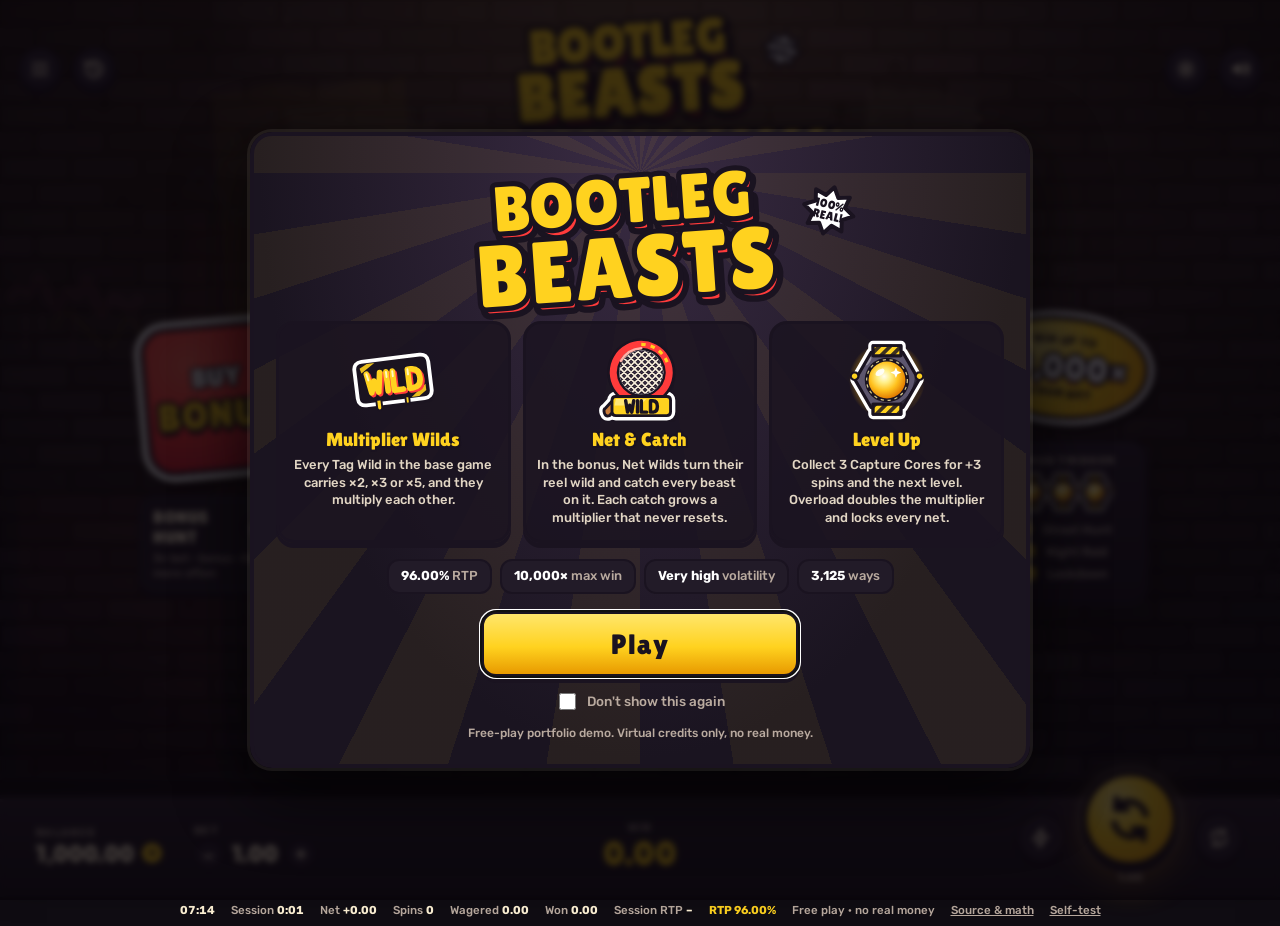
==== commit a428d342: "v0.5: bonus rebuilt around Net Wilds and a Catch Multiplier The bonus felt flat: locked columns bloc" ====
--- a/web/index.html
+++ b/web/index.html
@@ -5,12 +5,12 @@
   <meta name="viewport" content="width=device-width, initial-scale=1, viewport-fit=cover">
   <meta name="theme-color" content="#16121b">
   <title>Bootleg Beasts: free-play slot demo</title>
-  <meta name="description" content="A free-play 5x5 cross-wild slot demo with a math model verified to 96% RTP by exact calculation and 10 billion simulated spins.">
+  <meta name="description" content="A free-play 5x5 net-wild slot demo with a math model verified to 96% RTP by exact calculation and 10 billion simulated spins.">
   <link rel="icon" href="data:image/svg+xml,%3Csvg xmlns='http://www.w3.org/2000/svg' viewBox='0 0 64 64'%3E%3Cpolygon points='60,32 46,56 18,56 4,32 18,8 46,8' fill='%23453e52' stroke='%231a1320' stroke-width='4'/%3E%3Ccircle cx='32' cy='32' r='15' fill='%23ffd21f' stroke='%231a1320' stroke-width='4'/%3E%3C/svg%3E">
   <link rel="preconnect" href="https://fonts.googleapis.com">
   <link rel="preconnect" href="https://fonts.gstatic.com" crossorigin>
   <link rel="stylesheet" href="https://fonts.googleapis.com/css2?family=Lilita+One&family=Rubik:wght@500;700;800&display=swap">
-  <link rel="stylesheet" href="style.css?v=13">
+  <link rel="stylesheet" href="style.css?v=14">
 </head>
 <body data-repo="https://github.com/infernokik/bootleg-beasts">
   <canvas id="bg" aria-hidden="true"></canvas>
@@ -45,31 +45,51 @@
 
     <main class="stage">
       <aside class="side">
-        <button id="buyBtn" class="buy-main"><span>BUY</span><b>BONUS</b></button>
-        <button id="huntBtn" class="hunt" aria-pressed="false">
-          <span class="hunt-top"><b>BONUS HUNT</b><i class="sw"></i></span>
-          <small id="huntSub">3× bet · bonus ~5× more often</small>
-        </button>
+        <div class="base-only side-base">
+          <button id="buyBtn" class="buy-main"><span>BUY</span><b>BONUS</b></button>
+          <button id="huntBtn" class="hunt" aria-pressed="false">
+            <span class="hunt-top"><b>BONUS HUNT</b><i class="sw"></i></span>
+            <small id="huntSub">3× bet · bonus ~5× more often</small>
+          </button>
+        </div>
+        <div class="bonus-only card spins-card" id="spinsCard">
+          <span class="card-label">Free spins</span>
+          <span class="spins-num" id="hudSpins">10</span>
+          <span class="card-label core-label">Cores to level up</span>
+          <span class="core-slots" id="coreSlots"><i></i><i></i><i></i></span>
+        </div>
       </aside>
 
       <div class="board">
-        <div class="hud" id="hud" hidden>
-          <div class="hud-item hud-name">
-            <span class="hud-label"><span id="hudLvlNum">LVL 1</span><span class="pips"><i class="pip"></i><i class="pip"></i><i class="pip"></i></span></span>
-            <span id="hudLevel">Street Hunt</span>
-          </div>
-          <div class="hud-item"><span class="hud-label">Spins</span><span id="hudSpins"></span></div>
-          <div class="hud-item"><span class="hud-label">Multiplier</span><span id="hudMult">×1</span></div>
-          <div class="hud-item"><span class="hud-label">Bonus win</span><span id="hudTotal">0.00</span></div>
+        <div class="lvl-ribbon bonus-only" id="lvlRibbon">
+          <b id="hudLevel">Street Hunt</b><span id="hudRule"></span>
         </div>
         <div class="grid-wrap">
           <div class="grid" id="grid" aria-label="Reels, 5 by 5"></div>
           <div class="ovl" id="ovl" aria-hidden="true"></div>
+          <div class="board-win" id="boardWin" hidden></div>
           <div class="win-tag" id="winTag" hidden></div>
           <div class="banner" id="banner" hidden><div class="banner-title" id="bannerTitle"></div><div class="banner-sub" id="bannerSub"></div></div>
         </div>
         <p class="ticker" id="ticker" aria-live="polite">Land 3 Capture Cores for the bonus.</p>
       </div>
+
+      <aside class="rail">
+        <div class="base-only rail-base">
+          <div class="maxwin-sticker"><small>Win up to</small><b>10,000×</b><small>your bet</small></div>
+          <div class="card trigger-card">
+            <span class="card-label">Bonus trigger</span>
+            <div class="trig-row"><span class="trig-cores" id="trigCores"></span></div>
+            <ul class="trig-list"><li><b>3</b> Street Hunt</li><li><b>4</b> Night Raid</li><li><b>5</b> Lockdown</li></ul>
+          </div>
+        </div>
+        <div class="bonus-only card mult-card" id="multCard">
+          <span class="card-label">Catch multiplier</span>
+          <span class="mult-val" id="hudMult">×1</span>
+          <span class="mult-sub"><b id="hudCaught">0</b> beasts caught</span>
+          <ol class="mini-ladder" id="miniLadder"></ol>
+        </div>
+      </aside>
     </main>
 
     <section class="bar" aria-label="Controls">
@@ -89,7 +109,7 @@
         </div>
       </div>
       <div class="bar-mid">
-        <span class="label">Win</span>
+        <span class="label" id="winLabel">Win</span>
         <span class="value value-win" id="win">0.00</span>
       </div>
       <div class="bar-right">
@@ -126,6 +146,6 @@
     <div id="infoBody"></div>
   </dialog>
 
-  <script type="module" src="app.js?v=13"></script>
+  <script type="module" src="app.js?v=14"></script>
 </body>
 </html>
--- a/web/style.css
+++ b/web/style.css
@@ -78,7 +78,7 @@
   grid-area: stage; display: grid; grid-template-columns: 1fr auto 1fr; align-items: center;
   column-gap: clamp(14px, 3vw, 36px); padding: 8px 16px 12px;
 }
-.side { grid-column: 1; justify-self: end; display: grid; gap: 22px; justify-items: center; width: 160px; }
+.side { grid-column: 1; justify-self: end; display: grid; gap: 22px; justify-items: center; width: 172px; }
 .board { grid-column: 2; width: var(--board); display: grid; gap: 10px; }
 
 /* Buy button: a die-cut sticker */
@@ -162,21 +162,7 @@
 .ocell.ow-drop { z-index: 3; animation: owDrop calc(.5s * var(--t)) cubic-bezier(.2, 1.7, .4, 1) both; }
 .ocell.ow-drop img.sym { filter: drop-shadow(0 0 14px rgba(255, 59, 59, .95)) drop-shadow(0 0 30px rgba(255, 210, 31, .6)); }
 @keyframes owDrop { 0% { transform: scale(3) rotate(-25deg); opacity: 0; } 60% { opacity: 1; } 100% { transform: none; opacity: 1; } }
-.ocell.wildcell::after {
-  content: ""; position: absolute; inset: 0; border-radius: 14px;
-  background: var(--wild-img) center / 96% no-repeat, rgba(26, 19, 32, .9);
-  box-shadow: inset 0 0 0 3px var(--yellow);
-  animation: wildIn calc(.38s * var(--t)) cubic-bezier(.2, 1.7, .4, 1) var(--d, 0ms) both;
-}
 @keyframes wildIn { 0% { opacity: 0; transform: scale(.3) rotate(-20deg); } 100% { opacity: 1; transform: none; } }
-.ocell.sticky { background: rgba(26, 19, 32, .92); box-shadow: inset 0 0 0 3px var(--red), 0 0 16px rgba(255, 59, 59, .45); }
-.ocell.sticky::before {
-  content: "LOCKED"; position: absolute; left: 50%; bottom: -3px; transform: translateX(-50%); z-index: 2;
-  font: clamp(8px, 1.3vw, 11px)/1 var(--display); letter-spacing: .5px; color: #fff; padding: 2px 6px 3px;
-  background: var(--red); border: 2px solid var(--ink); border-radius: 6px; white-space: nowrap;
-}
-.ocell.lock-in { animation: lockIn calc(.42s * var(--t)) cubic-bezier(.2, 1.6, .4, 1) var(--d, 0ms) both; }
-@keyframes lockIn { 0% { transform: scale(1.5); opacity: 0; filter: brightness(2.5); } 100% { transform: none; opacity: 1; filter: none; } }
 
 /* Wins and scatters */
 .grid.has-win .cell:not(.win) { filter: brightness(.38) saturate(.5); }
@@ -249,26 +235,154 @@
 .ticker b { color: var(--text); }
 .ticker .amt { color: var(--yellow); font-weight: 800; }
 
-/* ---- Bonus HUD --------------------------------------------------------------------------- */
-.hud { display: grid; grid-template-columns: 1.6fr 1fr 1fr 1.3fr; gap: 8px; }
-.hud[hidden] { display: none; }
-.hud-item {
-  display: grid; align-content: center; padding: 6px 12px 7px; border-radius: 14px; background: var(--ink-2);
-  border: 3px solid var(--ink); box-shadow: 0 4px 0 var(--ink), inset 0 2px 0 rgba(255, 243, 214, .06);
-  font: 22px/1.05 var(--display); font-variant-numeric: tabular-nums; color: var(--text);
-}
-.hud-label { display: flex; align-items: center; gap: 8px; font: 700 10.5px/1.3 var(--ui); color: var(--muted); text-transform: uppercase; letter-spacing: .1em; }
-#hudMult { color: var(--yellow); }
-#hudMult.bump, .pip.bump { animation: bump .5s ease-out; }
+/* ---- Side panels: base game (buy, hunt / max win, trigger) and bonus (spins / multiplier) ---- */
+.bonus-only { display: none !important; }
+body.in-bonus .bonus-only { display: grid !important; }
+body.in-bonus .base-only { display: none !important; }
+.side-base { display: grid; gap: 22px; justify-items: center; }
+.rail { grid-column: 3; justify-self: start; width: 172px; display: grid; gap: 16px; justify-items: center; }
+.rail-base { display: grid; gap: 18px; justify-items: center; }
+.card {
+  width: 100%; display: grid; justify-items: center; gap: 4px; padding: 12px 10px 14px; border-radius: 20px; text-align: center;
+  background: linear-gradient(180deg, #2b2333, #1c1622); border: 4px solid var(--ink);
+  box-shadow: 0 6px 0 var(--ink), inset 0 2px 0 rgba(255, 243, 214, .07), 0 16px 30px rgba(0, 0, 0, .4);
+}
+.card-label { font: 800 10.5px/1.2 var(--ui); color: var(--muted); text-transform: uppercase; letter-spacing: .12em; }
+.maxwin-sticker {
+  display: grid; justify-items: center; line-height: 1; padding: 14px 16px 16px; border-radius: 50% 46% 52% 48%;
+  background: radial-gradient(circle at 35% 30%, #fff08a, var(--yellow) 45%, var(--yellow-deep));
+  border: 4px solid var(--ink); box-shadow: 0 0 0 5px #fff, 4px 8px 0 5px rgba(0, 0, 0, .45);
+  transform: rotate(6deg); animation: stickerFloat 3.4s ease-in-out infinite alternate;
+}
+.maxwin-sticker small { font: 800 11px/1.2 var(--ui); color: var(--ink); text-transform: uppercase; letter-spacing: .08em; }
+.maxwin-sticker b { font: 34px/1 var(--display); font-weight: normal; color: #fff; text-shadow: var(--ol), 0 4px 0 var(--red-deep); margin: 3px 0; }
+@keyframes stickerFloat { to { transform: rotate(1deg) translateY(-5px); } }
+.trig-cores { display: flex; justify-content: center; }
+.trig-cores img { width: 42px; height: 42px; margin: 0 -5px; animation: corePulse 1.3s ease-in-out infinite alternate; }
+.trig-cores img:nth-child(2) { animation-delay: -.4s; }
+.trig-cores img:nth-child(3) { animation-delay: -.8s; }
+.trig-list { list-style: none; margin: 2px 0 0; padding: 0; display: grid; gap: 2px; font-size: 12.5px; color: var(--muted); }
+.trig-list b { display: inline-grid; place-items: center; width: 20px; height: 20px; margin-right: 6px; border-radius: 50%; background: var(--yellow); color: var(--ink); font: 13px/1 var(--display); font-weight: normal; border: 2px solid var(--ink); }
+
+/* Free spins + Core meter */
+.spins-card { width: 160px; }
+.spins-num { font: clamp(48px, 6vw, 64px)/1 var(--display); color: #fff; text-shadow: var(--ol), 0 5px 0 var(--ink); font-variant-numeric: tabular-nums; margin-bottom: 6px; }
+.spins-num.bump, .mult-val.bump { animation: bump .5s ease-out; }
+.spins-num.plus { animation: plusSpins .9s cubic-bezier(.2, 1.6, .4, 1); color: var(--yellow); }
+@keyframes plusSpins { 0% { transform: scale(1.9) rotate(-8deg); } 100% { transform: none; } }
+.core-slots { display: flex; gap: 8px; }
+.core-slots i { width: 38px; height: 38px; border-radius: 50%; background: #120e15; border: 3px dashed #4b4356; display: grid; place-items: center; }
+.core-slots i img { width: 130%; height: 130%; }
+.core-slots i.on { border: 3px solid var(--ink); background: radial-gradient(circle, rgba(255, 210, 31, .5), transparent 70%); }
+.core-slots i.on img { animation: slotIn .45s cubic-bezier(.2, 1.8, .4, 1); }
+@keyframes slotIn { from { transform: scale(2.2) rotate(-90deg); opacity: 0; } }
+.spins-card.charged { box-shadow: 0 6px 0 var(--ink), inset 0 0 0 3px var(--yellow), 0 0 30px rgba(255, 210, 31, .5); animation: charged .12s linear infinite; }
+
+/* Catch multiplier */
+.mult-card { width: 172px; position: relative; overflow: visible; }
+.mult-val {
+  font: clamp(54px, 7vw, 76px)/1 var(--display); color: var(--yellow); font-variant-numeric: tabular-nums;
+  text-shadow: var(--ol), 0 6px 0 var(--ink), 0 0 30px rgba(255, 210, 31, .5); transform: rotate(-4deg); margin: 2px 0 4px;
+}
+.mult-val.slam { animation: multSlam 1s cubic-bezier(.2, 1.5, .4, 1); }
+@keyframes multSlam { 0% { transform: scale(3) rotate(-20deg); filter: brightness(2); } 60% { transform: scale(.9) rotate(-2deg); } 100% { transform: rotate(-4deg); } }
+.mult-card.hit { animation: cardHit .35s ease-out; }
+@keyframes cardHit { 30% { transform: scale(1.06) rotate(1deg); box-shadow: 0 6px 0 var(--ink), 0 0 0 4px var(--yellow), 0 0 40px rgba(255, 210, 31, .7); } }
+.mult-sub { font-size: 12.5px; color: var(--muted); }
+.mult-sub b { color: #fff; font: 15px var(--display); font-weight: normal; }
+.mini-ladder { list-style: none; margin: 10px 0 0; padding: 0; width: 100%; display: grid; gap: 5px; text-align: left; }
+.mini-ladder li { display: grid; grid-template-columns: 22px 1fr; column-gap: 7px; align-items: center; padding: 5px 7px; border-radius: 10px; background: #15111a; border: 2px solid var(--ink); opacity: .5; }
+.mini-ladder li b { grid-row: span 2; display: grid; place-items: center; width: 22px; height: 22px; border-radius: 50%; background: #3a3244; font: 13px/1 var(--display); font-weight: normal; color: var(--muted); }
+.mini-ladder li span { font: 13px/1.1 var(--display); color: var(--text); }
+.mini-ladder li small { font-size: 10px; color: var(--muted); line-height: 1.2; }
+.mini-ladder li.done { opacity: .7; }
+.mini-ladder li.done b { background: var(--green); color: var(--ink); }
+.mini-ladder li.cur { opacity: 1; background: #3a2c12; border-color: var(--yellow); box-shadow: 0 0 16px rgba(255, 210, 31, .35); }
+.mini-ladder li.cur b { background: var(--yellow); color: var(--ink); }
+.mini-ladder li.cur span { color: var(--yellow); }
+.mini-ladder li.cur small { color: var(--text); }
+
+/* Level ribbon above the board */
+.lvl-ribbon {
+  justify-self: center; grid-auto-flow: column; align-items: baseline; gap: 10px; padding: 6px 18px 7px; border-radius: 14px;
+  background: var(--lvl, var(--blue)); border: 4px solid var(--ink); box-shadow: 0 5px 0 var(--ink); transform: rotate(-1deg);
+}
+.lvl-ribbon b { font: 22px/1 var(--display); font-weight: normal; color: #fff; text-shadow: var(--ol-s); letter-spacing: .04em; text-transform: uppercase; }
+.lvl-ribbon span { font: 700 13px/1.2 var(--ui); color: #fff; text-shadow: 0 1px 0 var(--ink); }
+body[data-level="0"] { --lvl: #2f6ff0; }
+body[data-level="1"] { --lvl: #7b4ae0; }
+body[data-level="2"] { --lvl: #e0402f; }
+body[data-level="3"] { --lvl: #e89a00; }
+.lvl-ribbon.pop { animation: titleIn .6s cubic-bezier(.2, 1.6, .4, 1); }
+
+/* ---- Nets ------------------------------------------------------------------------------- */
+:root {
+  --mesh: url("data:image/svg+xml,%3Csvg xmlns='http://www.w3.org/2000/svg' width='26' height='26'%3E%3Cpath d='M0 0L26 26M26 0L0 26' stroke='%231a1320' stroke-width='5'/%3E%3Cpath d='M0 0L26 26M26 0L0 26' stroke='%23f4ead8' stroke-width='2'/%3E%3C/svg%3E");
+}
+.cell { border-radius: 14px; background: radial-gradient(circle at 50% 38%, rgba(255, 243, 214, .07), rgba(0, 0, 0, .16) 75%); }
+.net {
+  position: absolute; inset: 0; z-index: 2; border-radius: 14px; pointer-events: none;
+  background: var(--mesh), linear-gradient(180deg, rgba(255, 59, 59, .18), rgba(26, 19, 32, .42));
+  box-shadow: inset 0 0 0 4px var(--red), inset 0 0 30px rgba(255, 59, 59, .55);
+}
+.net::after { /* the WILD plate across the middle of the net */
+  content: ""; position: absolute; left: 4%; right: 4%; top: 50%; aspect-ratio: 1; transform: translateY(-50%) rotate(-6deg);
+  background: var(--wild-img) center / contain no-repeat; filter: drop-shadow(0 4px 0 rgba(0, 0, 0, .5));
+}
+.net.drop { animation: netUnroll calc(.55s * var(--t)) cubic-bezier(.3, 1.2, .4, 1) both; }
+@keyframes netUnroll {
+  0% { clip-path: inset(var(--from) 0 calc(80% - var(--from)) 0 round 14px); filter: brightness(2.5); }
+  100% { clip-path: inset(0 0 0 0 round 14px); filter: none; }
+}
+.net.forever { box-shadow: inset 0 0 0 4px var(--yellow), inset 0 0 34px rgba(255, 210, 31, .6), 0 0 18px rgba(255, 210, 31, .5); }
+.net .hold {
+  position: absolute; top: 6px; left: 50%; transform: translateX(-50%); z-index: 3; min-width: 34px; height: 34px; padding: 0 6px;
+  display: grid; place-items: center; border-radius: 99px; background: var(--red); border: 3px solid var(--ink); box-shadow: 0 3px 0 var(--ink);
+  font: 19px/1 var(--display); color: #fff; text-shadow: var(--ol-s);
+}
+.net .hold svg { width: 18px; height: 18px; fill: var(--ink); }
+.net.forever .hold { background: var(--yellow); }
+.net .hold.tick { animation: bump .45s ease-out; }
+.net.leaving { animation: netLeave calc(.4s * var(--t)) ease-in forwards; }
+@keyframes netLeave { to { opacity: 0; transform: translateY(-14%) scale(.94); } }
+.reel.netted .cell img.sym { filter: grayscale(.55) brightness(.55); }
+
+/* Base-game Net cross: each cell of the row and column gets netted */
+.ocell.wildcell::after {
+  content: ""; position: absolute; inset: 0; border-radius: 14px;
+  background: var(--mesh), linear-gradient(180deg, rgba(255, 59, 59, .25), rgba(26, 19, 32, .55));
+  box-shadow: inset 0 0 0 3px var(--red);
+  animation: wildIn calc(.38s * var(--t)) cubic-bezier(.2, 1.7, .4, 1) var(--d, 0ms) both;
+}
+.ocell.wildcell::before {
+  content: ""; position: absolute; inset: 14%; z-index: 1; background: var(--wild-img) center / contain no-repeat;
+  animation: wildIn calc(.38s * var(--t)) cubic-bezier(.2, 1.7, .4, 1) calc(var(--d, 0ms) + 80ms) both;
+}
+
+/* Catches */
+.cell.caught img.sym { animation: caught calc(.5s * var(--t)) ease-in-out; }
+@keyframes caught { 0%, 100% { transform: none; } 20% { transform: scale(1.25) rotate(-10deg); filter: brightness(1.8); } 40% { transform: scale(1.1) rotate(8deg); } 60% { transform: scale(1.2) rotate(-6deg); } }
+.fly.beast { filter: drop-shadow(0 0 10px #fff) drop-shadow(0 0 22px rgba(255, 210, 31, .9)); }
+.cap-pop.big { font-size: clamp(30px, 5vw, 52px); color: #fff; text-shadow: var(--ol), 0 6px 0 var(--red-deep); }
+.mult-card .cap-pop { position: absolute; left: 50%; top: 40%; }
+
+/* Win amount in the middle of the board */
+.board-win {
+  position: absolute; left: 50%; top: 50%; z-index: 8; transform: translate(-50%, -50%) rotate(-3deg); pointer-events: none;
+  display: grid; justify-items: center; gap: 2px; padding: 10px 26px 14px; border-radius: 22px;
+  background: rgba(20, 15, 24, .9); border: 4px solid var(--ink); box-shadow: 0 0 0 3px var(--yellow), 0 8px 0 var(--ink), 0 0 50px rgba(255, 210, 31, .35);
+  animation: boardWinIn calc(.35s * var(--t)) cubic-bezier(.2, 1.6, .4, 1);
+}
+.board-win[hidden] { display: none; }
+.board-win .bw-amt { font: clamp(34px, 6.5vw, 64px)/1 var(--display); color: var(--yellow); text-shadow: var(--ol), 0 5px 0 var(--ink); font-variant-numeric: tabular-nums; }
+.board-win .bw-eq { font: clamp(15px, 2.2vw, 22px)/1 var(--display); color: #fff; text-shadow: var(--ol-s); font-variant-numeric: tabular-nums; }
+.board-win .bw-eq em { font-style: normal; color: var(--yellow); display: inline-block; }
+.board-win .bw-eq em.slam { animation: multSlam .6s cubic-bezier(.2, 1.5, .4, 1); }
+.board-win.out { animation: boardWinOut calc(.25s * var(--t)) ease-in forwards; }
+@keyframes boardWinIn { from { transform: translate(-50%, -50%) scale(.3) rotate(-15deg); opacity: 0; } }
+@keyframes boardWinOut { to { transform: translate(-50%, -50%) scale(.6); opacity: 0; } }
+
 @keyframes bump { 30% { transform: scale(1.5); } }
-.hud-name #hudLevel { font-size: 19px; color: var(--blue); }
-body[data-level="1"] #hudLevel { color: #b58cff; }
-body[data-level="2"] #hudLevel { color: var(--red); }
-body[data-level="3"] #hudLevel { color: var(--yellow); }
-.pips { display: inline-flex; gap: 5px; }
-.pip { width: 13px; height: 13px; border-radius: 50%; background: #120e15; border: 2px solid #5d566e; display: inline-block; }
-.pip.on { background: radial-gradient(circle at 35% 35%, #fffbe0, var(--yellow) 50%, var(--yellow-deep)); border-color: var(--ink); box-shadow: 0 0 10px var(--yellow); }
-.hud-name.charged { box-shadow: 0 4px 0 var(--ink), inset 0 0 0 2px var(--yellow), 0 0 22px rgba(255, 210, 31, .5); animation: charged .12s linear infinite; }
 @keyframes charged { 25% { transform: translate(1px, -1px); } 75% { transform: translate(-1px, 1px); } }
 
 /* ---- Bottom bar -------------------------------------------------------------------------- */
@@ -551,8 +665,24 @@
 /* ---- Narrow screens / phones: board first, controls in thumb reach ------------------------ */
 @media (max-width: 900px) {
   .stage { grid-template-columns: 1fr; row-gap: 14px; padding: 6px 8px 10px; justify-items: center; }
-  .board { grid-column: 1; grid-row: 1; }
-  .side { grid-column: 1; grid-row: 2; width: var(--board); display: grid; grid-template-columns: auto 1fr; gap: 14px; align-items: center; }
+  .stage { grid-template-columns: 1fr 1fr; grid-template-areas: "board board" "side side"; column-gap: 10px; }
+  body.in-bonus .stage { grid-template-areas: "side rail" "board board"; width: var(--board); margin: 0 auto; }
+  .board { grid-area: board; }
+  .side { grid-area: side; width: var(--board); justify-self: center; }
+  body.in-bonus .side { width: 100%; }
+  .side-base { grid-template-columns: auto 1fr; gap: 14px; align-items: center; width: 100%; }
+  .rail { display: none; }
+  body.in-bonus .rail { display: grid; grid-area: rail; width: 100%; }
+  .spins-card, .mult-card { width: 100%; grid-template-columns: 1fr auto; text-align: left; justify-items: start; align-items: center; padding: 6px 12px 8px; column-gap: 8px; row-gap: 0; }
+  .spins-card .card-label:first-child, .mult-card .card-label { grid-column: 1; }
+  .spins-num { grid-column: 2; grid-row: 1 / span 2; font-size: 40px; margin: 0; }
+  .core-slots { grid-column: 1; }
+  .core-slots i { width: 26px; height: 26px; }
+  .spins-card .core-label { display: none; }
+  .mult-sub { font-size: 11px; }
+  .mult-val { grid-column: 2; grid-row: 1 / span 2; font-size: 44px; margin: 0; }
+  .mult-sub { grid-column: 1; }
+  .mini-ladder { display: none; }
   .buy-main { width: auto; aspect-ratio: auto; height: 62px; padding: 0 16px; border-radius: 16px; grid-auto-flow: column; gap: 8px; align-items: baseline; box-shadow: 0 0 0 4px #fff, 3px 6px 0 4px rgba(0, 0, 0, .45); transform: rotate(-2deg); }
   .buy-main span { font-size: 18px; }
   .buy-main b { font-size: 26px; }
@@ -565,12 +695,9 @@
   .icon-btn svg { width: 19px; height: 19px; }
   .top-left, .top-right { gap: 6px; }
   .logo svg { height: 58px; }
-  .hud { gap: 5px; grid-template-columns: 1.5fr 1fr 1fr 1.3fr; }
-  .hud-item { padding: 4px 7px 5px; font-size: 17px; border-radius: 11px; }
-  .hud-name #hudLevel { font-size: 14px; }
-  .hud-label { font-size: 8.5px; gap: 4px; }
-  .pip { width: 9px; height: 9px; }
   .ticker { font-size: 12.5px; }
+  .lvl-ribbon b { font-size: 17px; }
+  .lvl-ribbon span { font-size: 11px; }
   .bar { grid-template-columns: 1fr auto; grid-template-areas: "mid mid" "left right"; padding: 8px 12px 10px; row-gap: 4px; }
   .bar-mid { grid-area: mid; flex-direction: row; display: flex; gap: 10px; align-items: baseline; justify-content: center; }
   .bar-left { grid-area: left; flex-direction: column; align-items: flex-start; gap: 6px; }
@@ -592,3 +719,8 @@
 @media (max-height: 640px) and (min-width: 901px) {
   .logo svg { height: 60px; }
 }
+.scr-stats { display: flex; gap: 12px; flex-wrap: wrap; justify-content: center; }
+.scr-stats span { padding: 8px 16px; border-radius: 14px; background: rgba(26, 19, 32, .85); border: 3px solid var(--ink); color: var(--muted); font-weight: 700; }
+.scr-stats b { font: 24px var(--display); font-weight: normal; color: var(--yellow); text-shadow: var(--ol-s); margin-left: 6px; }
+.banner-eq { font: 700 clamp(13px, 1.8vw, 17px)/1.2 var(--ui); color: var(--text); text-shadow: 0 2px 0 var(--ink); }
+.banner-eq b { font: 1.4em var(--display); font-weight: normal; color: var(--yellow); text-shadow: var(--ol-s); }
